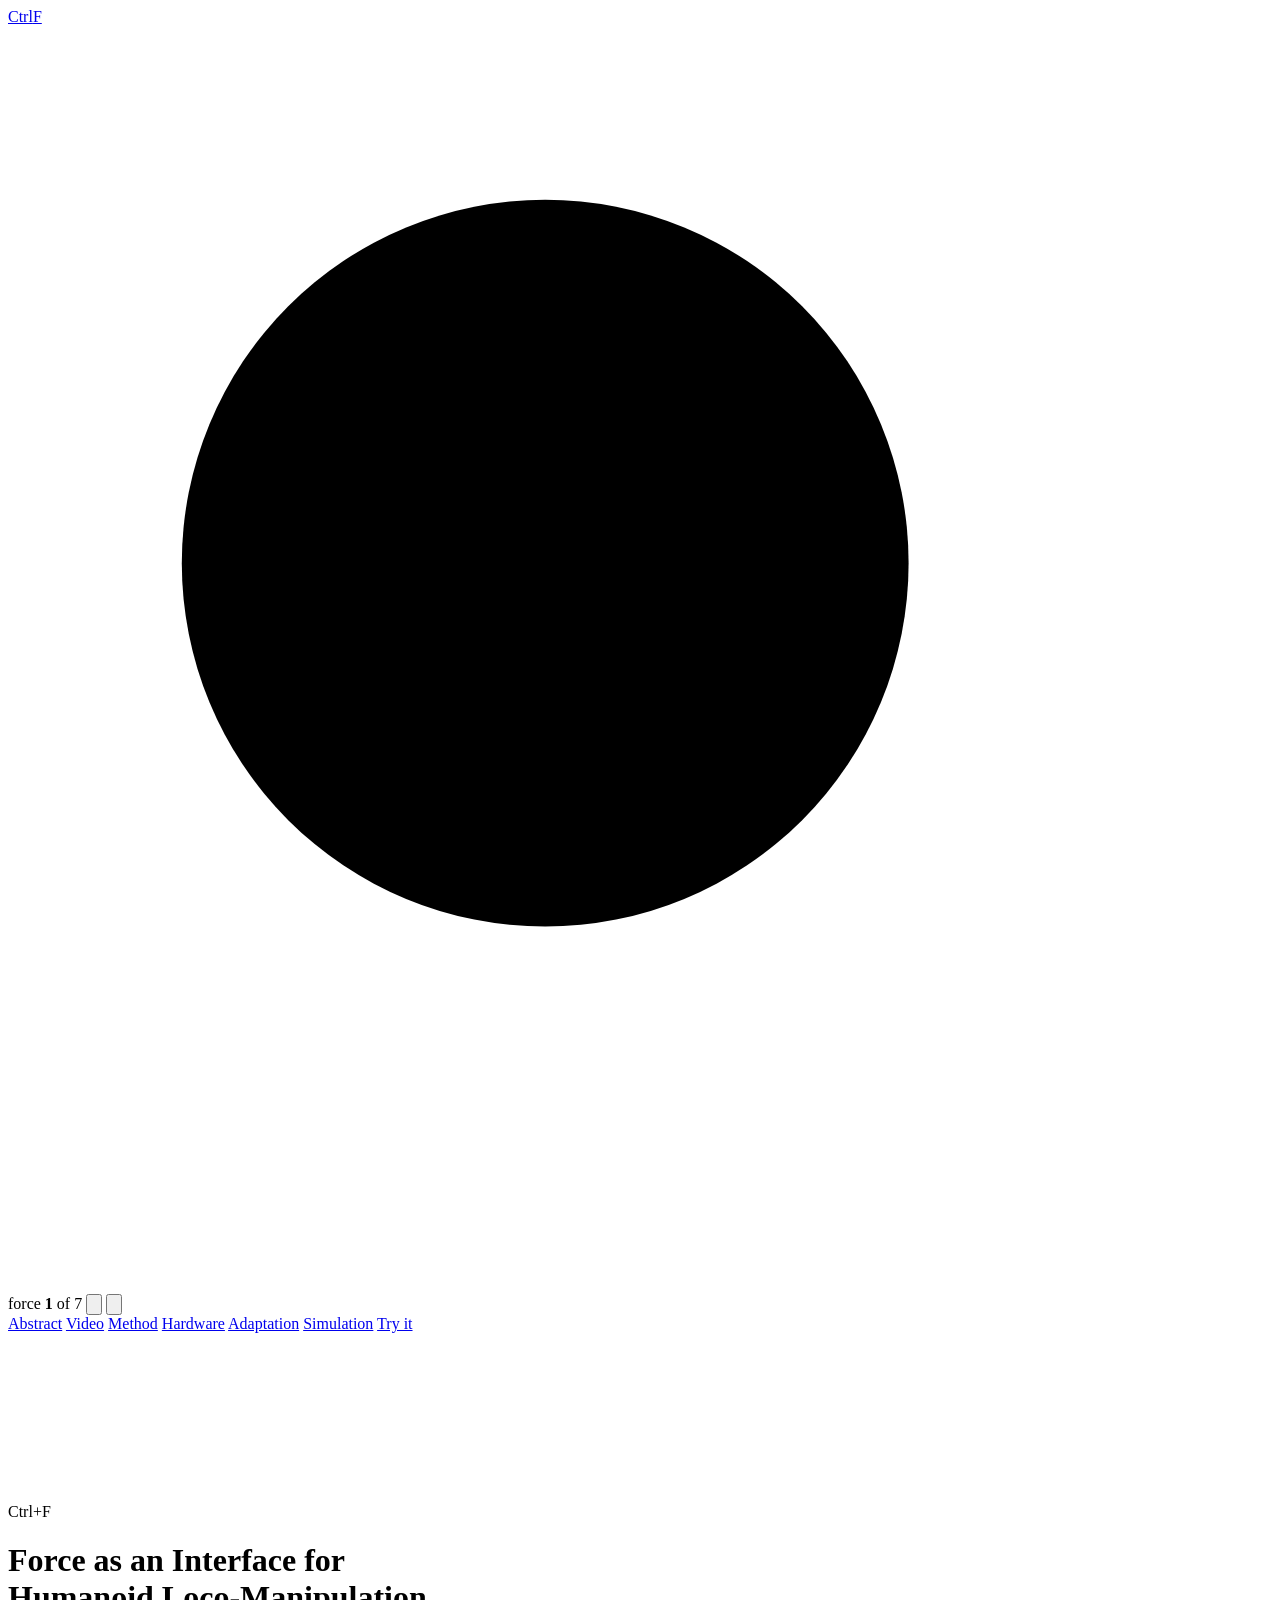
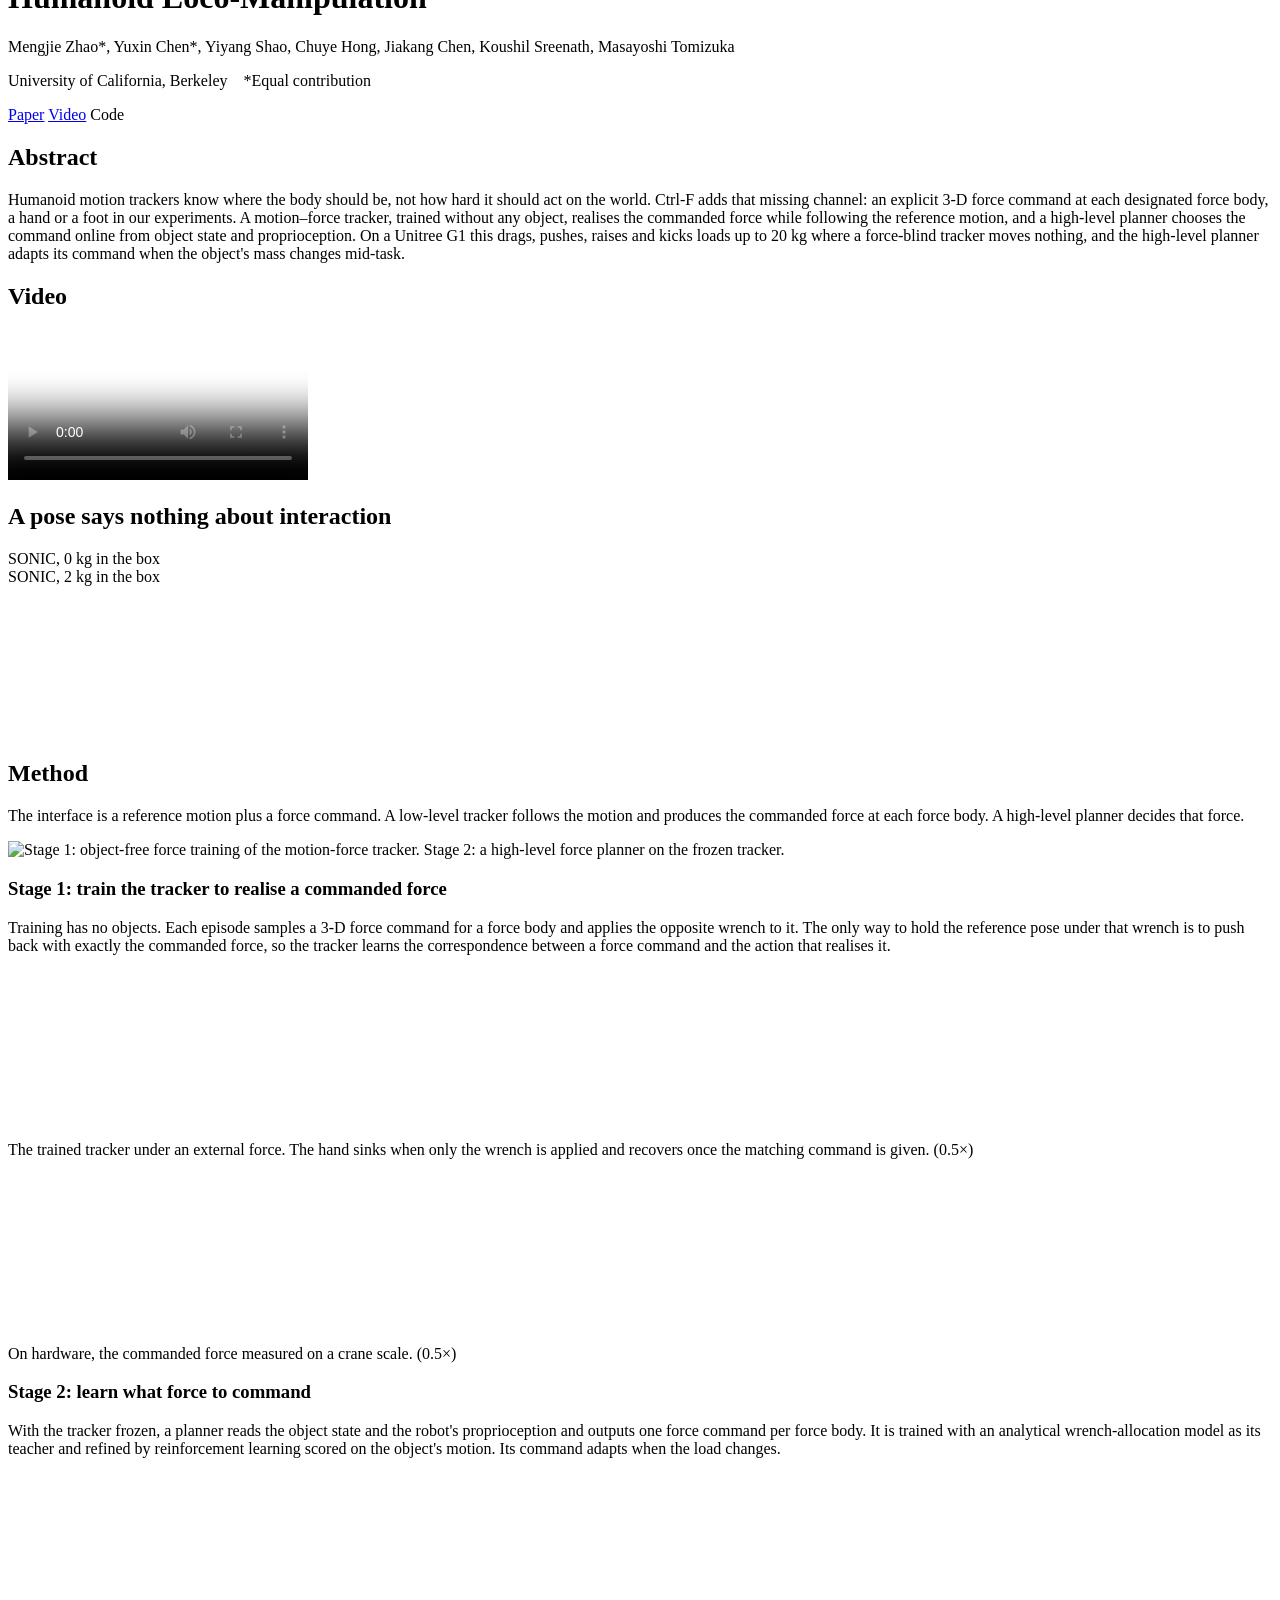
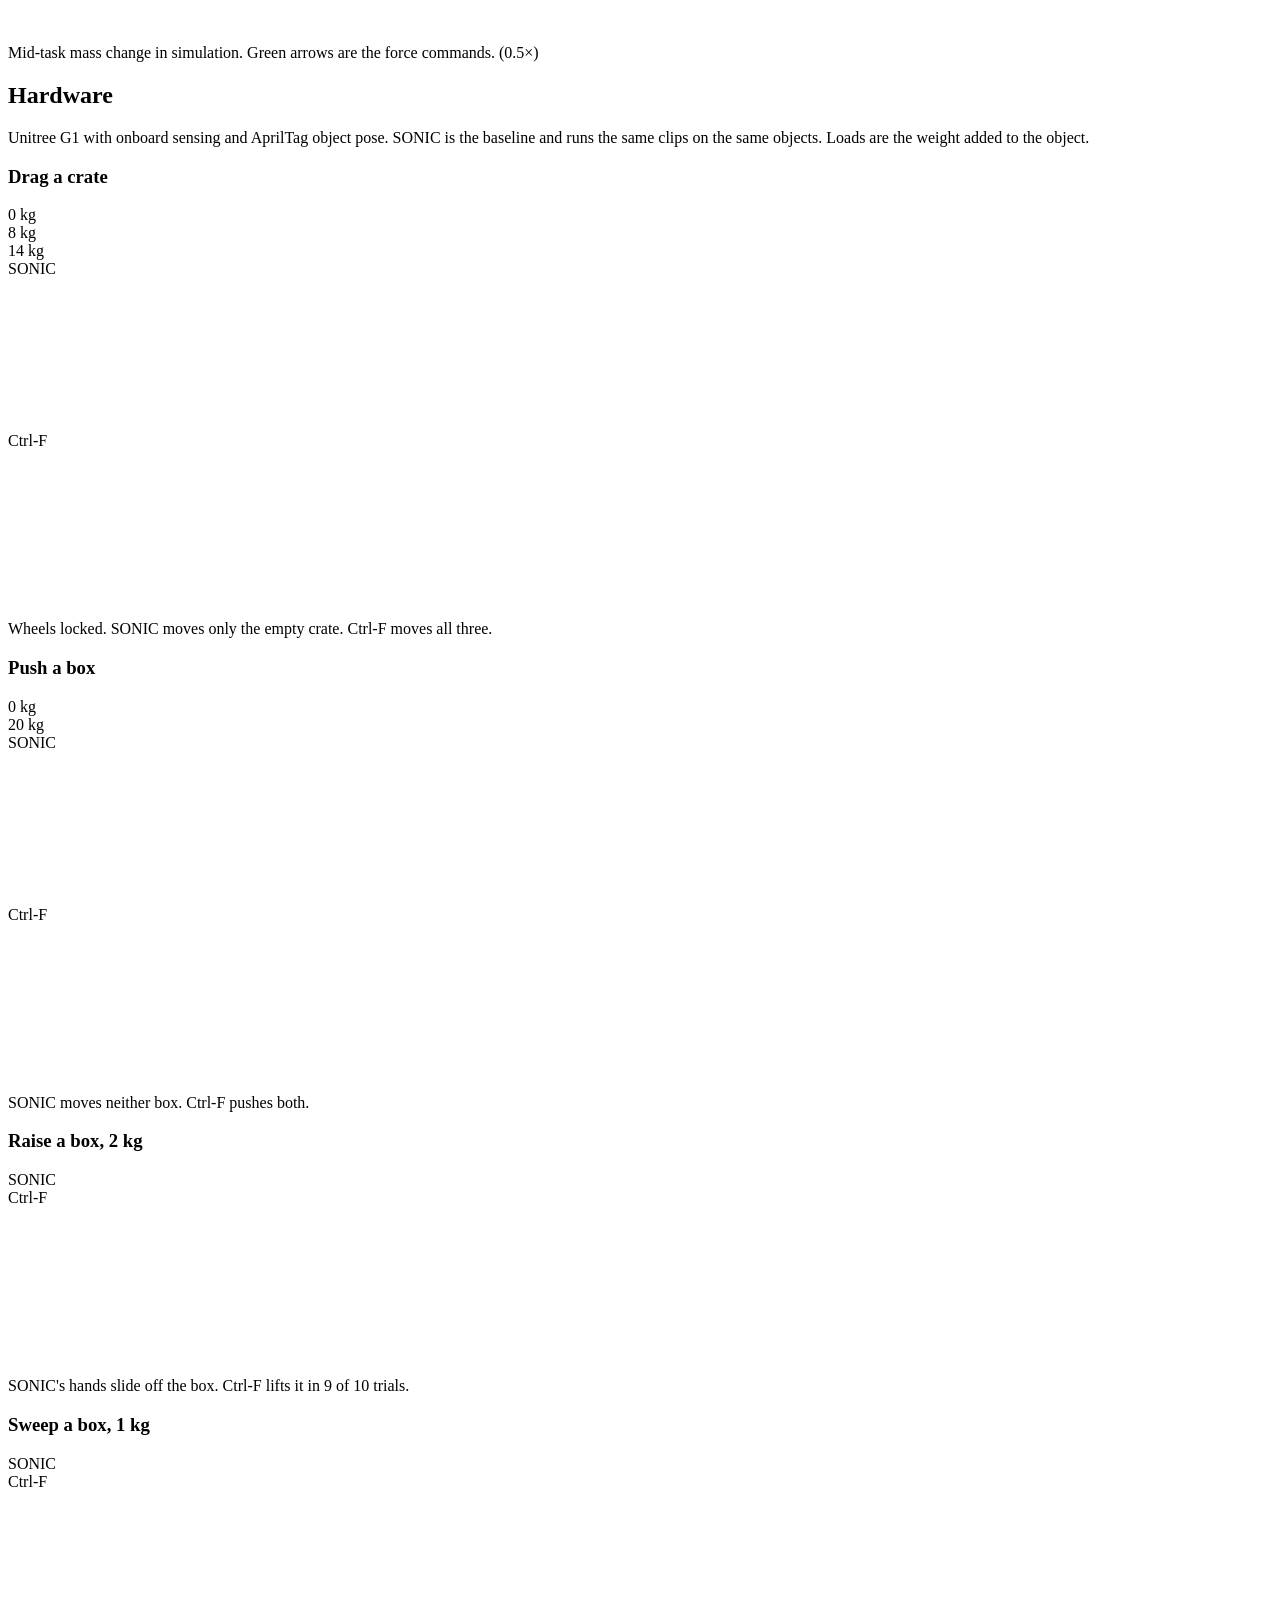
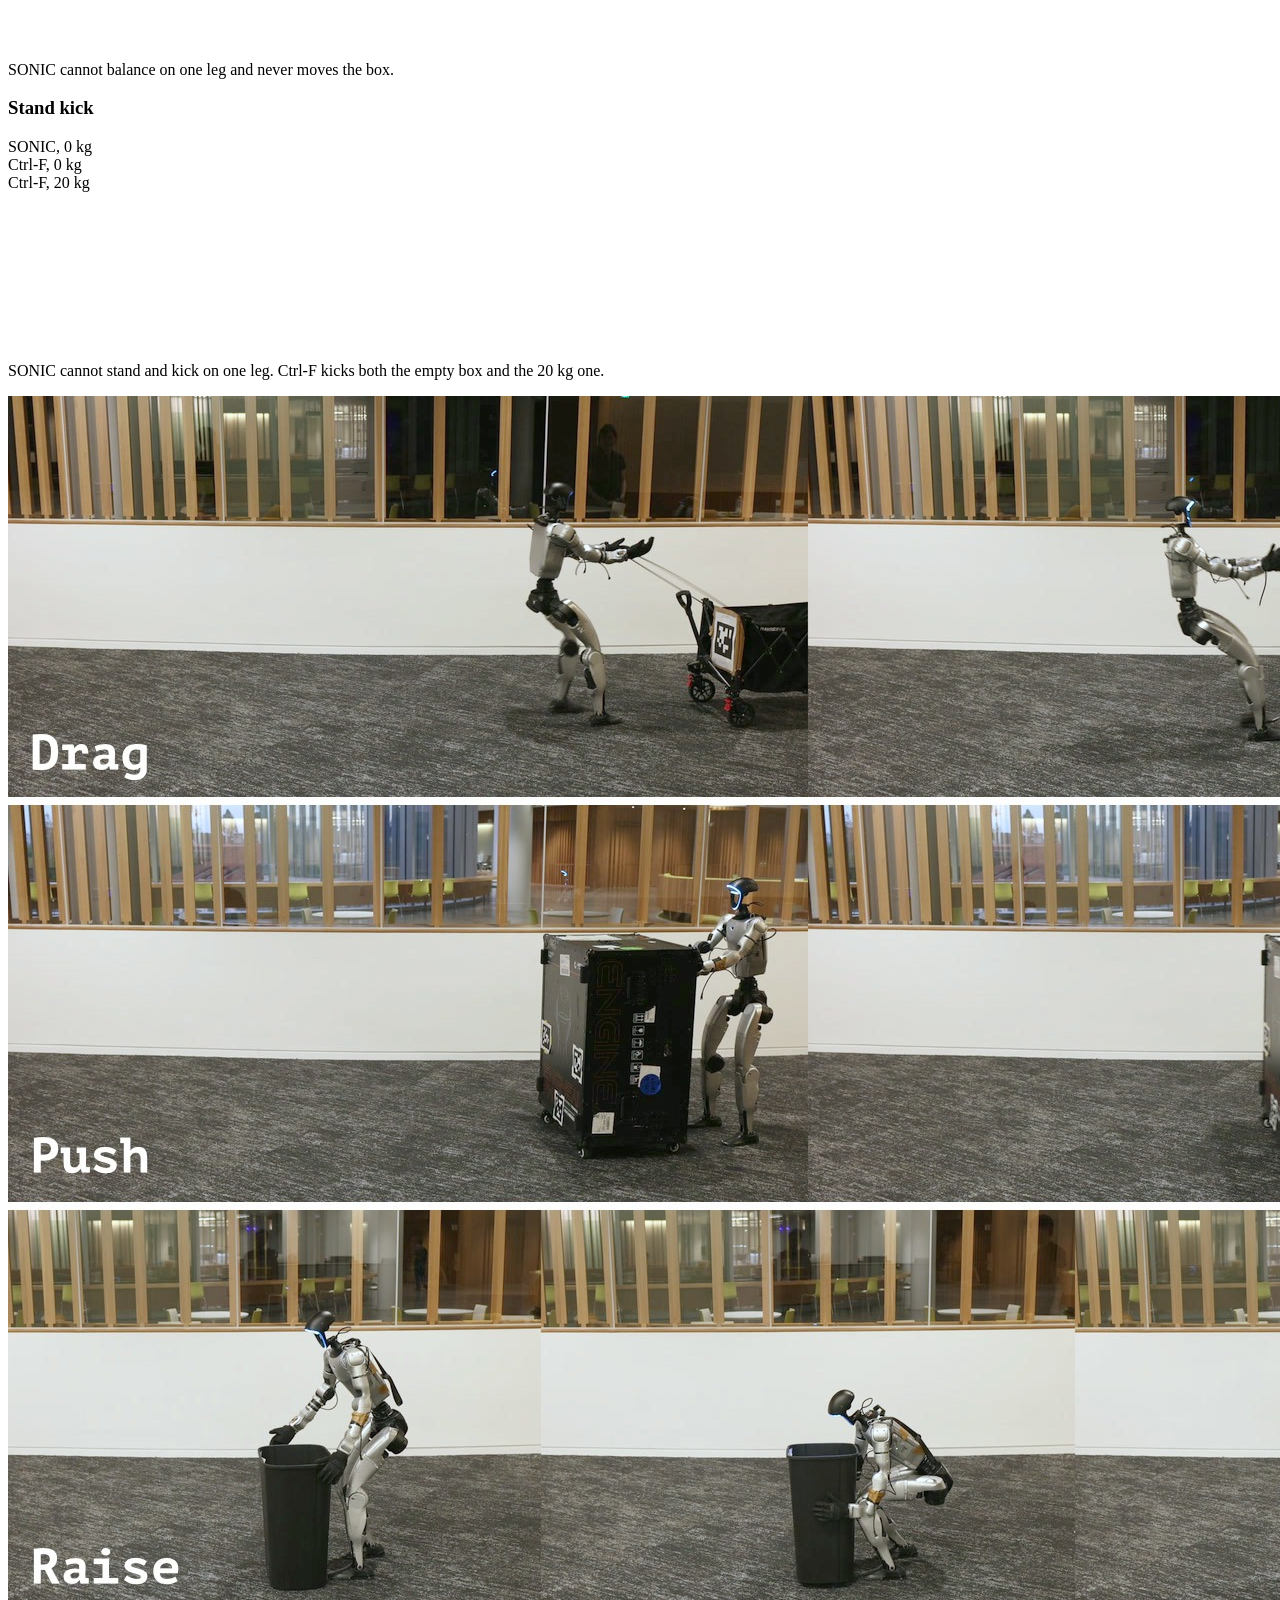
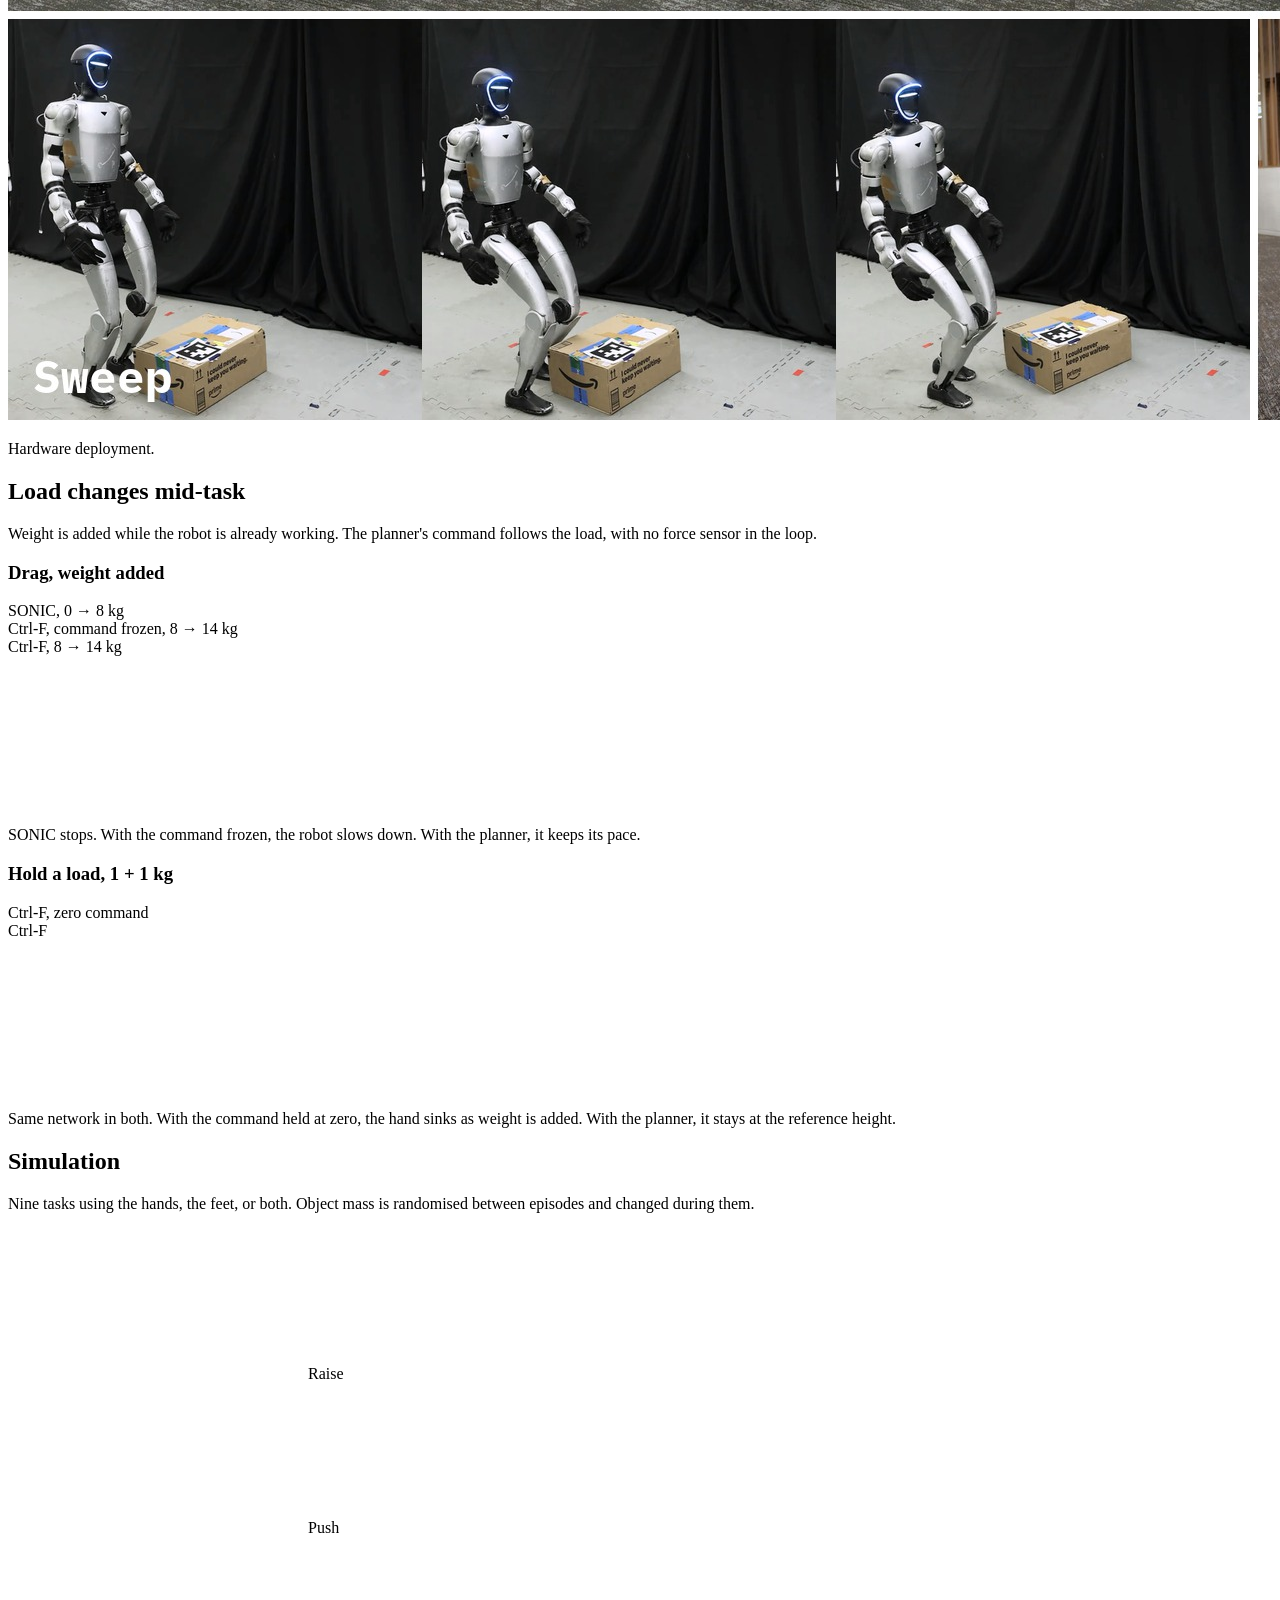
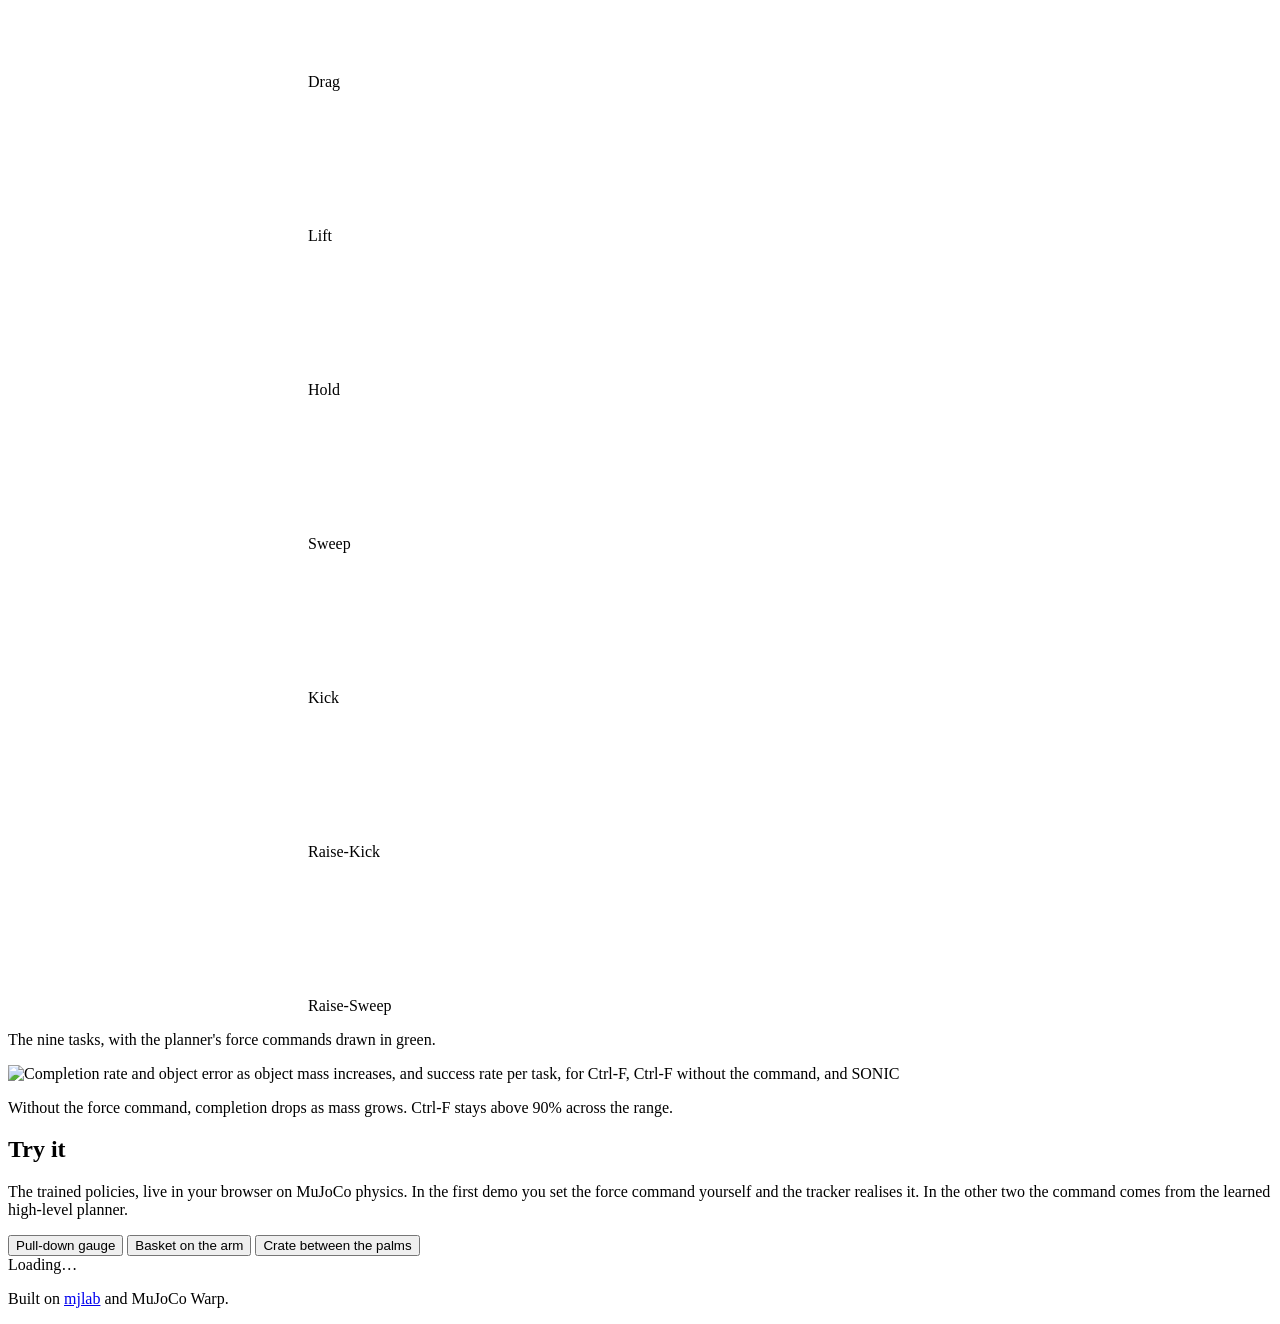
==== index.html @ f134eea0 "Hardware figure: use the new six-task strip from the paper Co-Authored-By: Claude Opus 5.5 <noreply@" ====
<!doctype html>
<html lang="en">
<head>
<meta charset="utf-8">
<meta name="viewport" content="width=device-width, initial-scale=1">
<title>Ctrl-F: Force as an Interface for Humanoid Loco-Manipulation</title>
<meta name="description" content="Ctrl-F augments humanoid motion tracking with an explicit force command: a 3-D force at each hand or foot, chosen online from object state.">
<link rel="icon" href="favicon.ico" sizes="48x48">
<link rel="icon" href="assets/icon/favicon.svg" type="image/svg+xml">
<link rel="apple-touch-icon" href="assets/icon/apple-touch-icon.png">
<meta property="og:type" content="website">
<meta property="og:url" content="https://forcectrl.github.io/">
<meta property="og:title" content="Ctrl-F: Force as an Interface for Humanoid Loco-Manipulation">
<meta property="og:description" content="Ctrl-F augments humanoid motion tracking with an explicit force command: a 3-D force at each hand or foot, chosen online from object state.">
<meta property="og:image" content="https://forcectrl.github.io/assets/icon/og.png">
<meta property="og:image:width" content="1200">
<meta property="og:image:height" content="630">
<meta name="twitter:card" content="summary_large_image">
<meta name="twitter:image" content="https://forcectrl.github.io/assets/icon/og.png">
<link rel="preconnect" href="https://fonts.googleapis.com">
<link rel="preconnect" href="https://fonts.gstatic.com" crossorigin>
<link href="https://fonts.googleapis.com/css2?family=Inter+Tight:wght@600;700&family=Inter:wght@400;500;600&display=swap" rel="stylesheet">
<link rel="stylesheet" href="styles.css?v=45">
</head>
<body>

<nav class="nav" aria-label="Sections">
  <a class="nav-brand" href="#top" aria-label="Ctrl-F"><span class="key key-sm">Ctrl</span><span class="key key-sm">F</span></a>
  <div class="find" role="search" aria-label="Sections as find matches">
    <svg class="find-ico" viewBox="0 0 16 16" aria-hidden="true"><circle cx="6.8" cy="6.8" r="4.6"/><path d="M10.2 10.2 14 14"/></svg>
    <span class="find-q" aria-hidden="true">force</span>
    <span class="find-n" aria-live="polite"><b>1</b> of 7</span>
    <span class="find-sep" aria-hidden="true"></span>
    <button class="find-btn" type="button" data-step="-1" aria-label="Previous section"><svg viewBox="0 0 16 16" aria-hidden="true"><path d="M4 10l4-4 4 4"/></svg></button>
    <button class="find-btn" type="button" data-step="1" aria-label="Next section"><svg viewBox="0 0 16 16" aria-hidden="true"><path d="M4 6l4 4 4-4"/></svg></button>
  </div>
  <div class="nav-links">
    <a href="#abstract">Abstract</a>
    <a href="#video">Video</a>
    <a href="#method">Method</a>
    <a href="#hardware">Hardware</a>
    <a href="#adapt">Adaptation</a>
    <a href="#sim">Simulation</a>
    <a href="#demo">Try it</a>
  </div>
</nav>

<main id="top">

<div class="hero-pin">
<header class="hero">
  <div class="hero-media">
  <video class="hero-video" autoplay muted loop playsinline poster="assets/posters/teaser.jpg" data-hero>
    <source src="assets/clips/teaser.mp4" type="video/mp4">
  </video>
  <div class="hero-shade"></div>
  </div>
  <div class="wrap hero-inner">
    <p class="wordmark" aria-label="Ctrl-F"><span class="key"><span class="cap">Ctrl</span></span><span class="plus">+</span><span class="key"><span class="cap">F</span></span></p>
    <h1 class="title">Force as an Interface for<br> Humanoid Loco-Manipulation</h1>
    <p class="authors"><span>Mengjie Zhao*</span>, <span>Yuxin Chen*</span>, <span>Yiyang Shao</span>, <span>Chuye Hong</span>, <span>Jiakang Chen</span>, <span>Koushil Sreenath</span>, <span>Masayoshi Tomizuka</span></p>
    <p class="affil">University of California, Berkeley&emsp;<span>*Equal contribution</span></p>
    <p class="links">
      <a class="pill solid lg" href="assets/ctrlf_icra_draft.pdf">Paper</a>
      <a class="pill out lg" href="#video">Video</a>
      <span class="pill out lg">Code</span>
    </p>
  </div>
</header>
<div class="hero-hold" aria-hidden="true"></div>
</div>

<section id="abstract" class="sec">
  <div class="wrap-copy head">
    <h2 class="hx">Abstract</h2>
    <p class="lede big">Humanoid motion trackers know where the body should be, not how hard it should act on the world. Ctrl-F adds that missing channel: an explicit 3-D force command at each designated force body, a hand or a foot in our experiments. A motion&ndash;force tracker, trained without any object, realises the commanded force while following the reference motion, and a high-level planner chooses the command online from object state and proprioception. On a Unitree G1 this drags, pushes, raises and kicks loads up to 20 kg where a force-blind tracker moves nothing, and the high-level planner adapts its command when the object's mass changes mid-task.</p>
  </div>
</section>

<section id="video" class="sec band">
  <div class="wrap-copy head">
    <h2 class="hx">Video</h2>
  </div>
  <div class="wrap-mid">
    <video class="card" controls playsinline preload="metadata" poster="assets/posters/teaser.jpg">
      <source src="assets/video/ctrlf_web_film_1080p.mp4" type="video/mp4">
    </video>
  </div>
</section>

<section id="problem" class="sec">
  <div class="wrap-copy head">
    <h2 class="hx">A pose says nothing about interaction</h2>
  </div>
  <div class="wrap-mid">
    <div class="grid grid-2 portrait">
      <div class="hdr">SONIC, 0 kg in the box</div>
      <div class="hdr">SONIC, 2 kg in the box</div>
      <video muted loop playsinline preload="none" poster="assets/posters/bg_sonic_raise_0kg.jpg" data-lazy><source src="assets/clips/bg_sonic_raise_0kg.mp4" type="video/mp4"></video>
      <video muted loop playsinline preload="none" poster="assets/posters/bg_sonic_raise_2kg.jpg" data-lazy><source src="assets/clips/bg_sonic_raise_2kg.mp4" type="video/mp4"></video>
    </div>
  </div>
</section>

<section id="method" class="sec band">
  <div class="wrap-copy head">
    <h2 class="hx">Method</h2>
    <p class="lede">The interface is a reference motion plus a force command. A low-level tracker follows the motion and produces the commanded force at each force body. A high-level planner decides that force.</p>
  </div>
  <div class="wrap-mid method-pin">
    <div class="pin">
      <div class="card white pad fig-stages"><img src="assets/fig/fig_method_hi.png" alt="Stage 1: object-free force training of the motion-force tracker. Stage 2: a high-level force planner on the frozen tracker." loading="lazy"><i class="veil v1"></i><i class="veil v2"></i></div>
    </div>
    <div class="steps">
      <div class="step" data-step="1">
        <h3 class="hl-head">Stage 1: train the tracker to realise a commanded force</h3>
        <p class="lede">Training has no objects. Each episode samples a 3-D force command for a force body and applies the opposite wrench to it. The only way to hold the reference pose under that wrench is to push back with exactly the commanded force, so the tracker learns the correspondence between a force command and the action that realises it.</p>
    <div class="grid grid-2 stage-media">
      <div>
        <video muted loop playsinline preload="none" poster="assets/posters/sup_mech.jpg" data-lazy><source src="assets/clips/sup_mech.mp4" type="video/mp4"></video>
        <p class="figcap">The trained tracker under an external force. The hand sinks when only the wrench is applied and recovers once the matching command is given. (0.5&times;)</p>
      </div>
      <div>
        <video muted loop playsinline preload="none" poster="assets/posters/sup_gauge.jpg" data-lazy><source src="assets/clips/sup_gauge.mp4" type="video/mp4"></video>
        <p class="figcap">On hardware, the commanded force measured on a crane scale. (0.5&times;)</p>
      </div>
    </div>
      </div>
      <div class="step" data-step="2">
        <h3 class="hl-head">Stage 2: learn what force to command</h3>
        <p class="lede">With the tracker frozen, a planner reads the object state and the robot's proprioception and outputs one force command per force body. It is trained with an analytical wrench-allocation model as its teacher and refined by reinforcement learning scored on the object's motion. Its command adapts when the load changes.</p>
    <video class="card" muted loop playsinline preload="none" poster="assets/posters/sim_mass_step.jpg" data-lazy><source src="assets/clips/sim_mass_step.mp4" type="video/mp4"></video>
    <p class="figcap">Mid-task mass change in simulation. Green arrows are the force commands. (0.5&times;)</p>
      </div>
    </div>
  </div>
</section>

<section id="hardware" class="sec">
  <div class="wrap-copy head">
    <h2 class="hx">Hardware</h2>
    <p class="lede">Unitree G1 with onboard sensing and AprilTag object pose. SONIC is the baseline and runs the same clips on the same objects. Loads are the weight added to the object.</p>
  </div>

  <div class="wrap-mid block">
    <h3 class="hl-sub">Drag a crate</h3>
    <div class="grid grid-3 labeled">
      <div></div><div class="hdr">0 kg</div><div class="hdr">8 kg</div><div class="hdr">14 kg</div>
      <div class="row">SONIC</div>
      <video muted loop playsinline preload="none" poster="assets/posters/drag_sonic_0.jpg" data-lazy><source src="assets/clips/drag_sonic_0.mp4" type="video/mp4"></video>
      <video muted loop playsinline preload="none" poster="assets/posters/drag_sonic_8.jpg" data-lazy><source src="assets/clips/drag_sonic_8.mp4" type="video/mp4"></video>
      <video muted loop playsinline preload="none" poster="assets/posters/drag_sonic_14.jpg" data-lazy><source src="assets/clips/drag_sonic_14.mp4" type="video/mp4"></video>
      <div class="row">Ctrl-F</div>
      <video muted loop playsinline preload="none" poster="assets/posters/drag_ours_0.jpg" data-lazy><source src="assets/clips/drag_ours_0.mp4" type="video/mp4"></video>
      <video muted loop playsinline preload="none" poster="assets/posters/drag_ours_8.jpg" data-lazy><source src="assets/clips/drag_ours_8.mp4" type="video/mp4"></video>
      <video muted loop playsinline preload="none" poster="assets/posters/drag_ours_14.jpg" data-lazy><source src="assets/clips/drag_ours_14.mp4" type="video/mp4"></video>
    </div>
    <p class="figcap center">Wheels locked. SONIC moves only the empty crate. Ctrl-F moves all three.</p>
  </div>

  <div class="wrap-mid block">
    <h3 class="hl-sub">Push a box</h3>
    <div class="grid grid-2 labeled">
      <div></div><div class="hdr">0 kg</div><div class="hdr">20 kg</div>
      <div class="row">SONIC</div>
      <video muted loop playsinline preload="none" poster="assets/posters/push_sonic_0.jpg" data-lazy><source src="assets/clips/push_sonic_0.mp4" type="video/mp4"></video>
      <video muted loop playsinline preload="none" poster="assets/posters/push_sonic_20.jpg" data-lazy><source src="assets/clips/push_sonic_20.mp4" type="video/mp4"></video>
      <div class="row">Ctrl-F</div>
      <video muted loop playsinline preload="none" poster="assets/posters/push_ours_0.jpg" data-lazy><source src="assets/clips/push_ours_0.mp4" type="video/mp4"></video>
      <video muted loop playsinline preload="none" poster="assets/posters/push_ours_20.jpg" data-lazy><source src="assets/clips/push_ours_20.mp4" type="video/mp4"></video>
    </div>
    <p class="figcap center">SONIC moves neither box. Ctrl-F pushes both.</p>
  </div>

  <div class="wrap-mid block">
    <div class="grid grid-2 gap-wide">
      <div>
        <h3 class="hl-sub">Raise a box, 2 kg</h3>
        <div class="grid grid-2 portrait">
          <div class="hdr">SONIC</div><div class="hdr">Ctrl-F</div>
          <video muted loop playsinline preload="none" poster="assets/posters/raise_sonic_2kg.jpg" data-lazy><source src="assets/clips/raise_sonic_2kg.mp4" type="video/mp4"></video>
          <video muted loop playsinline preload="none" poster="assets/posters/raise_ours_2kg.jpg" data-lazy><source src="assets/clips/raise_ours_2kg.mp4" type="video/mp4"></video>
        </div>
        <p class="figcap">SONIC's hands slide off the box. Ctrl-F lifts it in 9 of 10 trials.</p>
      </div>
      <div>
        <h3 class="hl-sub">Sweep a box, 1 kg</h3>
        <div class="grid grid-2 portrait">
          <div class="hdr">SONIC</div><div class="hdr">Ctrl-F</div>
          <video muted loop playsinline preload="none" poster="assets/posters/sweep_sonic.jpg" data-lazy><source src="assets/clips/sweep_sonic.mp4" type="video/mp4"></video>
          <video muted loop playsinline preload="none" poster="assets/posters/sweep_ours.jpg" data-lazy><source src="assets/clips/sweep_ours.mp4" type="video/mp4"></video>
        </div>
        <p class="figcap">SONIC cannot balance on one leg and never moves the box.</p>
      </div>
    </div>
  </div>

  <div class="wrap-mid block">
    <h3 class="hl-sub">Stand kick</h3>
    <div class="grid grid-3 portrait">
      <div class="hdr">SONIC, 0 kg</div><div class="hdr">Ctrl-F, 0 kg</div><div class="hdr">Ctrl-F, 20 kg</div>
      <video muted loop playsinline preload="none" poster="assets/posters/kick_sonic_0.jpg" data-lazy><source src="assets/clips/kick_sonic_0.mp4" type="video/mp4"></video>
      <video muted loop playsinline preload="none" poster="assets/posters/kick_ours_0.jpg" data-lazy><source src="assets/clips/kick_ours_0.mp4" type="video/mp4"></video>
      <video muted loop playsinline preload="none" poster="assets/posters/kick_ours_20.jpg" data-lazy><source src="assets/clips/kick_ours_20.mp4" type="video/mp4"></video>
    </div>
    <p class="figcap center">SONIC cannot stand and kick on one leg. Ctrl-F kicks both the empty box and the 20 kg one.</p>
  </div>

  <div class="wrap-mid block">
    <img class="card" src="assets/fig/fig_real_tasks_all.jpg" alt="Frame strips of the hardware deployment: drag, push, raise, kick, sweep, and raise-walk-kick" loading="lazy">
    <p class="figcap center">Hardware deployment.</p>
  </div>
</section>

<section id="adapt" class="sec band">
  <div class="wrap-copy head">
    <h2 class="hx">Load changes mid-task</h2>
    <p class="lede">Weight is added while the robot is already working. The planner's command follows the load, with no force sensor in the loop.</p>
  </div>

  <div class="wrap-mid block">
    <h3 class="hl-sub">Drag, weight added</h3>
    <div class="grid grid-3">
      <div class="hdr">SONIC, 0 &rarr; 8 kg</div><div class="hdr">Ctrl-F, command frozen, 8 &rarr; 14 kg</div><div class="hdr">Ctrl-F, 8 &rarr; 14 kg</div>
      <video muted loop playsinline preload="none" poster="assets/posters/adp_drag_sonic.jpg" data-lazy><source src="assets/clips/adp_drag_sonic.mp4" type="video/mp4"></video>
      <video muted loop playsinline preload="none" poster="assets/posters/adp_drag_fixhl.jpg" data-lazy><source src="assets/clips/adp_drag_fixhl.mp4" type="video/mp4"></video>
      <video muted loop playsinline preload="none" poster="assets/posters/adp_drag_ours.jpg" data-lazy><source src="assets/clips/adp_drag_ours.mp4" type="video/mp4"></video>
    </div>
    <p class="figcap center">SONIC stops. With the command frozen, the robot slows down. With the planner, it keeps its pace.</p>
  </div>

  <div class="wrap-mid block">
    <h3 class="hl-sub">Hold a load, 1 + 1 kg</h3>
    <div class="grid grid-2">
      <div class="hdr">Ctrl-F, zero command</div><div class="hdr">Ctrl-F</div>
      <video muted loop playsinline preload="none" poster="assets/posters/adp_rope_0cmd.jpg" data-lazy><source src="assets/clips/adp_rope_0cmd.mp4" type="video/mp4"></video>
      <video muted loop playsinline preload="none" poster="assets/posters/adp_rope_ours.jpg" data-lazy><source src="assets/clips/adp_rope_ours.mp4" type="video/mp4"></video>
    </div>
    <p class="figcap center">Same network in both. With the command held at zero, the hand sinks as weight is added. With the planner, it stays at the reference height.</p>
  </div>
</section>

<section id="sim" class="sec">
  <div class="wrap-copy head">
    <h2 class="hx">Simulation</h2>
    <p class="lede">Nine tasks using the hands, the feet, or both. Object mass is randomised between episodes and changed during them.</p>
  </div>
  <div class="wrap-mid">
    <div class="tiles">
      <div class="tile"><video muted loop playsinline preload="none" poster="assets/posters/task_raise.jpg" data-lazy><source src="assets/clips/task_raise.mp4" type="video/mp4"></video><span class="tag">Raise</span></div>
      <div class="tile"><video muted loop playsinline preload="none" poster="assets/posters/task_push.jpg" data-lazy><source src="assets/clips/task_push.mp4" type="video/mp4"></video><span class="tag">Push</span></div>
      <div class="tile"><video muted loop playsinline preload="none" poster="assets/posters/task_drag.jpg" data-lazy><source src="assets/clips/task_drag.mp4" type="video/mp4"></video><span class="tag">Drag</span></div>
      <div class="tile"><video muted loop playsinline preload="none" poster="assets/posters/task_lift.jpg" data-lazy><source src="assets/clips/task_lift.mp4" type="video/mp4"></video><span class="tag">Lift</span></div>
      <div class="tile"><video muted loop playsinline preload="none" poster="assets/posters/task_hold.jpg" data-lazy><source src="assets/clips/task_hold.mp4" type="video/mp4"></video><span class="tag">Hold</span></div>
      <div class="tile"><video muted loop playsinline preload="none" poster="assets/posters/task_sweep.jpg" data-lazy><source src="assets/clips/task_sweep.mp4" type="video/mp4"></video><span class="tag">Sweep</span></div>
      <div class="tile"><video muted loop playsinline preload="none" poster="assets/posters/task_kick.jpg" data-lazy><source src="assets/clips/task_kick.mp4" type="video/mp4"></video><span class="tag">Kick</span></div>
      <div class="tile"><video muted loop playsinline preload="none" poster="assets/posters/task_raise_kick.jpg" data-lazy><source src="assets/clips/task_raise_kick.mp4" type="video/mp4"></video><span class="tag">Raise-Kick</span></div>
      <div class="tile"><video muted loop playsinline preload="none" poster="assets/posters/task_raise_sweep.jpg" data-lazy><source src="assets/clips/task_raise_sweep.mp4" type="video/mp4"></video><span class="tag">Raise-Sweep</span></div>
    </div>
    <p class="figcap center">The nine tasks, with the planner's force commands drawn in green.</p>
  </div>
  <div class="wrap-mid block">
    <img class="card" src="assets/fig/fig_q2_hi.png" alt="Completion rate and object error as object mass increases, and success rate per task, for Ctrl-F, Ctrl-F without the command, and SONIC" loading="lazy">
    <p class="figcap center">Without the force command, completion drops as mass grows. Ctrl-F stays above 90% across the range.</p>
  </div>
</section>

<section id="demo" class="sec dark">
  <div class="wrap-copy head">
    <h2 class="hx">Try it</h2>
    <p class="lede">The trained policies, live in your browser on MuJoCo physics. In the first demo you set the force command yourself and the tracker realises it. In the other two the command comes from the learned high-level planner.</p>
  </div>
  <div class="wrap-mid">
    <div class="demo-tabs" role="tablist">
      <button type="button" role="tab" data-src="sim/demo1.html?embed">Pull-down gauge</button>
      <button type="button" role="tab" data-src="sim/demo2.html?embed">Basket on the arm</button>
      <button type="button" role="tab" data-src="sim/demo3.html?embed">Crate between the palms</button>
    </div>
    <div class="demo-frame">
      <div class="demo-placeholder">Loading…</div>
      <iframe id="demo-iframe" title="Interactive demo" allow="fullscreen" hidden></iframe>
    </div>
  </div>
</section>

<section id="cite" class="sec">
  <div class="wrap-copy">
    <p class="foot">Built on <a href="https://github.com/mujocolab/mjlab">mjlab</a> and MuJoCo Warp.</p>
  </div>
</section>

</main>

<script src="main.js?v=11"></script>
<script src="motion.js?v=4"></script>
<script src="find.js?v=1"></script>
</body>
</html>
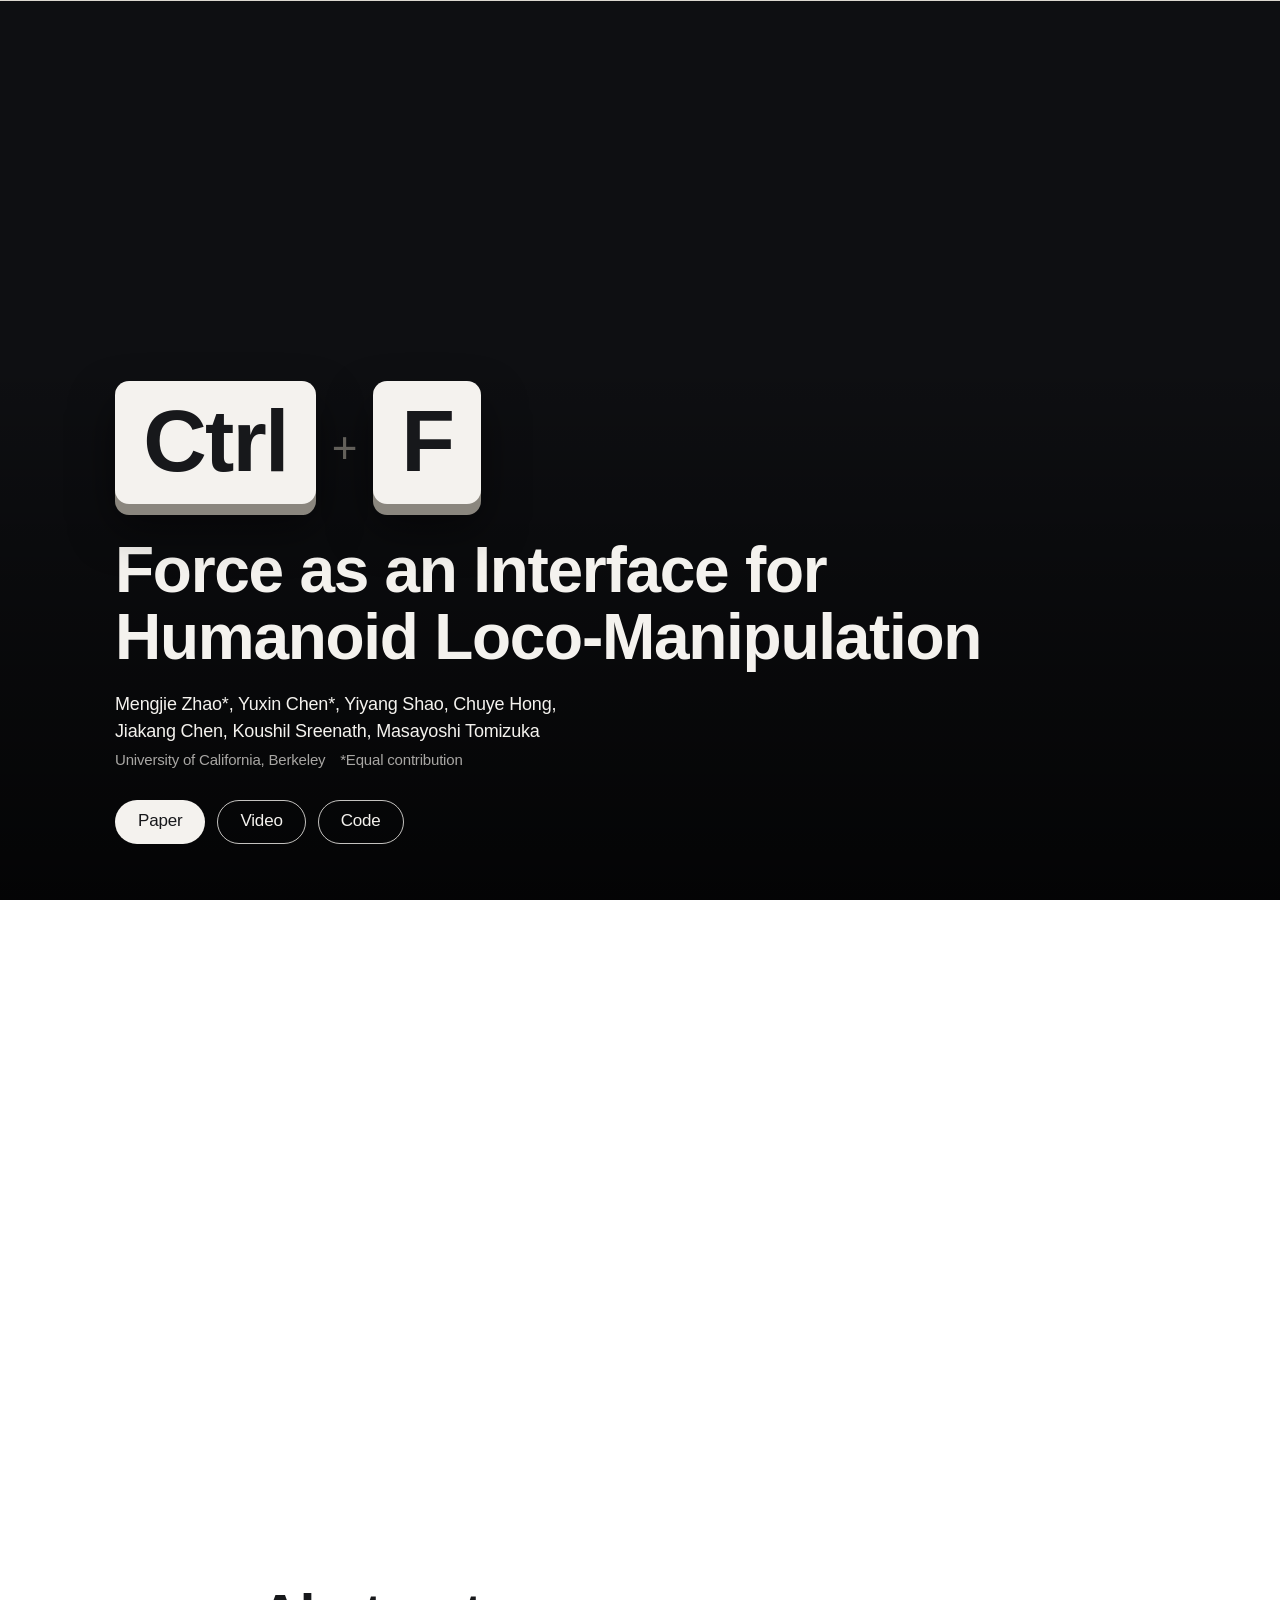
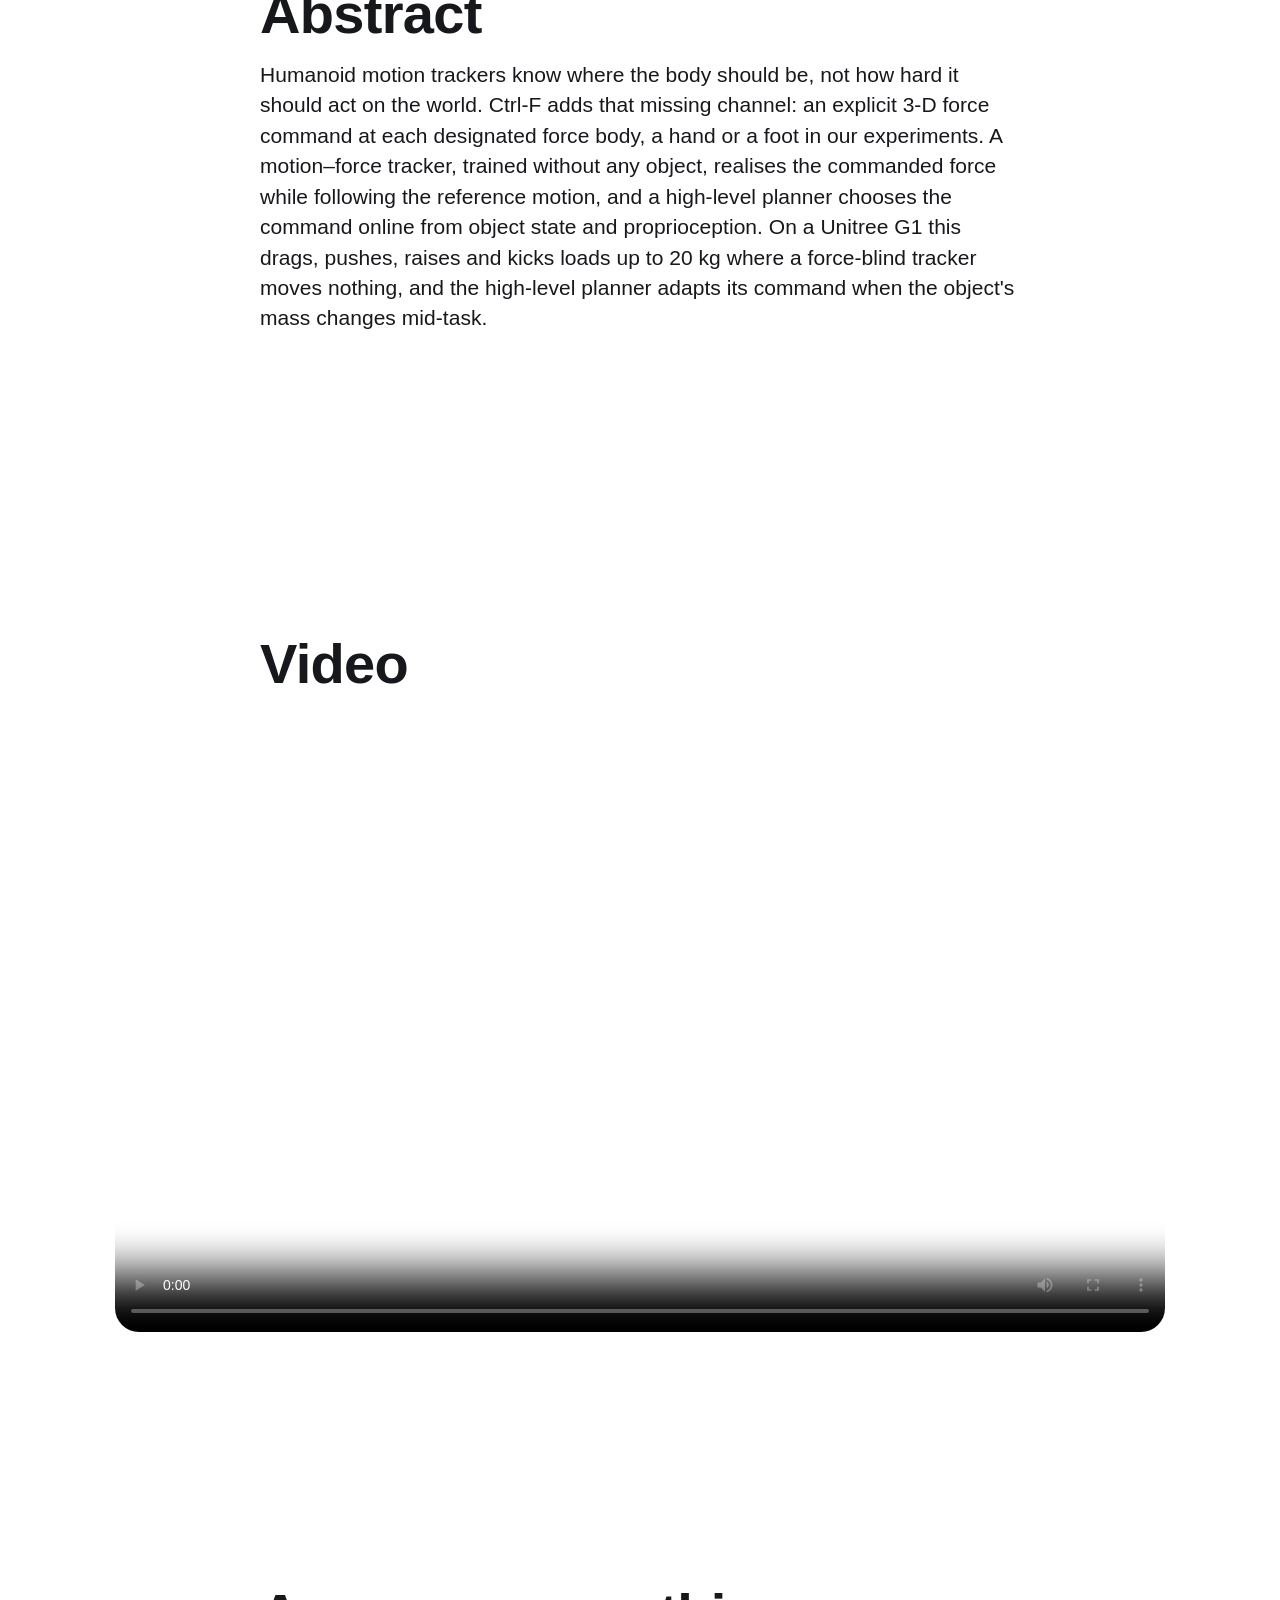
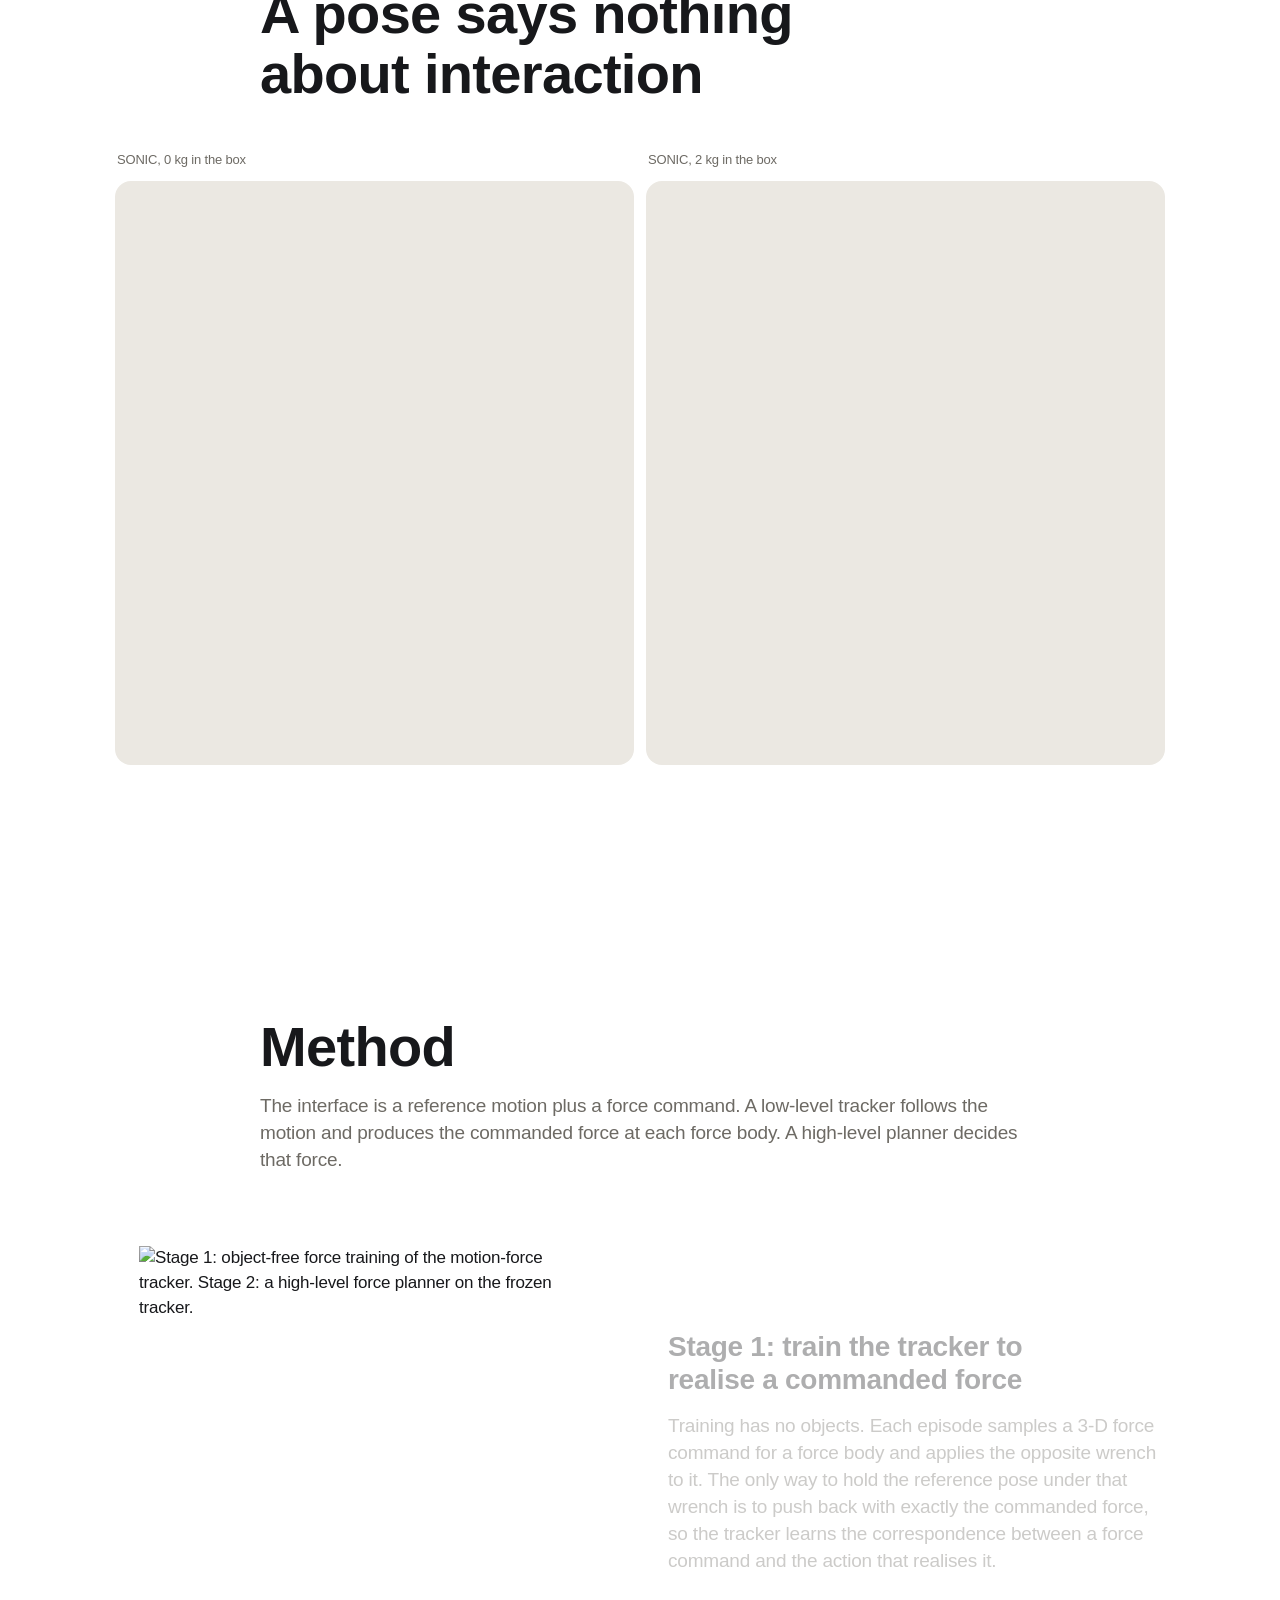
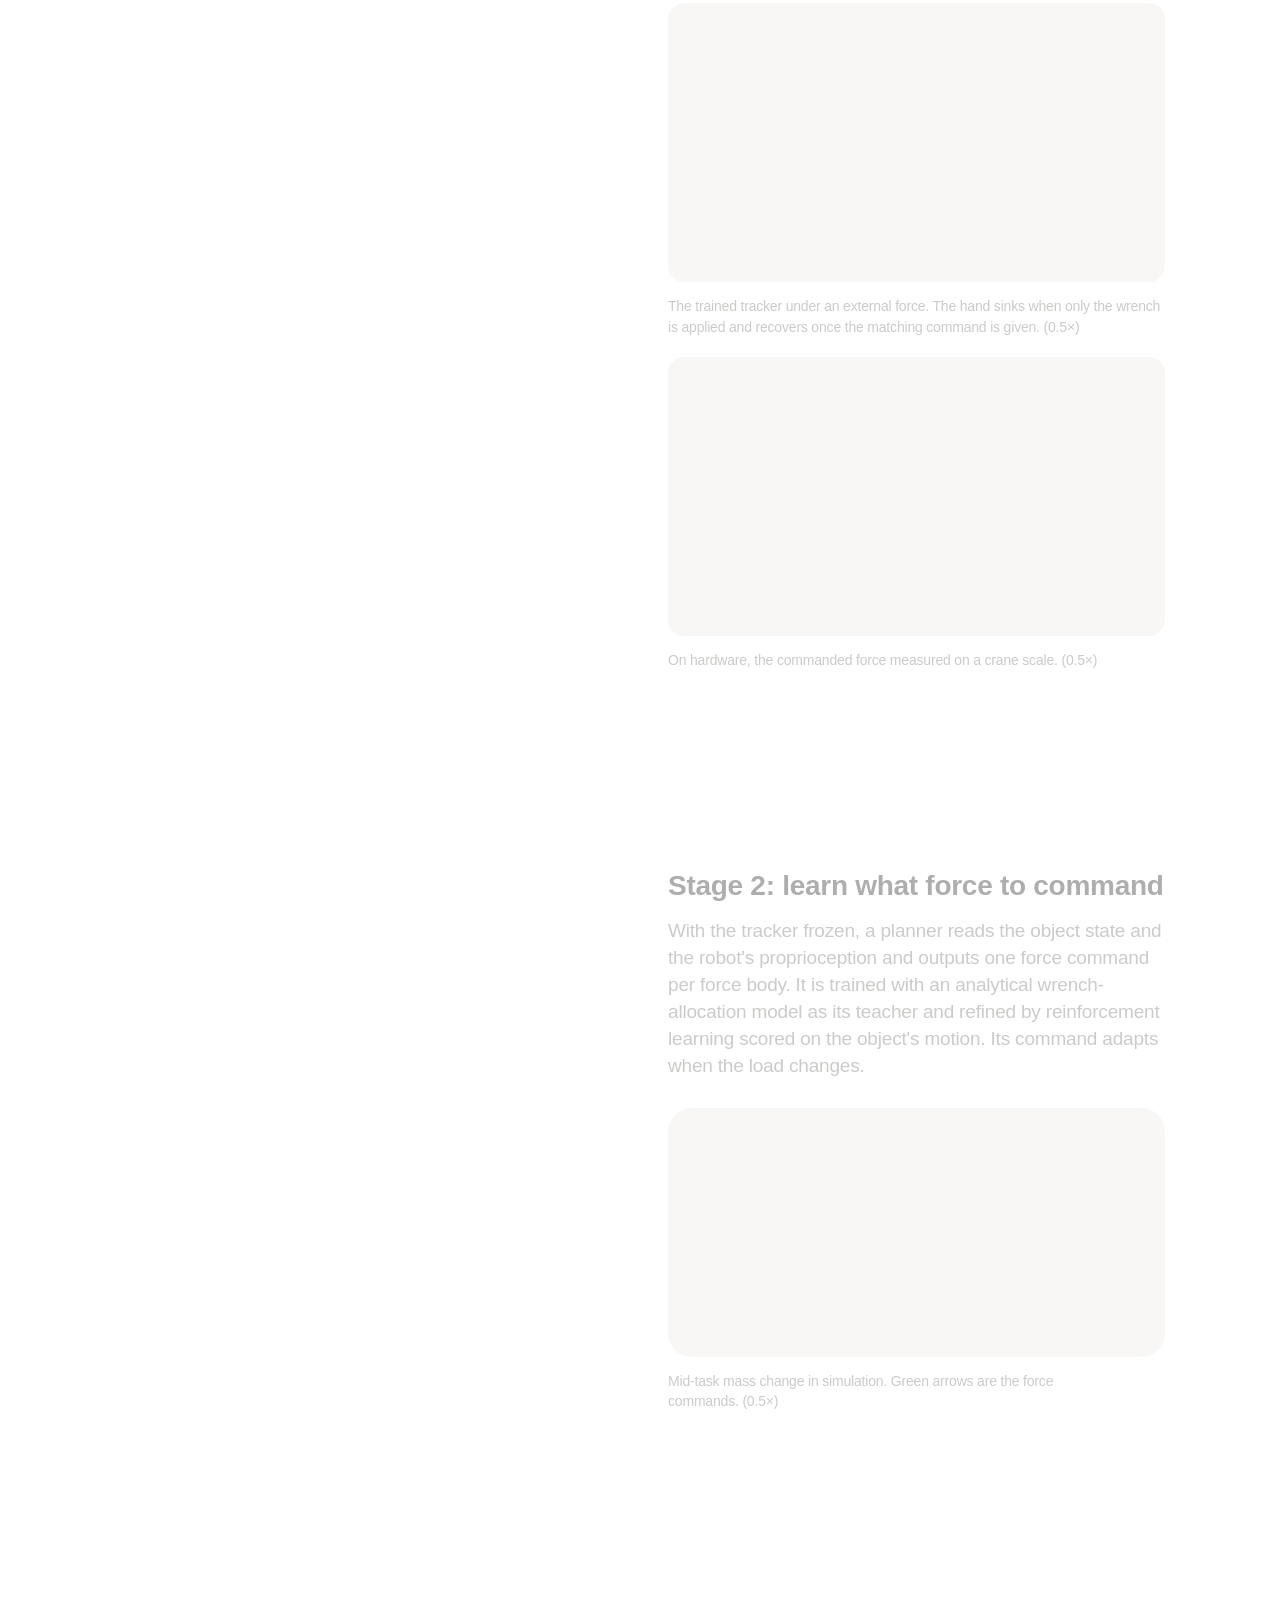
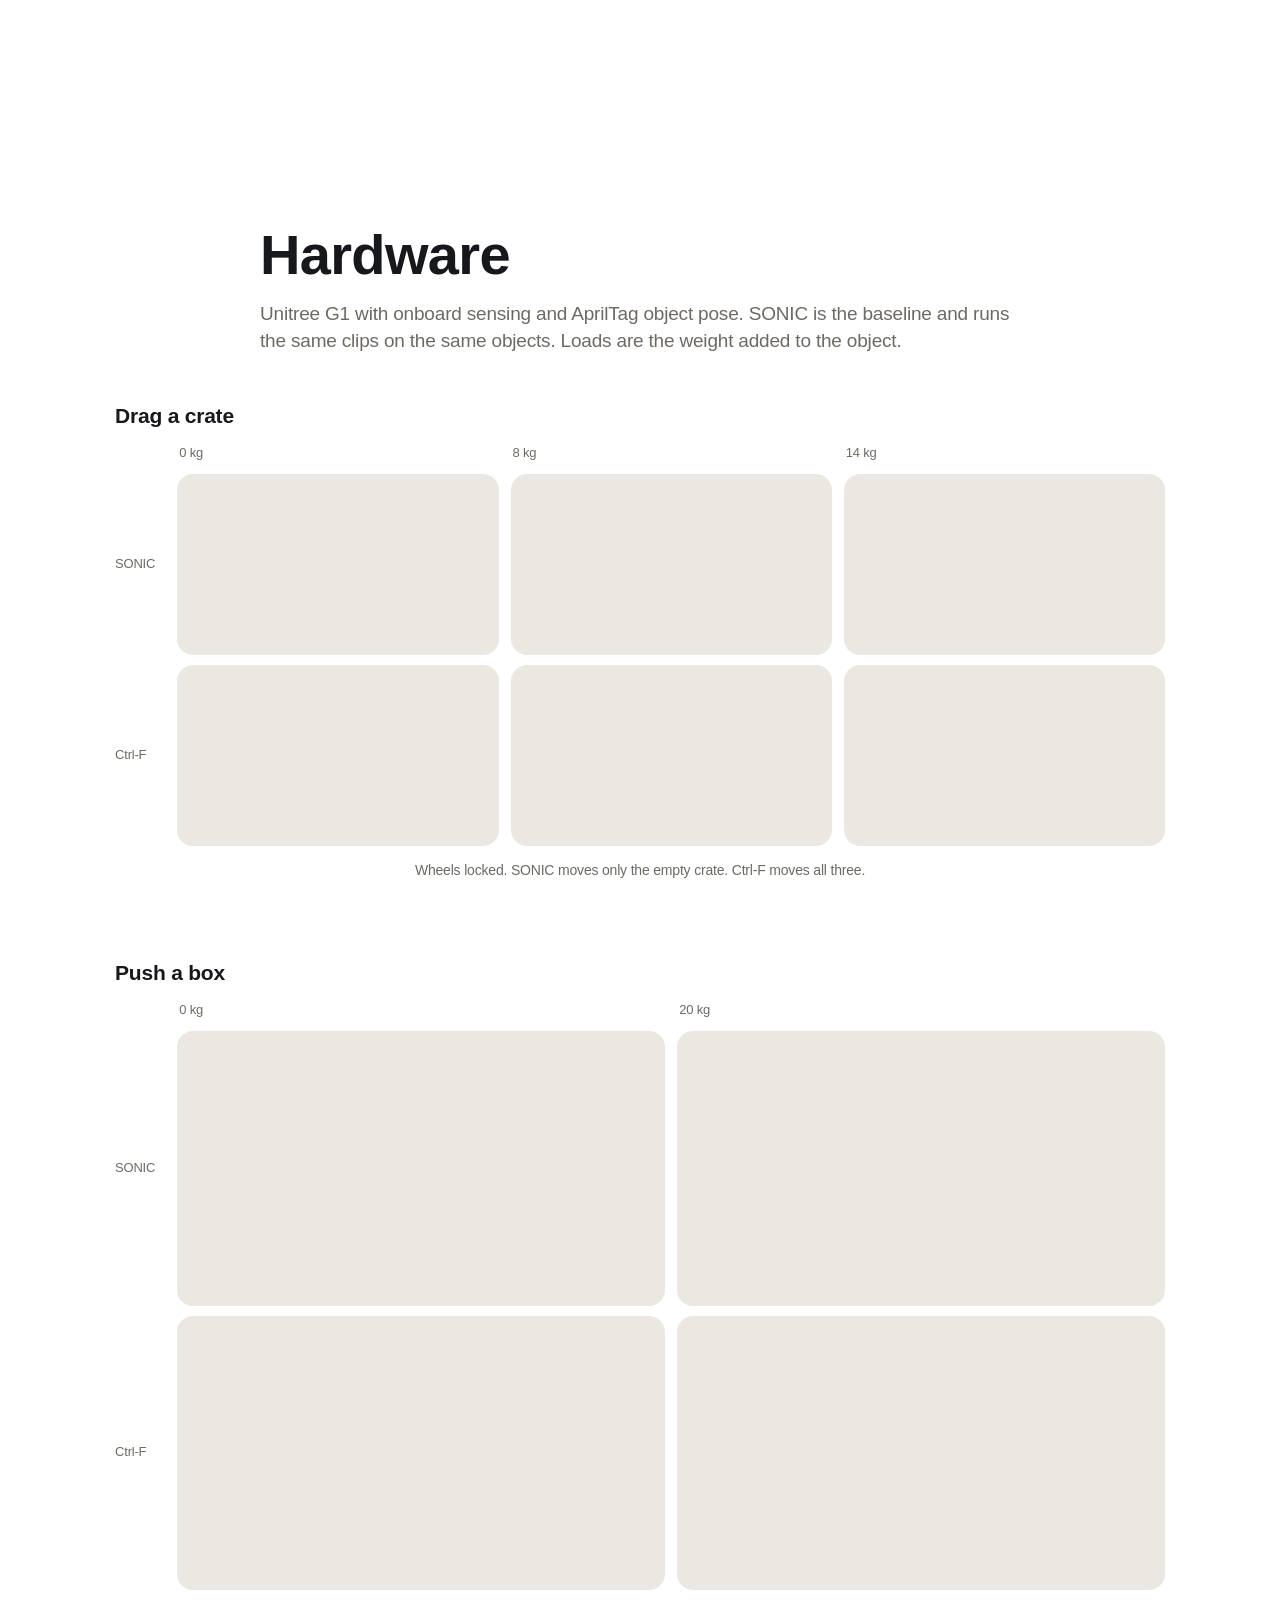
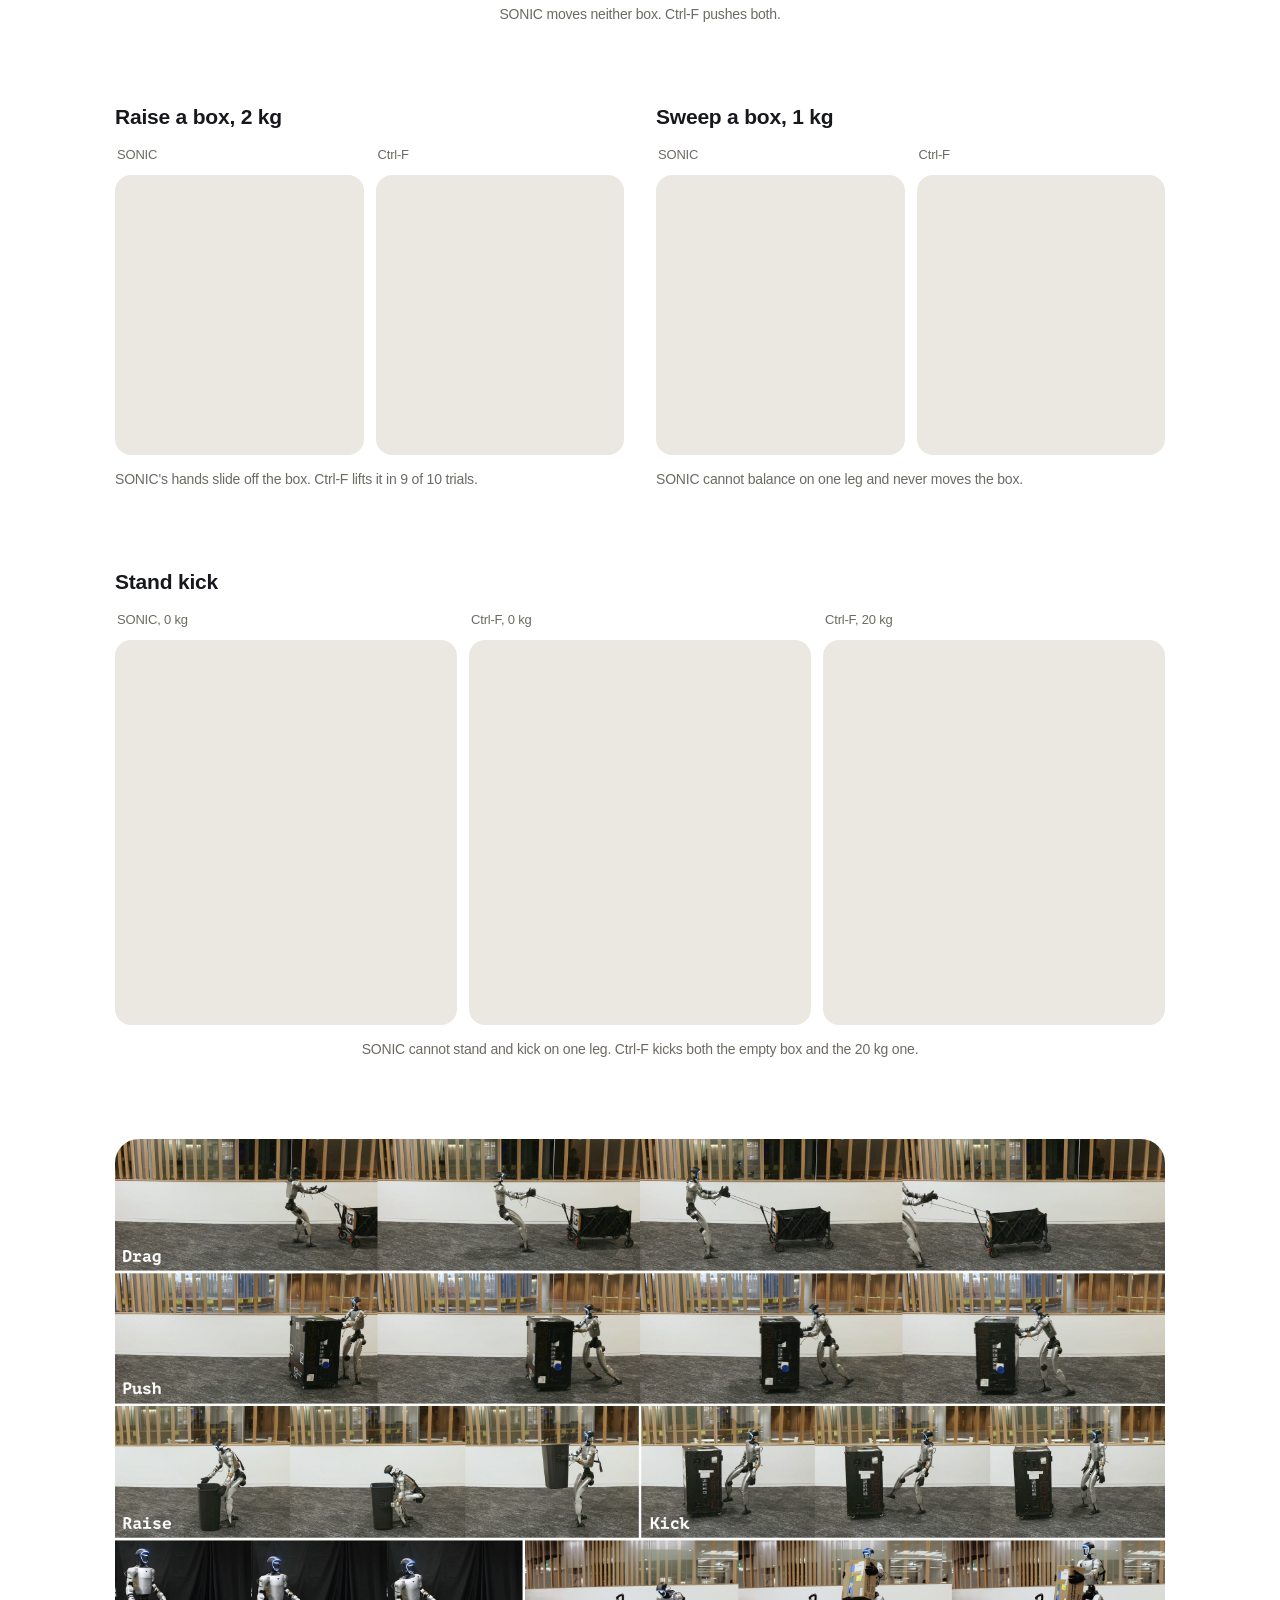
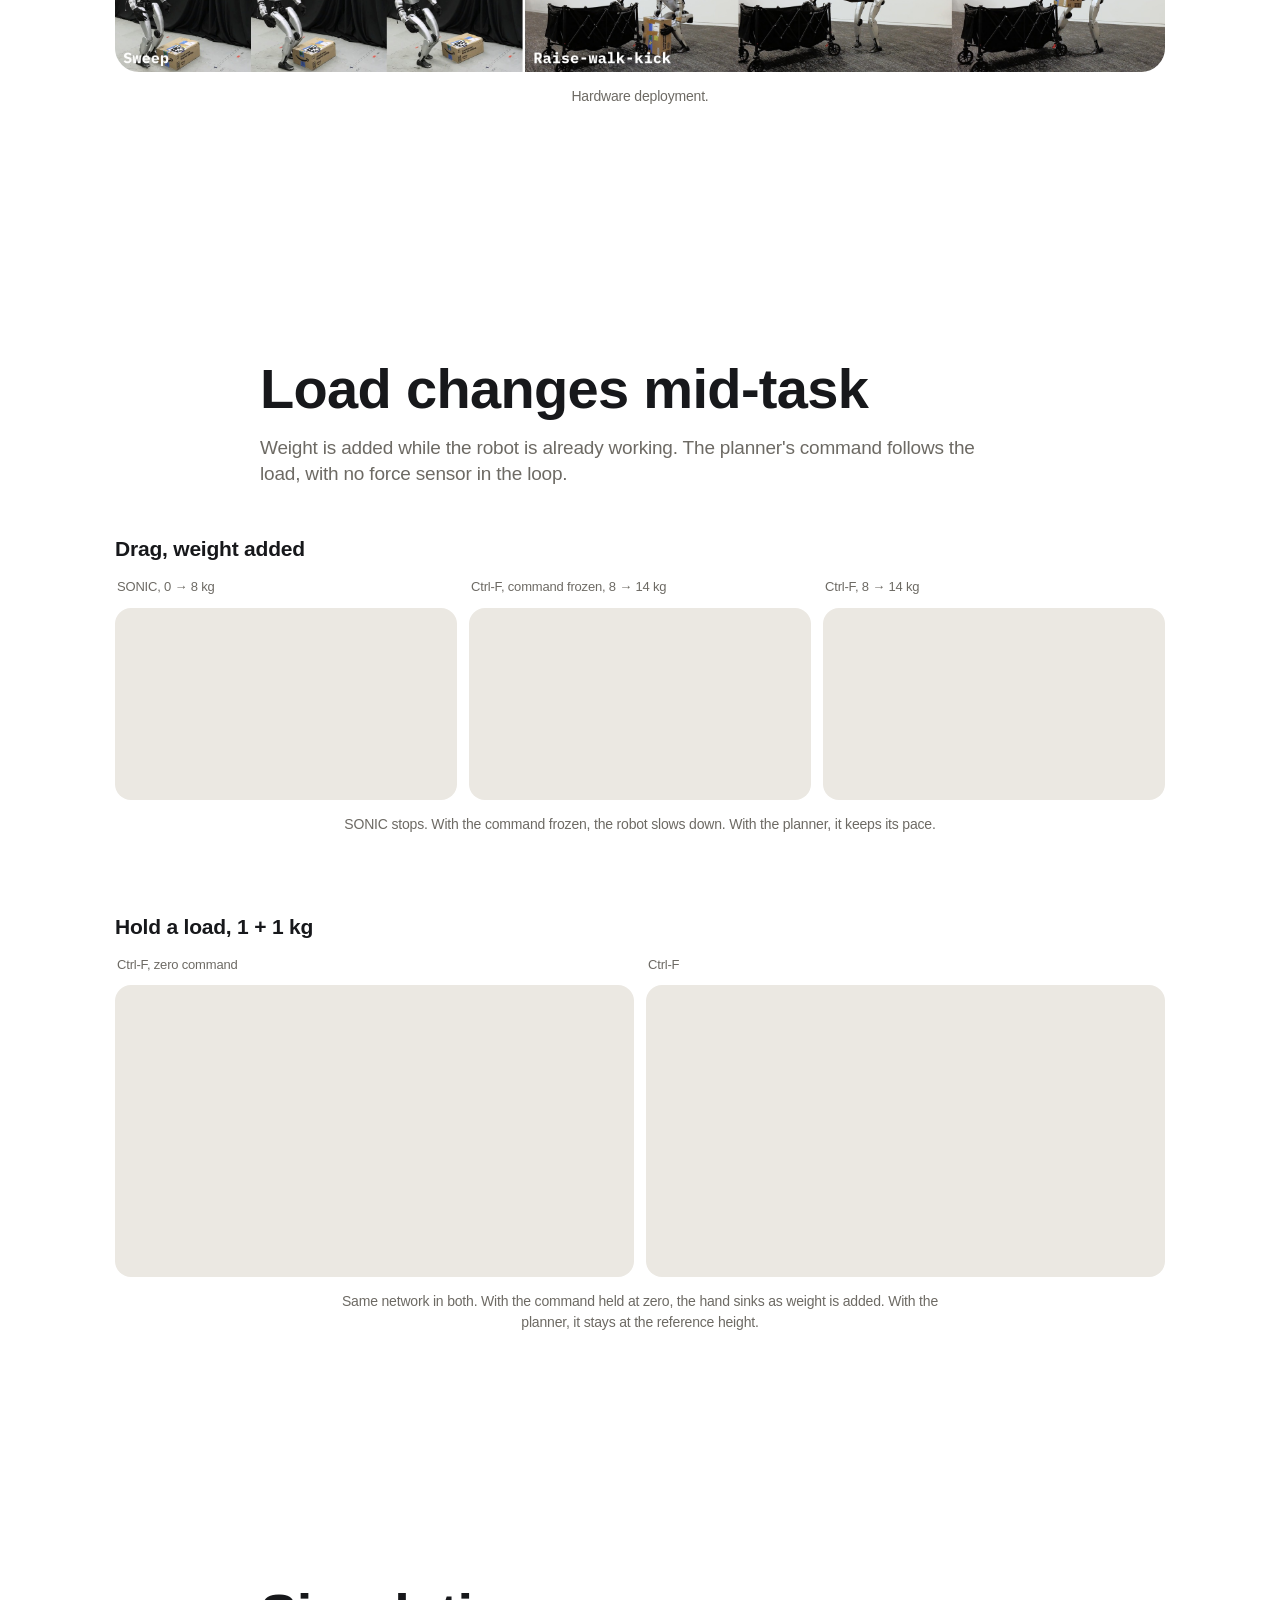
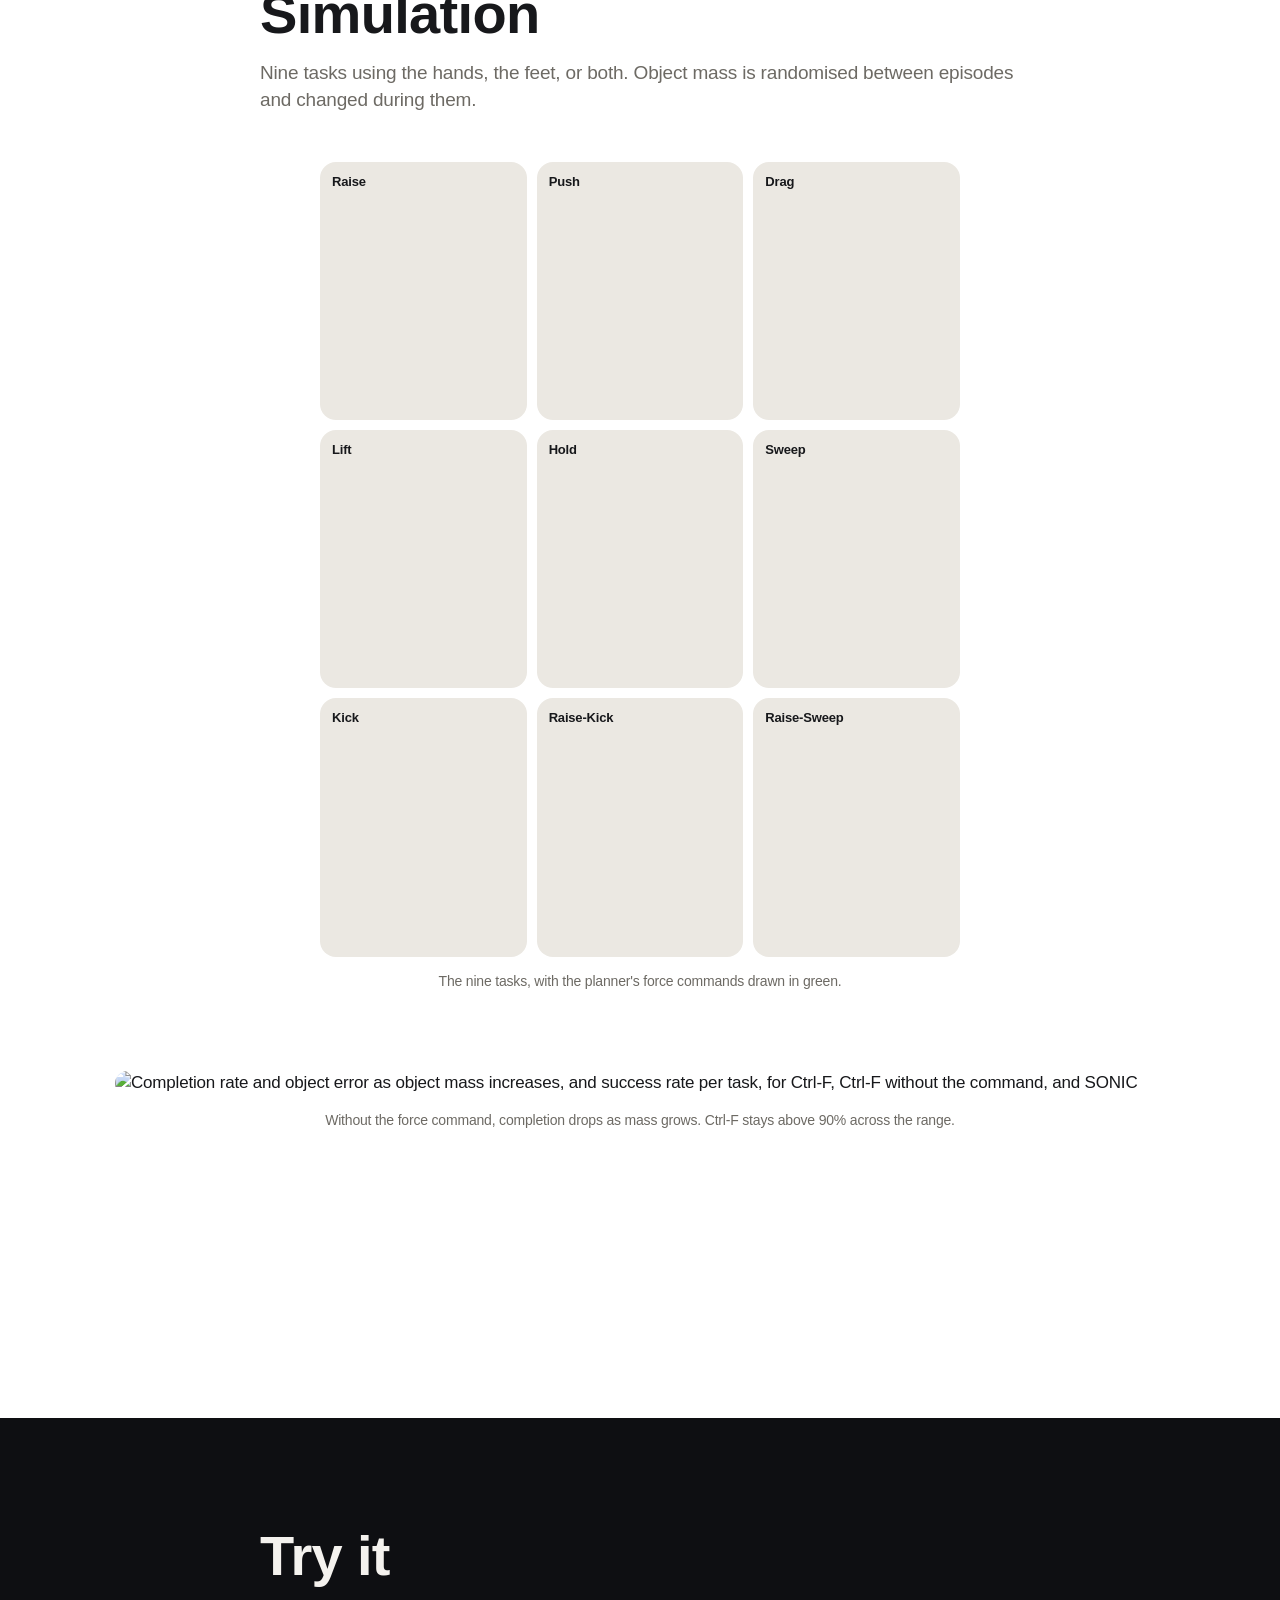
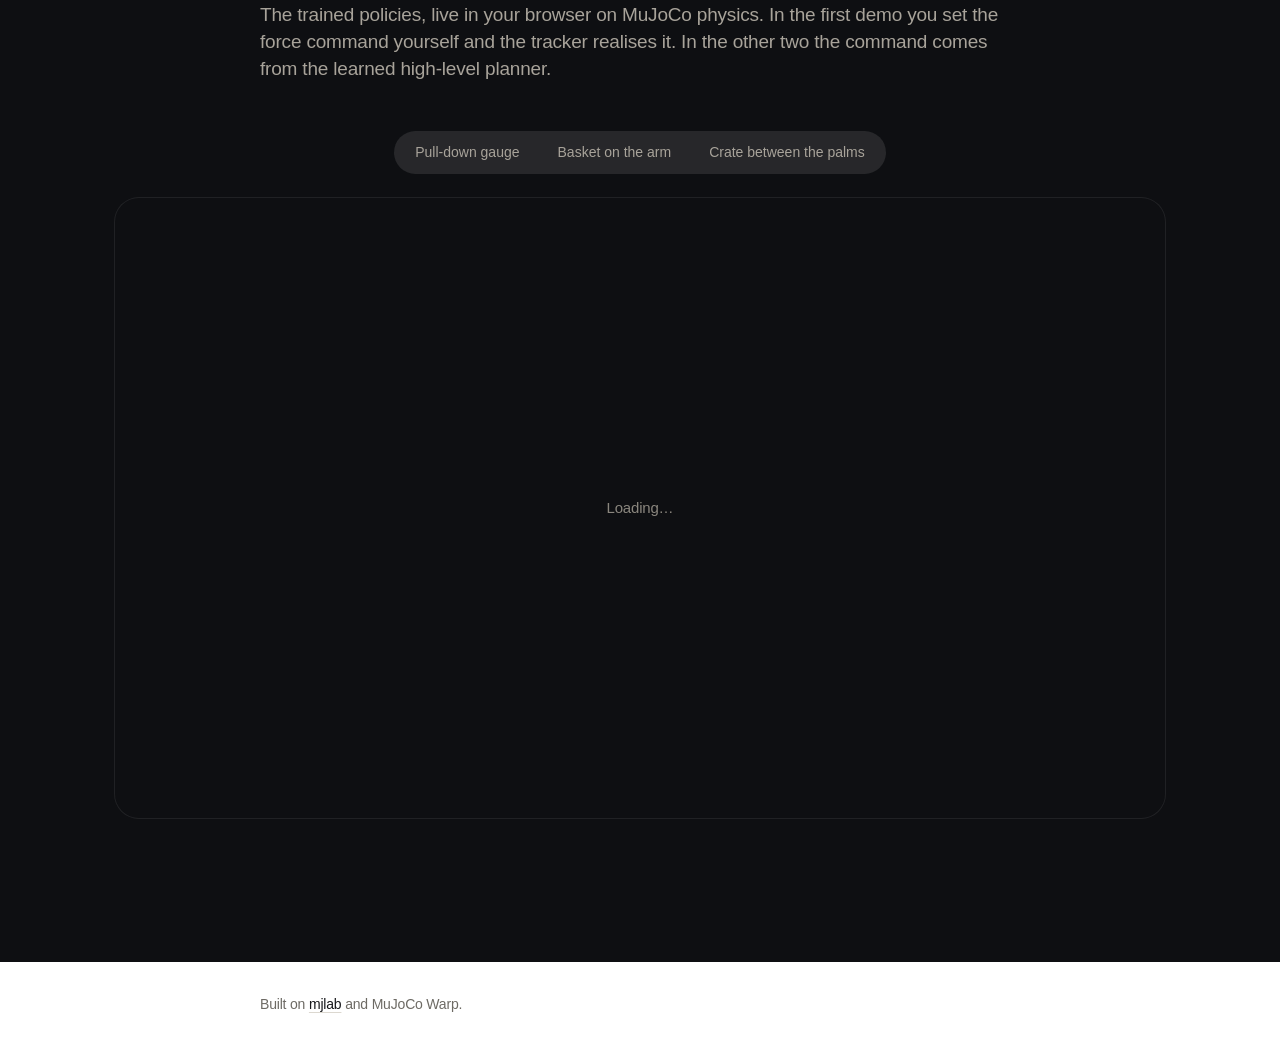
==== commit 3cc06053: "Hero fills the screen: drop the 880px cap that left blank page below it during the key-press hold Co" ====
--- a/index.html
+++ b/index.html
@@ -20,7 +20,7 @@
 <link rel="preconnect" href="https://fonts.googleapis.com">
 <link rel="preconnect" href="https://fonts.gstatic.com" crossorigin>
 <link href="https://fonts.googleapis.com/css2?family=Inter+Tight:wght@600;700&family=Inter:wght@400;500;600&display=swap" rel="stylesheet">
-<link rel="stylesheet" href="styles.css?v=45">
+<link rel="stylesheet" href="styles.css?v=46">
 </head>
 <body>
 
--- a/styles.css
+++ b/styles.css
@@ -0,0 +1,378 @@
+/* Ctrl-F project page, combined variant: a dark full-bleed video hero, then the light page.
+   Light variant notes: White and pale-grey bands, one typeface,
+   large type contrast, generous space, media in rounded cards, colour only on buttons. */
+
+:root {
+  --page: #ffffff;
+  --band: #f4f2ee;
+  --fill: #ebe8e2;
+  --hair: #dcd8d0;
+  --ink: #17181b;
+  --ink2: #6d6a64;
+  --accent: #17181b;
+  --display: -apple-system, BlinkMacSystemFont, "SF Pro Display", "Inter Tight", "Inter", "Helvetica Neue", Arial, sans-serif;
+  --text: -apple-system, BlinkMacSystemFont, "SF Pro Text", "Inter", "Helvetica Neue", Arial, sans-serif;
+  --mono: ui-monospace, "SF Mono", Menlo, Consolas, monospace;
+  --gut: 20px;
+  --mid: 1050px;
+  --copy: 760px;
+  --sec: 96px;
+  --r-lg: 24px;
+  --r-md: 16px;
+}
+@media (min-width: 735px) { :root { --gut: 40px; --sec: 128px; } }
+@media (min-width: 1069px) { :root { --sec: 144px; } }
+
+* { box-sizing: border-box; }
+[hidden] { display: none !important; }
+html { scroll-behavior: smooth; scroll-padding-top: 76px; -webkit-text-size-adjust: 100%; }
+body {
+  margin: 0; background: var(--page); color: var(--ink);
+  font-family: var(--text); font-size: 17px; line-height: 1.47; letter-spacing: -0.011em;
+  -webkit-font-smoothing: antialiased;
+}
+a { color: var(--ink); text-decoration: underline; text-decoration-color: var(--hair); text-underline-offset: 3px; }
+a:hover { text-decoration-color: var(--ink); }
+img, video { display: block; width: 100%; height: auto; }
+p { margin: 0; text-wrap: pretty; }
+h1, h2, h3 { margin: 0; font-family: var(--display); font-weight: 600; text-wrap: balance; }
+
+/* layout */
+.wrap, .wrap-mid { width: min(var(--mid), calc(100% - 2 * var(--gut))); margin-inline: auto; }
+.wrap-copy { width: min(var(--copy), calc(100% - 2 * var(--gut))); margin-inline: auto; }
+.sec { padding-block: var(--sec); }
+.band { background: var(--band); }
+
+/* type */
+.title { font-size: 32px; line-height: 1.12; letter-spacing: -0.015em; margin: 28px 0 0; }
+.hx { font-size: 32px; line-height: 1.1; letter-spacing: -0.012em; }
+.hl-head { font-size: 22px; line-height: 1.2; letter-spacing: -0.01em; }
+.hl-sub { font-size: 19px; line-height: 1.25; letter-spacing: -0.01em; margin: 0 0 16px; }
+.lede { color: var(--ink2); font-size: 17px; margin-top: 16px; }
+.lede.big { color: var(--ink); }
+.head { margin-bottom: 48px; }
+.head.sub { margin-top: 96px; margin-bottom: 36px; }
+.block { margin-top: 80px; }
+.head + .block, .head + .wrap-mid { margin-top: 0; }
+@media (min-width: 735px) {
+  .title { font-size: 52px; line-height: 1.07; }
+  .hx { font-size: 48px; line-height: 1.08; }
+  .hl-head { font-size: 28px; }
+  .hl-sub { font-size: 21px; }
+  .lede { font-size: 19px; line-height: 1.42; }
+  .lede.big { font-size: 21px; line-height: 1.45; letter-spacing: 0.002em; }
+}
+@media (min-width: 1069px) {
+  .title { font-size: 64px; line-height: 1.05; letter-spacing: -0.02em; }
+  .hx { font-size: 56px; line-height: 1.07; }
+}
+
+/* nav: a plain bar on the top edge. Solid white with a hairline over the page;
+   transparent with light text while it sits over the dark hero (motion.js adds .over). */
+.nav {
+  position: fixed; z-index: 50; top: 0; left: 0; right: 0; height: 56px;
+  display: flex; align-items: center; gap: 28px;
+  padding: 0 max(var(--gut), calc((100% - var(--mid)) / 2));
+  background: rgba(255,255,255,0.68);
+  -webkit-backdrop-filter: saturate(180%) blur(20px); backdrop-filter: saturate(180%) blur(20px);
+  box-shadow: 0 1px 0 var(--hair);
+  transition: background .35s ease, box-shadow .35s ease;
+}
+.nav-brand { display: inline-flex; gap: 4px; margin-right: auto; text-decoration: none !important; }
+.nav-links { display: flex; gap: 22px; overflow-x: auto; scrollbar-width: none; }
+.nav-links::-webkit-scrollbar { display: none; }
+.nav-links a {
+  position: relative; padding: 6px 0; white-space: nowrap;
+  color: var(--ink2); font-size: 13px; text-decoration: none; transition: color .35s ease;
+}
+.nav-links a:hover { color: var(--ink); }
+.nav-links a.is-current { color: var(--ink); }
+.nav-links a.is-current::after {
+  content: ""; position: absolute; left: 0; right: 0; bottom: 0; height: 1.5px; border-radius: 1px; background: currentColor;
+}
+.nav.over { background: transparent; box-shadow: none; -webkit-backdrop-filter: none; backdrop-filter: none; }
+.nav.over .nav-links a { color: rgba(244,242,238,0.72); }
+.nav.over .nav-links a:hover, .nav.over .nav-links a.is-current { color: #f4f2ee; }
+.nav.over .key { box-shadow: 0 0 0 1px rgba(255,255,255,0.18); background: rgba(244,242,238,0.94); }
+@media (max-width: 734px) { .nav-links { display: none; } }
+
+/* pills */
+.pill {
+  display: inline-flex; align-items: center; justify-content: center; height: 32px; padding: 0 15px;
+  border-radius: 999px; font-size: 13px; white-space: nowrap; border: 1px solid transparent;
+  text-decoration: none !important;
+}
+.pill.solid { background: var(--ink); color: #fff; }
+.pill.solid:hover { background: #3a3a3d; }
+.pill.out { border-color: var(--ink); color: var(--ink); }
+.pill.out:hover { background: var(--ink); color: #fff; }
+.pill.quiet { color: var(--ink2); background: var(--fill); }
+.pill.lg { height: 44px; padding: 0 22px; font-size: 17px; }
+
+/* hero */
+.hero { padding-top: 120px; text-align: center; }
+.links { display: flex; flex-wrap: wrap; justify-content: center; gap: 12px; margin-top: 32px; }
+.hero-stage { margin-top: 56px; }
+.hero-video { aspect-ratio: 16 / 9; object-fit: cover; border-radius: var(--r-lg); background: var(--fill); }
+@media (min-width: 735px) { .hero { padding-top: 140px; } .hero-stage { margin-top: 64px; } }
+
+/* keycap wordmark: white caps on a light-grey body, like a laptop keyboard */
+.wordmark {
+  display: flex; align-items: center; justify-content: center; gap: 0.16em; margin: 0;
+  font-family: var(--display); font-size: clamp(56px, 10vw, 112px); line-height: 1;
+}
+.key {
+  display: inline-block; font-weight: 600; line-height: 1; letter-spacing: -0.02em;
+  color: var(--ink); background: #fff; border-radius: 0.16em; padding: 0.18em 0.32em 0.22em;
+  box-shadow: 0 0 0 1px rgba(0,0,0,0.08), 0 0.05em 0 0 #dcd8d0, 0 0.1em 0.3em rgba(0,0,0,0.08);
+}
+.key-sm { font-size: 12px; padding: 0.32em 0.52em 0.36em; border-radius: 4px; }
+.plus { font-weight: 300; font-size: 0.5em; color: var(--ink2); margin: 0 0.04em; }
+
+.hero .key { position: relative; padding: 0 0 0.12em; background: none; box-shadow: none; }
+.hero .key::before { /* the key's body: starts one travel below the top, so nothing shows above a pressed cap */
+  content: ""; position: absolute; left: 0; right: 0; top: 0.12em; bottom: 0;
+  background: #dcd8d0; border-radius: 0.16em;
+  box-shadow: 0 0 0 1px rgba(0,0,0,0.06), 0 0.12em 0.4em rgba(0,0,0,0.10);
+}
+.hero .cap {
+  display: block; position: relative; color: var(--ink); background: #fff;
+  border-radius: 0.16em; padding: 0.18em 0.32em 0.22em;
+  box-shadow: inset 0 0 0 1px rgba(0,0,0,0.06), inset 0 -0.03em 0 rgba(0,0,0,0.05);
+}
+
+/* media */
+.card { border-radius: var(--r-lg); background: var(--fill); overflow: hidden; }
+.card.white { background: #fff; }
+#video video.card { aspect-ratio: 16 / 9; object-fit: cover; background: #fff; }   /* the film is white: no fill may show at its edges */
+#video video.card:fullscreen { object-fit: contain; background: #fff; border-radius: 0; }   /* whole frame on a 16:10 screen, white letterbox */
+#video video.card:-webkit-full-screen { object-fit: contain; background: #fff; border-radius: 0; }
+.card.pad { padding: 24px; }
+.band .card.white { box-shadow: none; }
+img.card { background: #fff; }
+.figcap { margin-top: 14px; color: var(--ink2); font-size: 14px; line-height: 1.45; }
+.figcap.center { text-align: center; max-width: 640px; margin-inline: auto; }
+
+/* comparison grids */
+.grid { display: grid; gap: 10px 12px; align-items: start; }
+.grid-2 { grid-template-columns: repeat(2, minmax(0, 1fr)); }
+.grid-3 { grid-template-columns: repeat(3, minmax(0, 1fr)); }
+.grid.labeled.grid-2 { grid-template-columns: auto repeat(2, minmax(0, 1fr)); }
+.grid.labeled.grid-3 { grid-template-columns: auto repeat(3, minmax(0, 1fr)); }
+.gap-wide { gap: 40px 32px; }
+.grid video { aspect-ratio: 16 / 9; object-fit: cover; border-radius: var(--r-md); background: var(--fill); }
+.grid.portrait video { aspect-ratio: 8 / 9; object-position: 50% 40%; }
+.hdr, .row { font-size: 13px; color: var(--ink2); line-height: 1.3; font-weight: 500; }
+.hdr { padding: 0 2px 2px; }
+.row { align-self: center; padding-right: 10px; }
+.grid .grid { margin-top: 0; }
+
+/* task tiles */
+.tiles { display: grid; grid-template-columns: repeat(3, minmax(0, 1fr)); gap: 10px; max-width: 640px; margin-inline: auto; }
+.tile { position: relative; }
+.tile video { aspect-ratio: 4 / 5; object-fit: cover; border-radius: var(--r-md); background: var(--fill); }
+.tile .tag { position: absolute; top: 10px; left: 12px; font-size: 13px; font-weight: 600; color: var(--ink); }
+
+/* live demos: segmented control above a rounded stage */
+.demo-tabs {
+  display: flex; width: fit-content; max-width: 100%; margin: 0 auto 24px; padding: 3px; gap: 2px;
+  border-radius: 999px; background: var(--fill); overflow-x: auto; scrollbar-width: none;
+}
+.demo-tabs button {
+  padding: 8px 18px; border: 0; border-radius: 999px; background: none; white-space: nowrap;
+  color: var(--ink2); font: inherit; font-size: 14px; cursor: pointer;
+}
+.demo-tabs button:hover { color: var(--ink); }
+.demo-tabs button.is-active { background: #fff; color: var(--ink); box-shadow: 0 1px 4px rgba(0,0,0,0.10); }
+.demo-frame { position: relative; height: 620px; border-radius: var(--r-lg); overflow: hidden; background: #0e0f12; }
+.demo-frame iframe { width: 100%; height: 100%; border: 0; display: block; }
+.demo-placeholder { position: absolute; inset: 0; display: grid; place-items: center; color: #8a867e; font-size: 15px; }
+
+/* citation */
+pre {
+  margin: 24px 0 0; padding: 20px 22px; overflow-x: auto;
+  background: var(--band); border-radius: var(--r-md);
+  color: var(--ink); font-family: var(--mono); font-size: 13px; line-height: 1.6;
+}
+.foot { margin-top: 20px; color: var(--ink2); font-size: 14px; }
+
+/* load switch for the labelled grids: phones only (main.js builds it from the column headers) */
+.load-switch { display: none; }
+
+@media (max-width: 734px) {
+  .grid.labeled.grid-2, .grid.labeled.grid-3 { grid-template-columns: minmax(0, 1fr); }
+  .grid.labeled > div:first-child, .grid.labeled > .hdr, .grid.labeled > video.off { display: none; }
+  .grid.labeled .row { padding: 8px 0 0; }
+  .load-switch {
+    display: flex; width: fit-content; margin: 0 0 14px; padding: 3px; gap: 2px;
+    border-radius: 999px; background: var(--fill);
+  }
+  .load-switch button {
+    padding: 6px 14px; border: 0; border-radius: 999px; background: none;
+    color: var(--ink2); font: inherit; font-size: 13px; cursor: pointer;
+  }
+  .load-switch button.is-active { background: var(--seg-on, #fff); color: var(--ink); box-shadow: 0 1px 4px rgba(0,0,0,0.10); }
+  .gap-wide { grid-template-columns: minmax(0, 1fr); }
+  .grid { gap: 6px 8px; }
+  .hdr { font-size: 12px; }
+  .tiles { gap: 6px; }
+  .tile .tag { font-size: 11px; top: 6px; left: 8px; }
+  .demo-frame { height: 920px; }
+  .card.pad { padding: 12px; }
+}
+
+/* ---- combined variant: dark full-bleed hero ---- */
+.hero {
+  position: relative; overflow: hidden; padding: 0; text-align: left;
+  min-height: 100vh; min-height: 100svh;   /* full screen: the hero is held while the keys press, so a shorter one shows blank page below it */
+  display: grid; align-items: end; background: #0e0f12; color: #f4f2ee;
+}
+.hero-video {
+  position: absolute; inset: 0; width: 100%; height: 100%; aspect-ratio: auto;
+  object-fit: cover; object-position: 60% 50%; border-radius: 0; background: #0e0f12;
+}
+.hero-shade { position: absolute; inset: 0; background: linear-gradient(180deg, rgba(0,0,0,0) 40%, rgba(0,0,0,0.30) 62%, rgba(0,0,0,0.72) 100%); }
+.hero-inner { position: relative; padding: 0 0 56px; }
+.hero .wordmark { justify-content: flex-start; font-size: clamp(44px, 7vw, 88px); }
+.hero .title { color: #f4f2ee; max-width: 15em; margin-top: 22px; }
+.hero .links { justify-content: flex-start; margin-top: 28px; }
+.hero .authors { color: #f4f2ee; max-width: 46em; margin: 20px 0 0; font-size: 16px; font-weight: 500; line-height: 1.5; text-wrap: balance; }
+.hero .affil { color: rgba(244,242,238,.68); margin: 4px 0 0; font-size: 14px; line-height: 1.5; }
+.hero .authors span, .hero .affil span { white-space: nowrap; }
+@media (min-width: 735px) { .hero .authors { font-size: 18px; } .hero .affil { font-size: 15px; } }
+.hero .pill.solid { background: #f4f2ee; color: var(--ink); }
+.hero .pill.solid:hover { background: #fff; }
+.hero .pill.out { border-color: rgba(244,242,238,0.8); color: #f4f2ee; }
+.hero .pill.out:hover { background: #f4f2ee; color: var(--ink); }
+.hero span.pill.out, .hero span.pill.out:hover { background: none; color: #f4f2ee; cursor: default; }   /* Code: no link yet */
+.hero .pill.quiet { background: rgba(244,242,238,0.14); color: rgba(244,242,238,0.72); }
+/* keycaps on the dark stage: pale caps on a grey body */
+.hero .key::before { background: #8a867e; box-shadow: 0 0.14em 0.5em rgba(0,0,0,0.5); }
+.hero .cap { background: #f4f2ee; box-shadow: none; }
+@media (max-width: 734px) { .hero { min-height: max(560px, 100svh); } .hero-inner { padding: 76px 0 36px; } }
+
+/* ---- motion pass ---- */
+:root { --ease: cubic-bezier(.28,.11,.32,1); --spring: cubic-bezier(.34,1.32,.64,1); }
+
+/* no grey bands: sections are white and separated by space alone */
+.band { background: var(--page); }
+.sec + .sec { padding-top: calc(var(--sec) * 0.75); }
+
+/* Try it is the one dark stage: the demos are dark themselves */
+.sec.dark { background: #0e0f12; color: #f4f2ee; margin-top: var(--sec); }
+.sec.dark .lede { color: #a8a39a; }
+.sec.dark .demo-tabs { background: rgba(255,255,255,0.10); }
+.sec.dark .demo-tabs button { color: #a8a39a; }
+.sec.dark .demo-tabs button:hover { color: #f4f2ee; }
+.sec.dark .demo-tabs button.is-active { background: #f4f2ee; color: var(--ink); box-shadow: none; }
+.sec.dark .demo-frame { background: #0e0f12; box-shadow: 0 0 0 1px rgba(255,255,255,0.08); }
+.sec.dark + .sec { padding-top: var(--sec); }
+#cite.sec { padding-block: 32px 40px; }   /* only the credits line until there is a citation */
+#cite .foot { margin-top: 0; }
+
+/* reveal */
+.js .rv { opacity: 0; transform: translateY(32px); transition: opacity .9s var(--ease), transform 1.1s var(--spring); }
+.js .rv.in { opacity: 1; transform: none; }
+
+/* hero settles into a card: --p runs 0 -> 1 over the first part of the scroll */
+.hero { --p: 0; background: var(--page); }
+.hero-media {
+  position: absolute; inset: 0; overflow: hidden; background: #0e0f12;
+  transform: scale(calc(1 - 0.06 * var(--p)));
+  transform-origin: 50% 0%;
+  border-radius: calc(28px * var(--p));
+  /* a short lag with a little overshoot, so the card follows the scroll elastically */
+  transition: transform .45s var(--spring), border-radius .45s var(--ease);
+  will-change: transform;
+}
+.hero-inner {
+  opacity: calc(1 - 1.5 * var(--p));
+  transform: translateY(calc(-36px * var(--p)));
+  transition: opacity .35s var(--ease), transform .45s var(--spring);
+  will-change: opacity, transform;
+}
+
+/* method: the figure pinned on the left, the two stages scroll past on the right */
+.method-pin { margin-top: 0; }
+.fig-stages { position: relative; }
+.fig-stages .veil {
+  position: absolute; left: 0; right: 0; background: #fff; opacity: 0; pointer-events: none;
+  transition: opacity .5s var(--ease);
+}
+.fig-stages .v1 { top: 0; height: 50.3%; }
+.fig-stages .v2 { top: 50.3%; bottom: 0; }
+.fig-stages[data-stage="2"] .v1 { opacity: 0.8; }
+.fig-stages[data-stage="1"] .v2 { opacity: 0.8; }
+.step .lede { margin-bottom: 28px; }
+.step .stage-media { gap: 20px 12px; }
+@media (min-width: 1069px) {
+  .method-pin { display: grid; grid-template-columns: minmax(0, 1fr) minmax(0, 1fr); gap: 56px; align-items: start; }
+  .method-pin .pin { position: sticky; top: calc(50vh - 240px); }
+  .steps { display: grid; gap: 22vh; padding: 12vh 0 18vh; }
+  .step { opacity: 0.35; transition: opacity .5s var(--ease); }
+  .js .step.rv.in:not(.is-on) { opacity: 0.35; }
+  .step.is-on, .js .step.rv.in.is-on { opacity: 1; }
+  .step .stage-media { grid-template-columns: minmax(0, 1fr); }
+}
+@media (max-width: 1068px) {
+  .steps { display: grid; gap: 72px; margin-top: 56px; }
+  .fig-stages .veil { display: none; }
+}
+
+@media (prefers-reduced-motion: reduce) {
+  .js .rv { opacity: 1; transform: none; transition: none; }
+  .hero-media, .hero-inner { transform: none; opacity: 1; }
+  .step, .fig-stages .veil { transition: none; }
+}
+
+/* ---- find bar: the nav is the browser's find bar searching for "force". It is closed over the hero,
+   and the hero is held for a stretch of scroll in which Ctrl, then F, press down like real keys
+   (a little give, then a click); that opens the bar (find.js), which counts the sections as matches. ---- */
+/* the hold: the hero stays put while the keys press, then scrolls on and settles into its card */
+.hero-pin > .hero { position: sticky; top: 0; }
+.hero-hold { height: 60vh; }
+@media (prefers-reduced-motion: reduce) { .hero-hold { height: 0; } }
+
+/* the keys move only with the scroll. --d is the travel, 0 up to 1 fully down */
+.hero .cap { transform: translateY(calc(var(--d, 0) * 0.1em)); transition: transform .08s linear, background .08s; }
+.hero .cap.down { background: #dcd8d0; transition: transform .07s cubic-bezier(.5,0,.9,.4), background .07s; }
+.hero .cap.up { transition: transform .32s cubic-bezier(.34,1.7,.64,1), background .25s; }
+
+/* the bar: the live page's frosted glass, also over the hero, dropped in from the top edge */
+.nav, .nav.over {
+  background: rgba(255,255,255,0.68); box-shadow: 0 1px 0 var(--hair);
+  -webkit-backdrop-filter: saturate(180%) blur(20px); backdrop-filter: saturate(180%) blur(20px);
+  transform: translateY(-100%); transition: transform .32s var(--ease);
+}
+.nav.open { transform: none; }
+.nav.over .nav-links a { color: var(--ink2); }
+.nav.over .nav-links a:hover, .nav.over .nav-links a.is-current { color: var(--ink); }
+.nav.over .key { background: #fff; box-shadow: 0 0 0 1px rgba(0,0,0,0.08), 0 0.05em 0 0 #dcd8d0, 0 0.1em 0.3em rgba(0,0,0,0.08); }
+.nav-brand { margin-right: 4px; }
+
+.find {
+  display: flex; align-items: center; gap: 8px; height: 34px; margin-right: auto; padding: 0 4px 0 10px;
+  width: 260px; border: 1px solid var(--hair); border-radius: 8px; background: rgba(255,255,255,0.75); font-size: 13px;
+}
+.find-ico { width: 14px; height: 14px; flex: none; fill: none; stroke: var(--ink2); stroke-width: 1.6; stroke-linecap: round; }
+.find-q { flex: 1; color: var(--ink); white-space: nowrap; overflow: hidden; }
+.find-q.typing::after { content: ""; display: inline-block; width: 1px; height: 1.05em; margin-left: 1px; vertical-align: -0.15em; background: var(--ink); animation: caret 1s steps(1) infinite; }
+@keyframes caret { 50% { opacity: 0; } }
+.find-n { color: var(--ink2); white-space: nowrap; font-variant-numeric: tabular-nums; }
+.find-n b { font-weight: 500; color: var(--ink); }
+.find-sep { width: 1px; height: 18px; background: var(--hair); }
+.find-btn {
+  display: grid; place-items: center; width: 26px; height: 26px; padding: 0; border: 0; border-radius: 6px;
+  background: none; color: var(--ink2); cursor: pointer;
+}
+.find-btn:hover { background: var(--fill); color: var(--ink); }
+.find-btn:disabled { opacity: .35; cursor: default; background: none; }
+.find-btn svg { width: 14px; height: 14px; fill: none; stroke: currentColor; stroke-width: 1.7; stroke-linecap: round; stroke-linejoin: round; }
+
+/* the section in view is the current match, marked like a pressed key in the keycap greys */
+.nav-links a.is-current::after { display: none; }
+.nav-links { padding: 0 6px; margin: 0 -6px; }   /* room for the marked link's 5px fill at the ends: the scroller clips overflow */
+.nav-links a.is-current { background: var(--fill); border-radius: 5px; box-shadow: 0 0 0 5px var(--fill); color: var(--ink); }
+
+@media (max-width: 734px) { .find { width: auto; flex: 1; } .nav-brand { margin-right: 0; } }
+@media (prefers-reduced-motion: reduce) { .nav { transition: none; } }
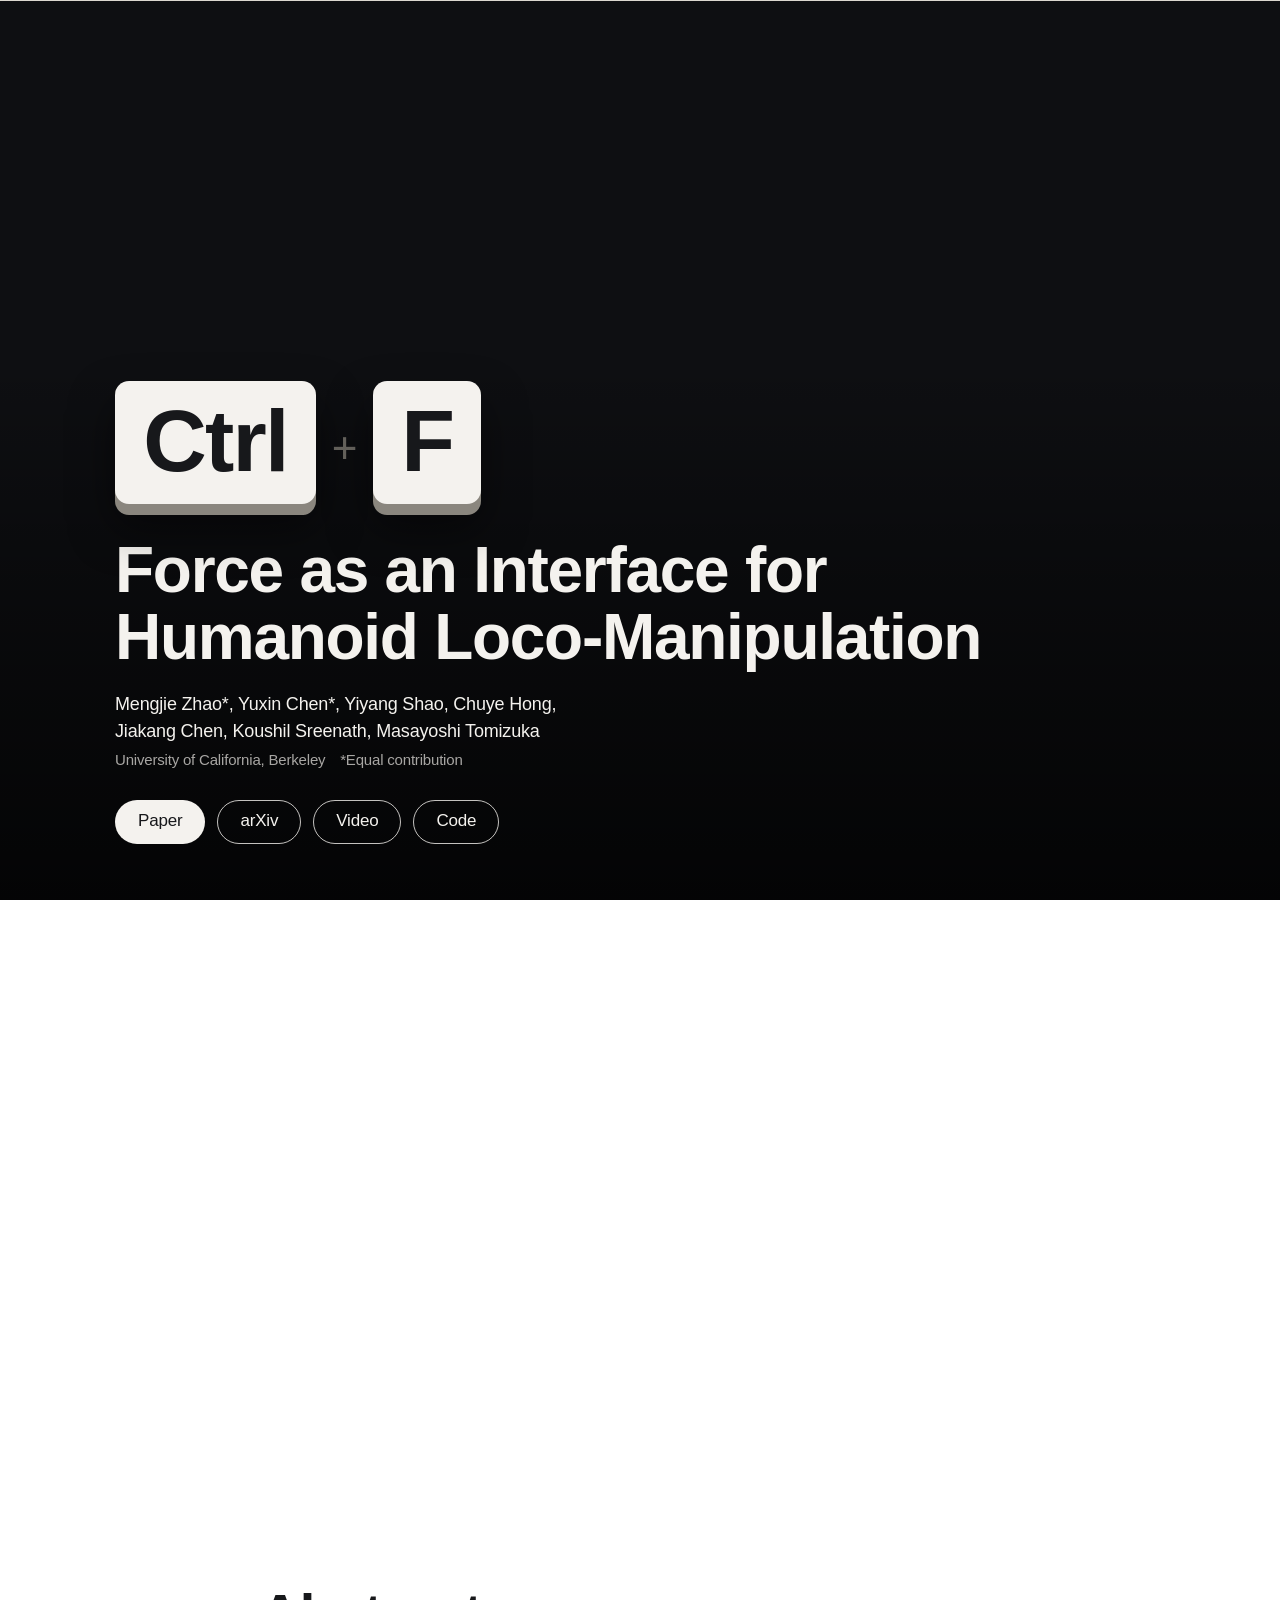
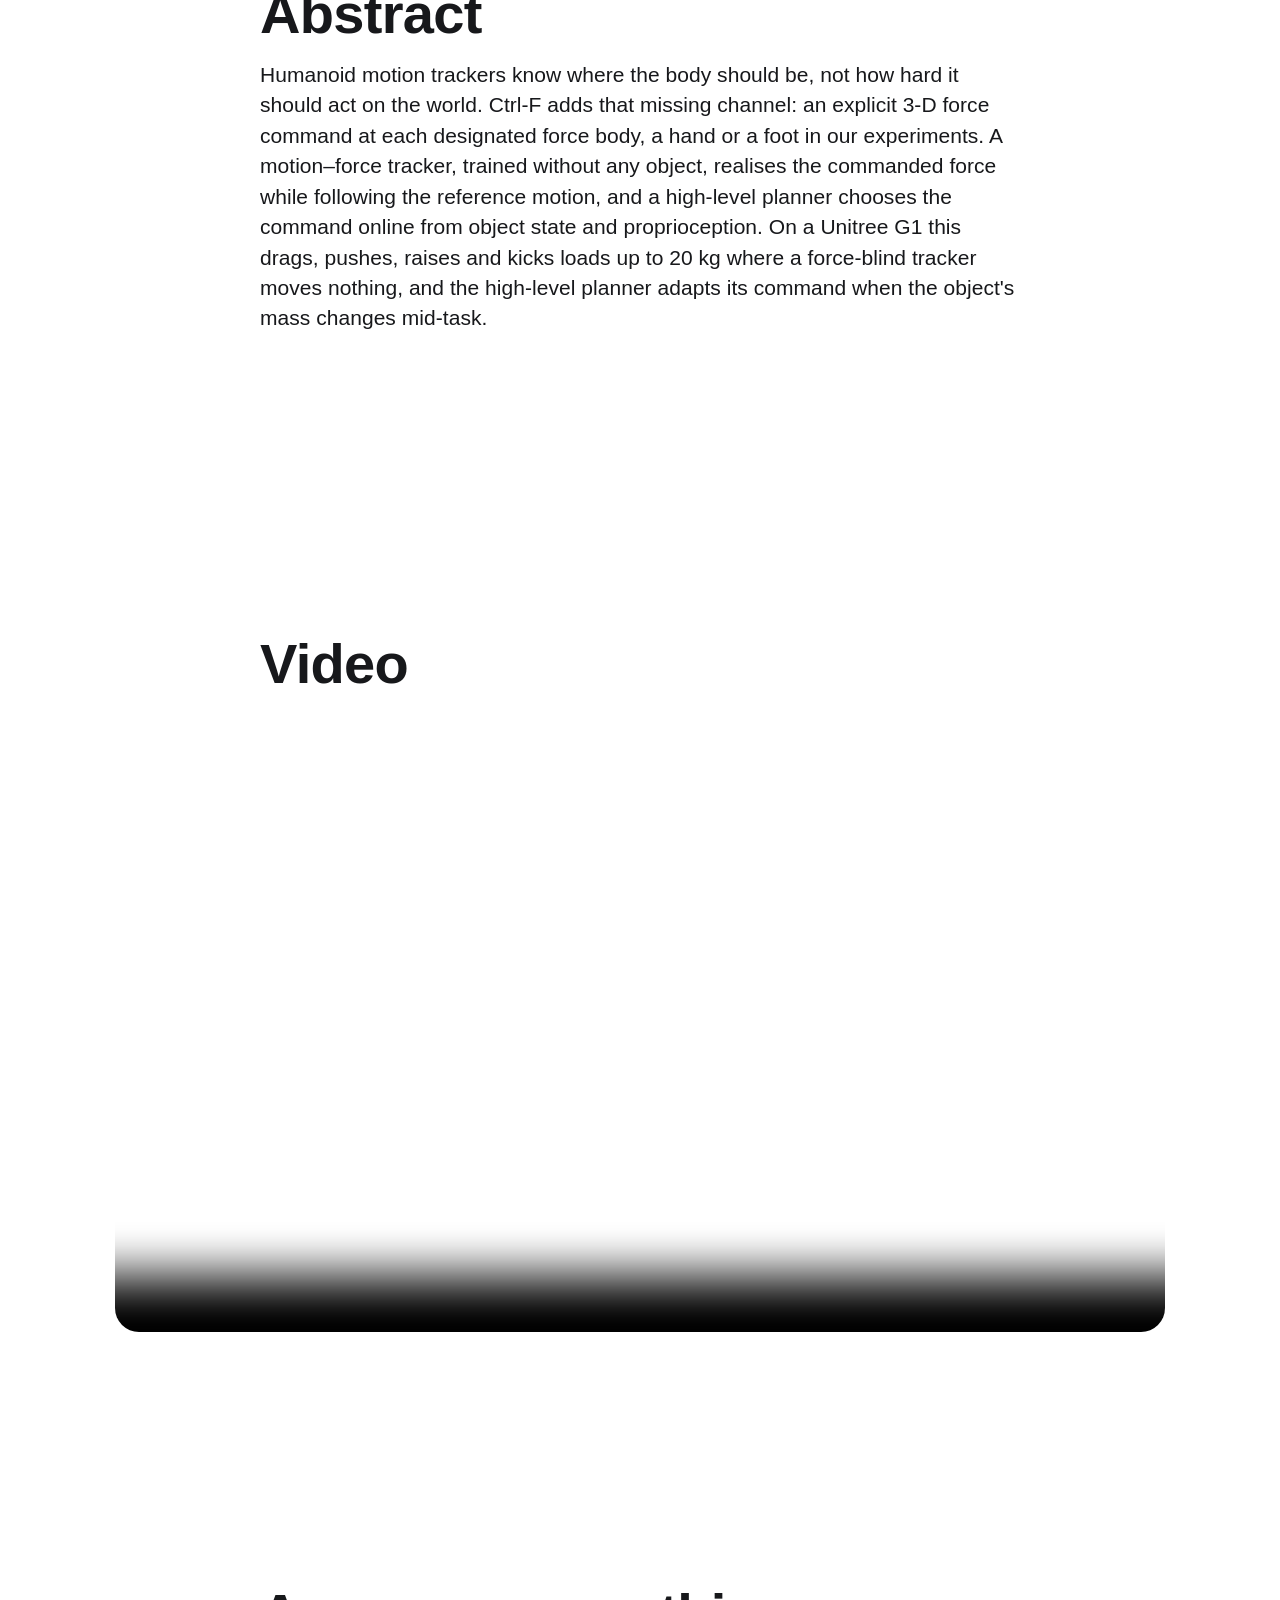
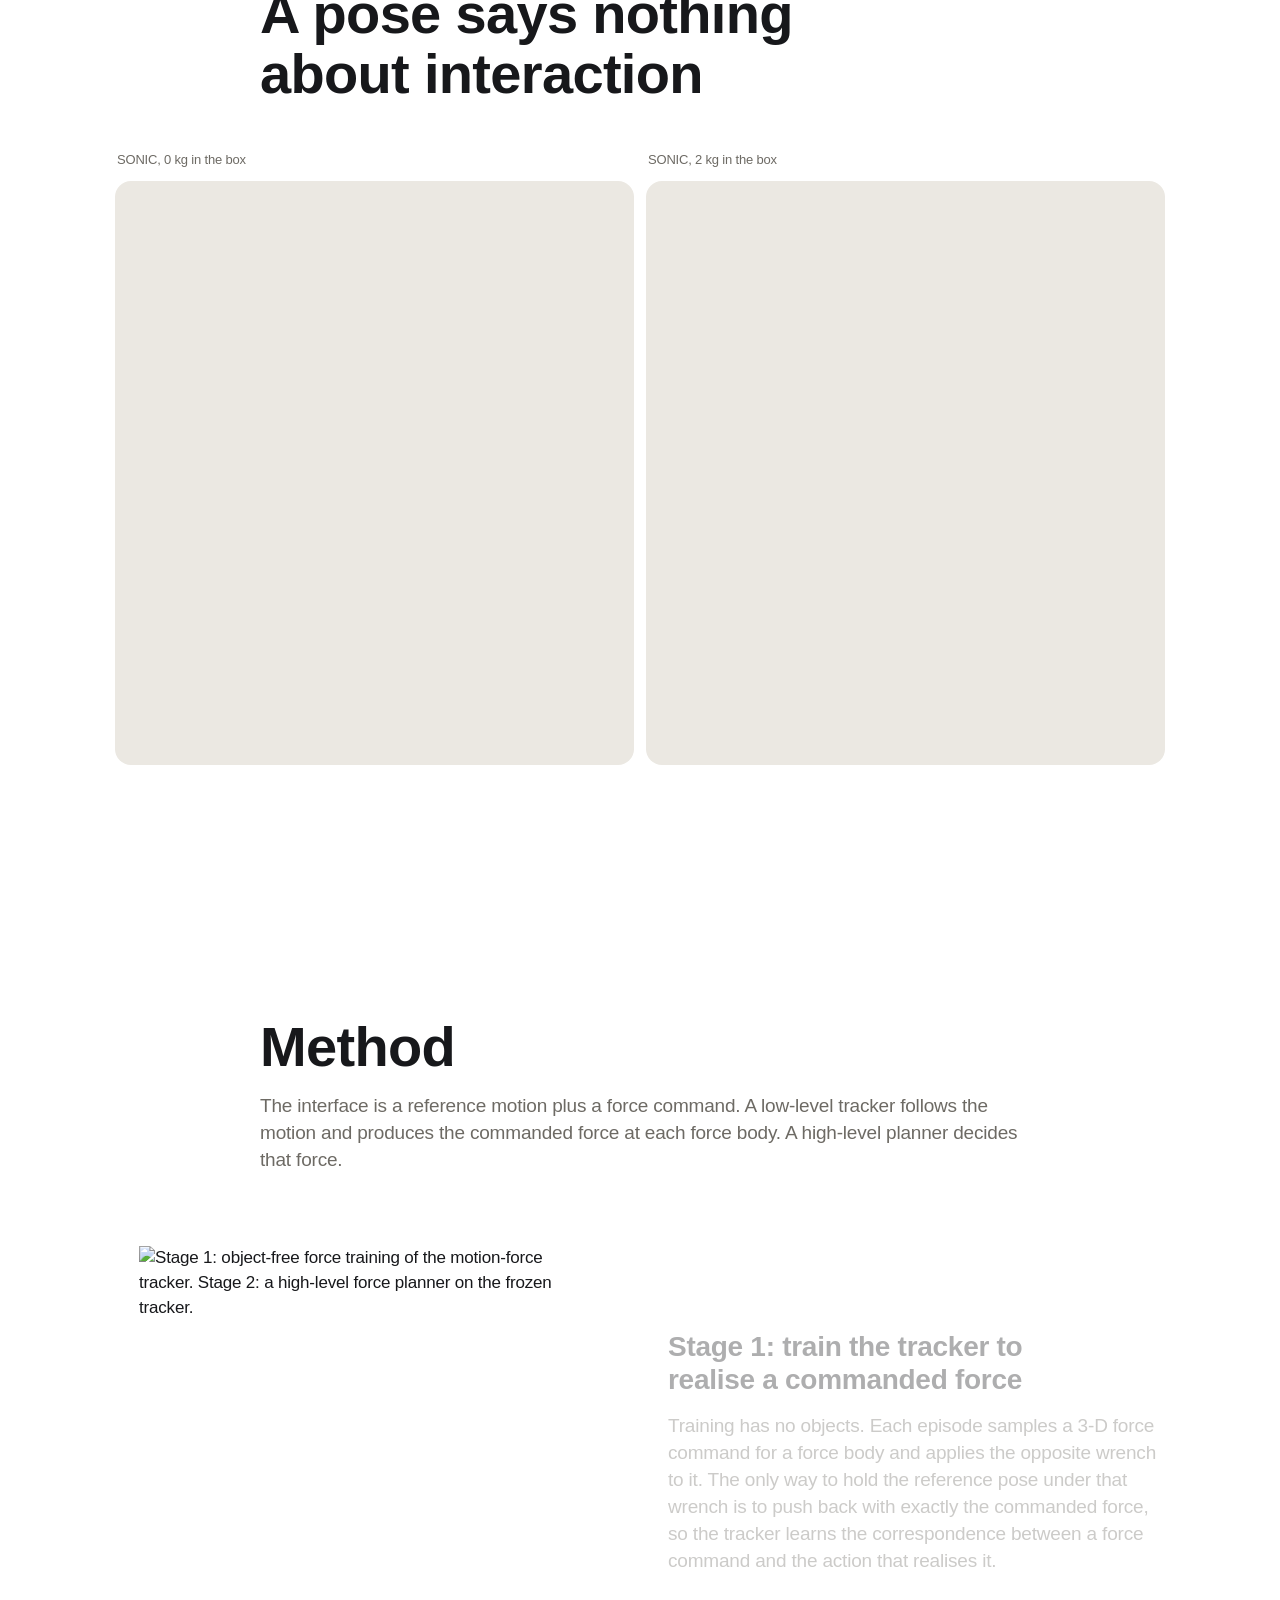
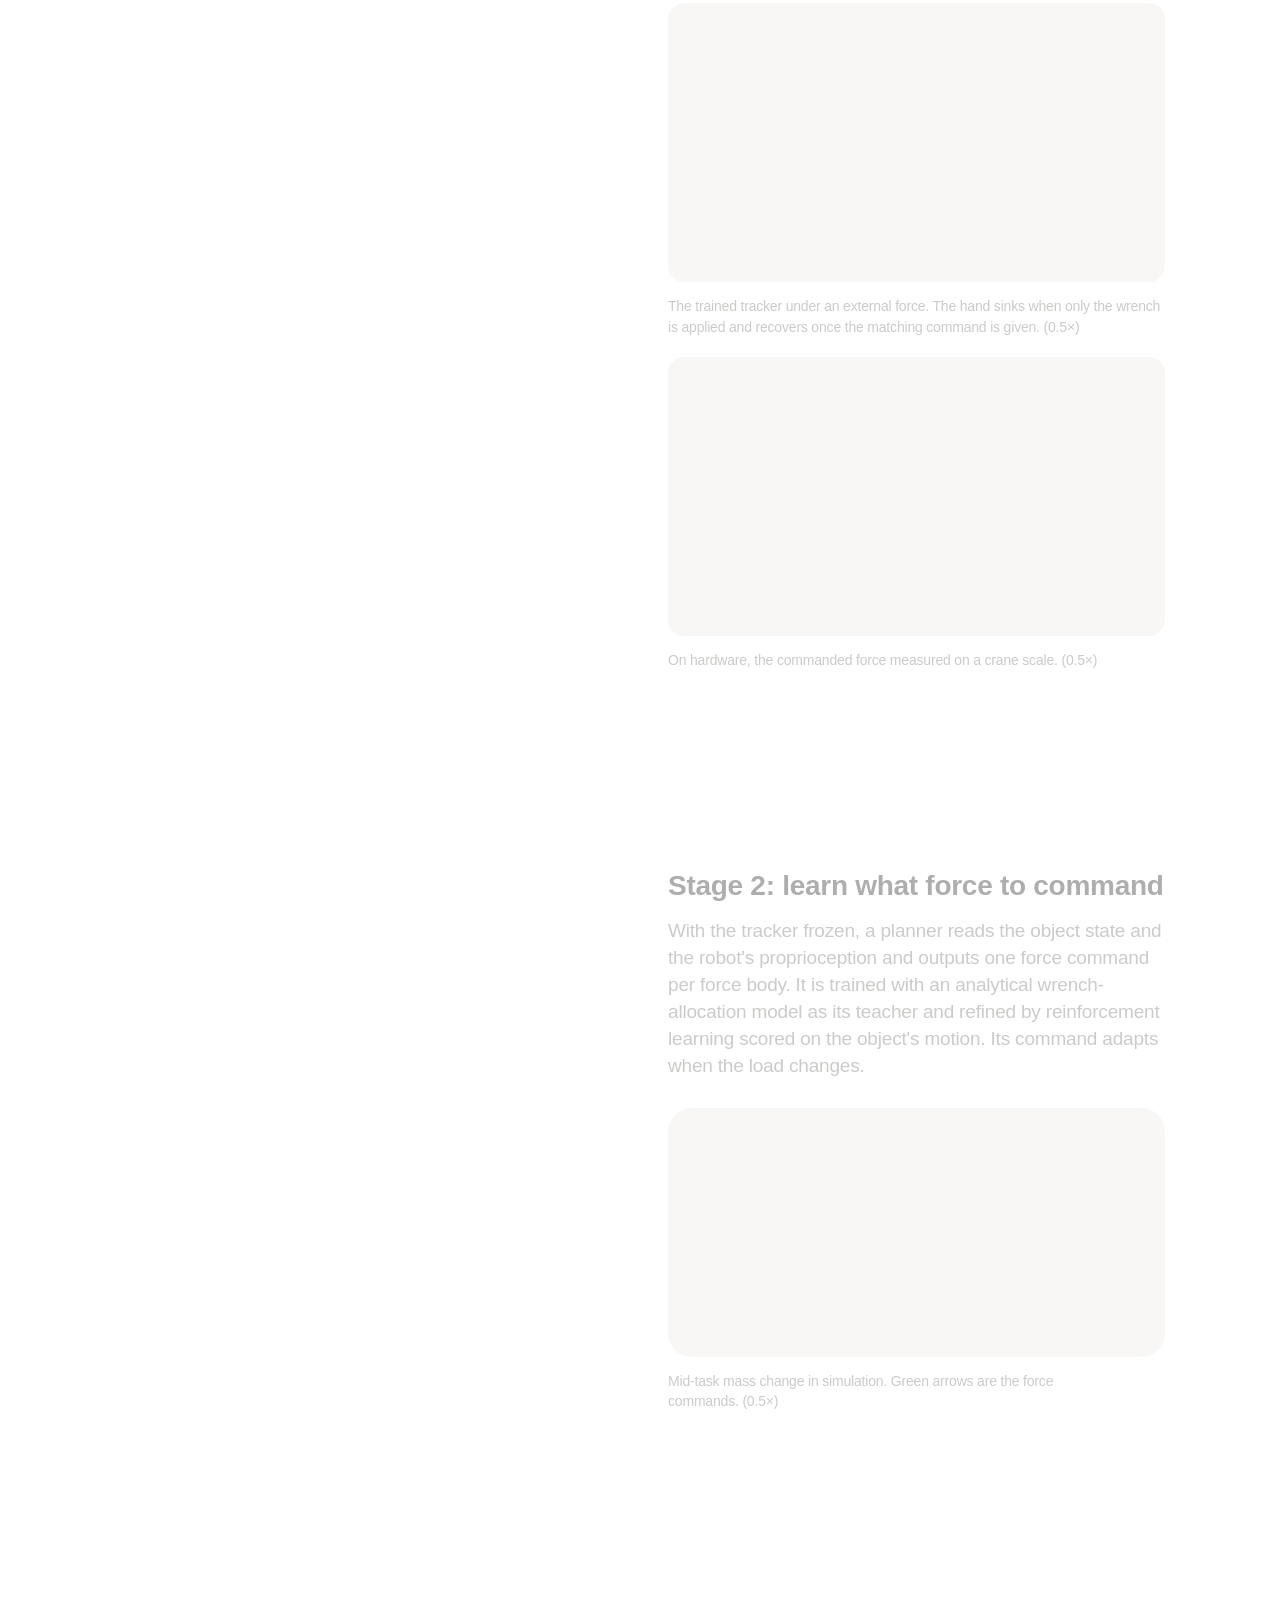
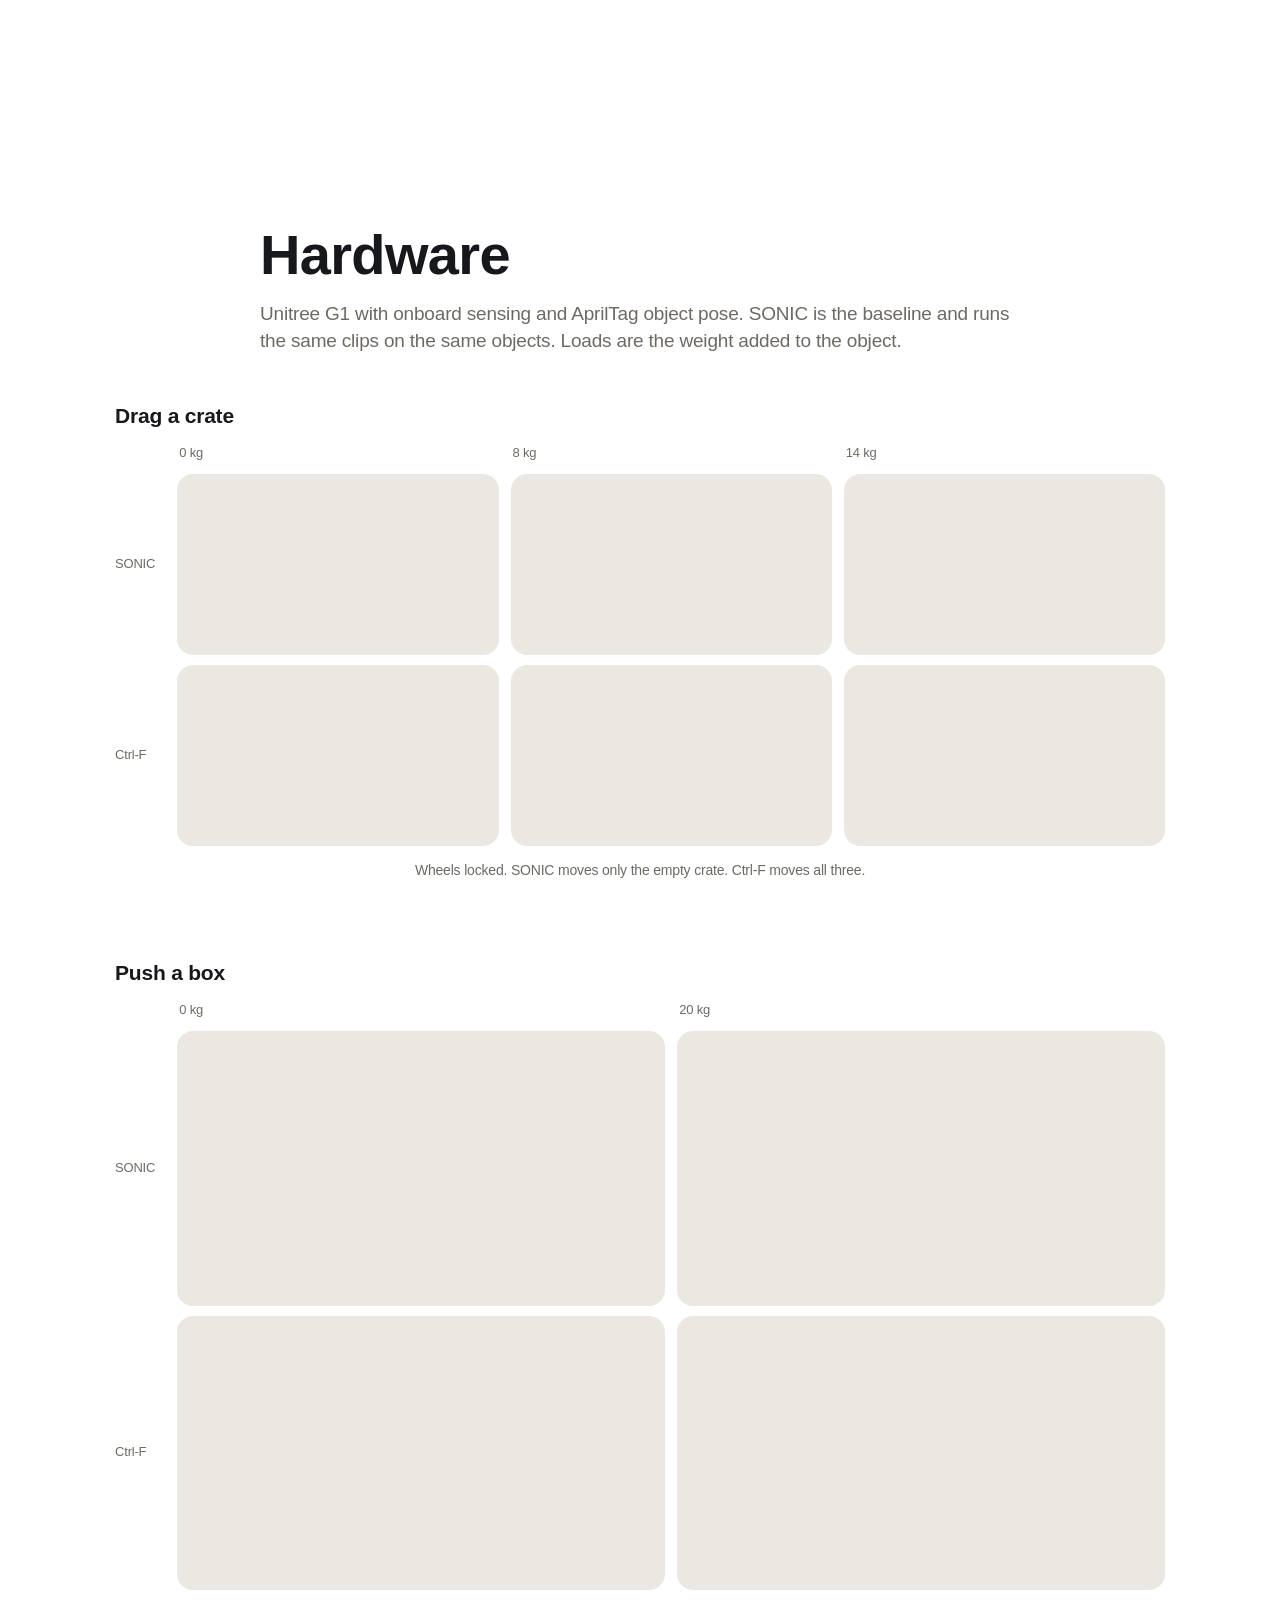
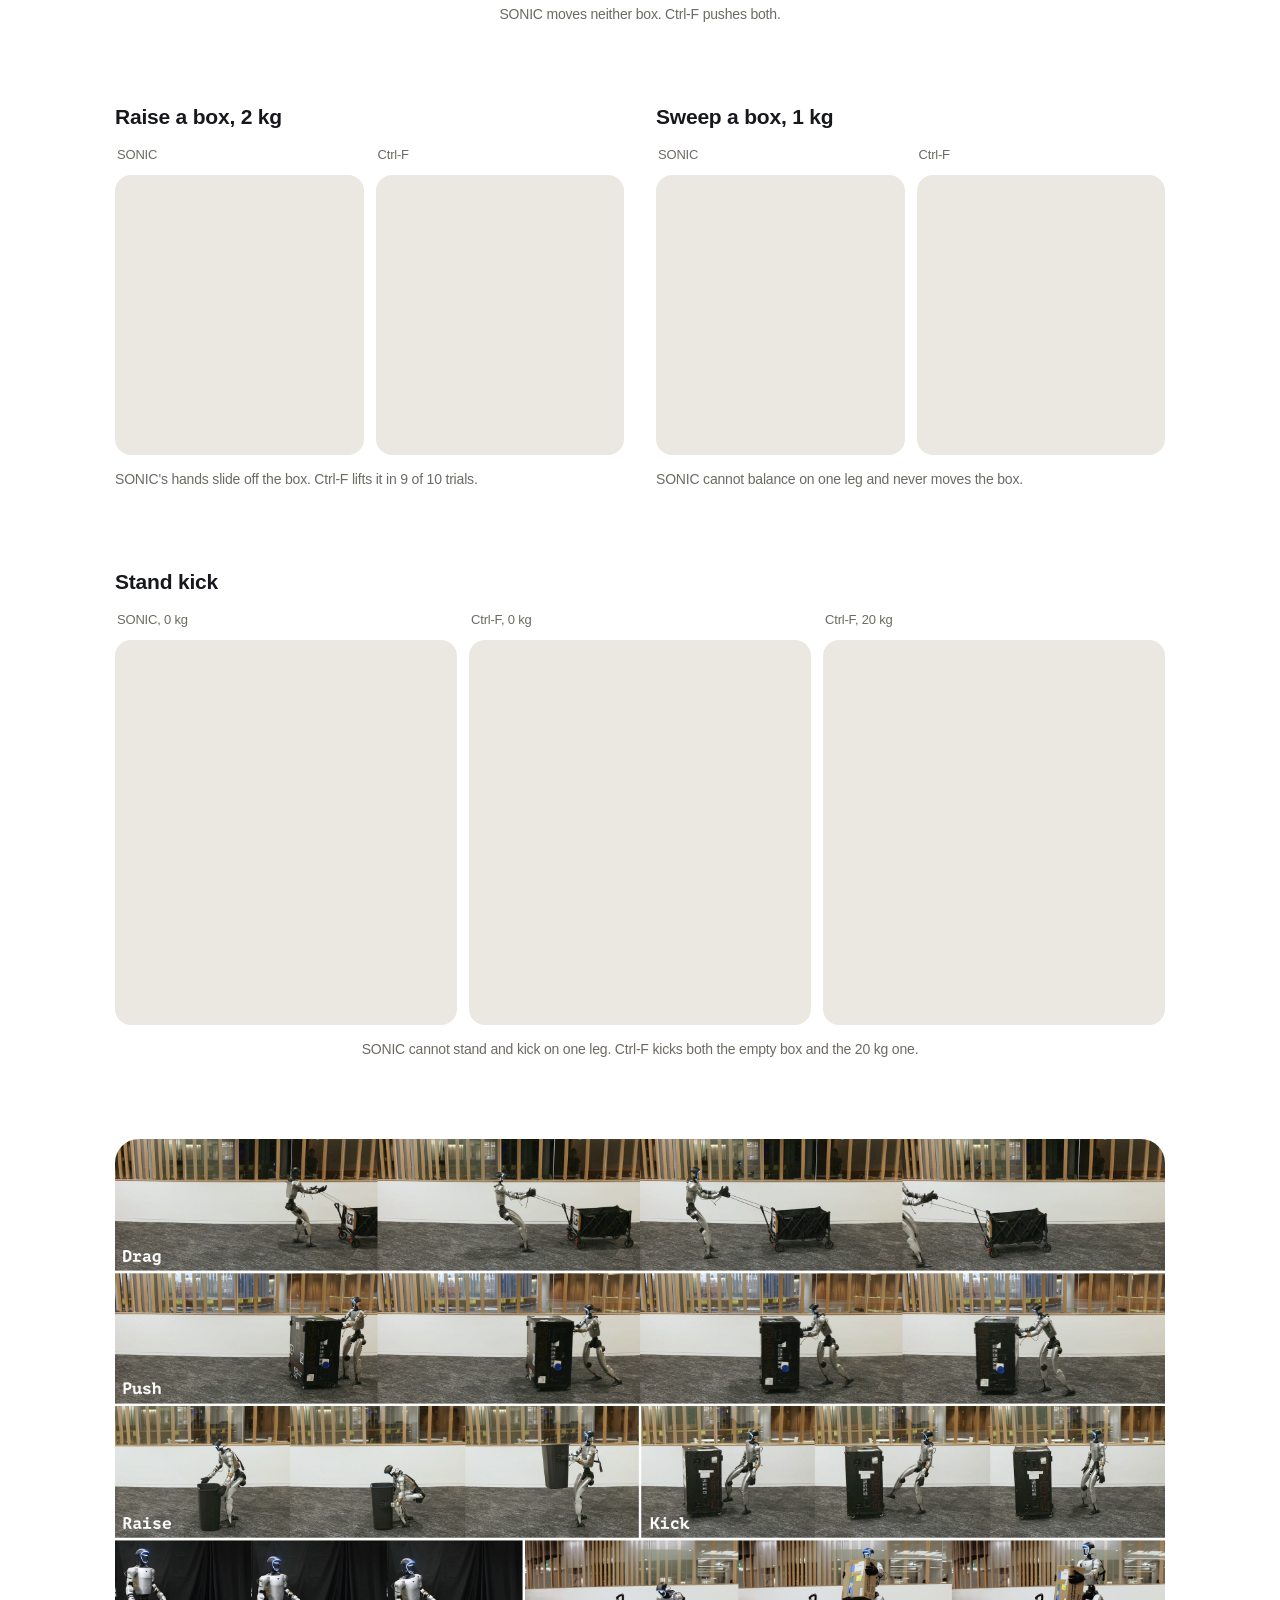
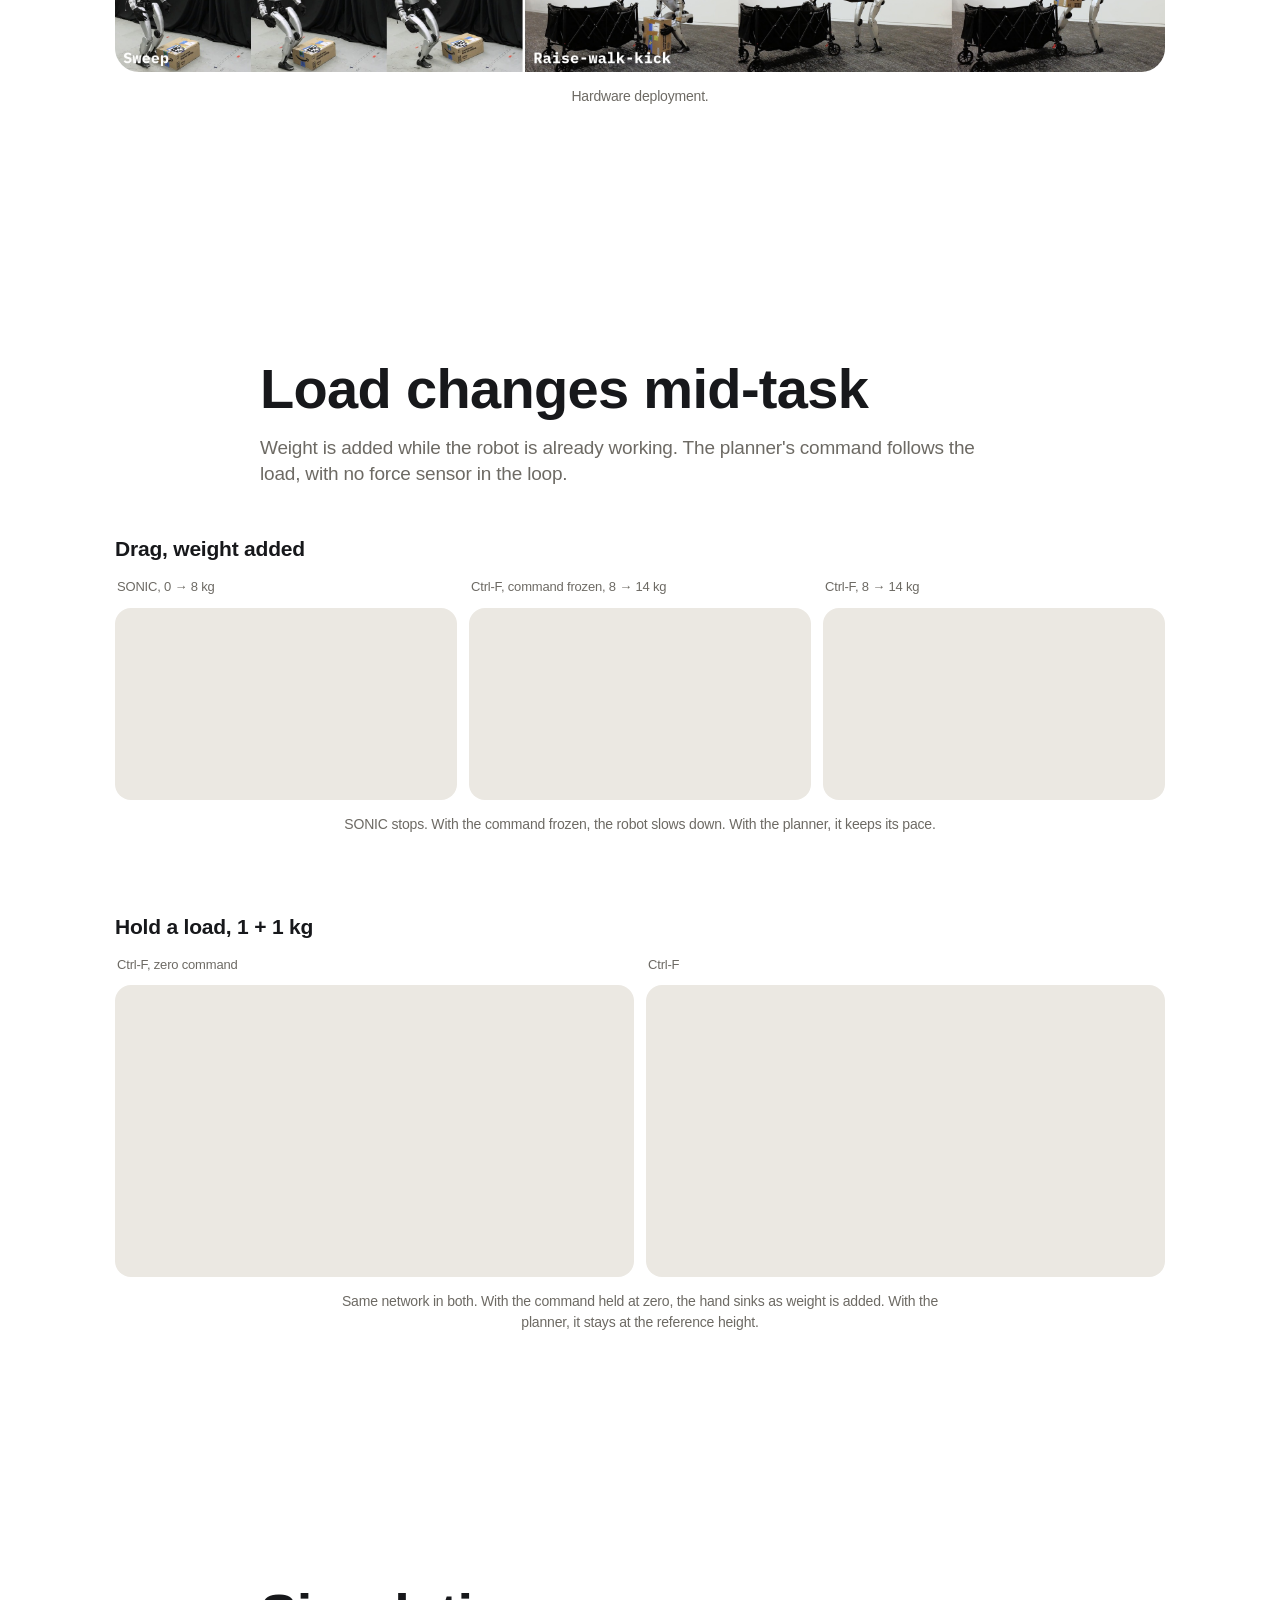
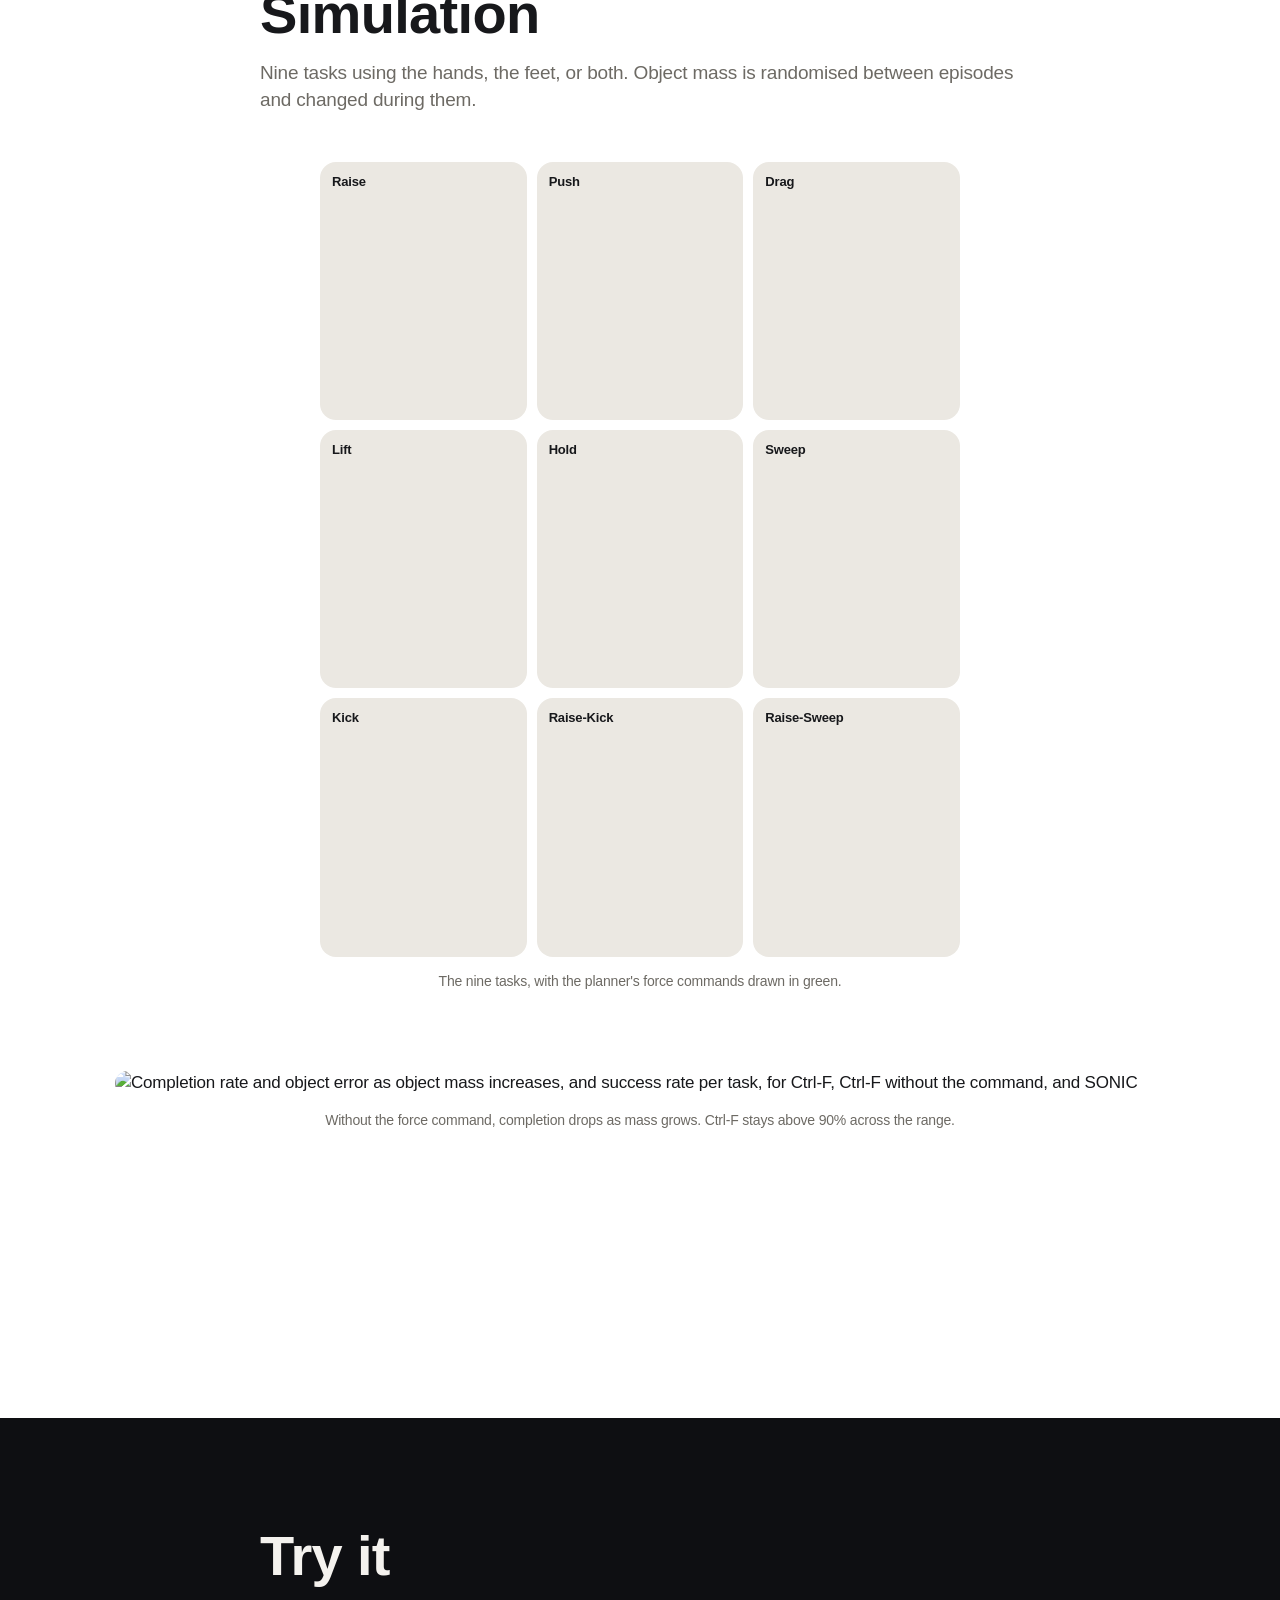
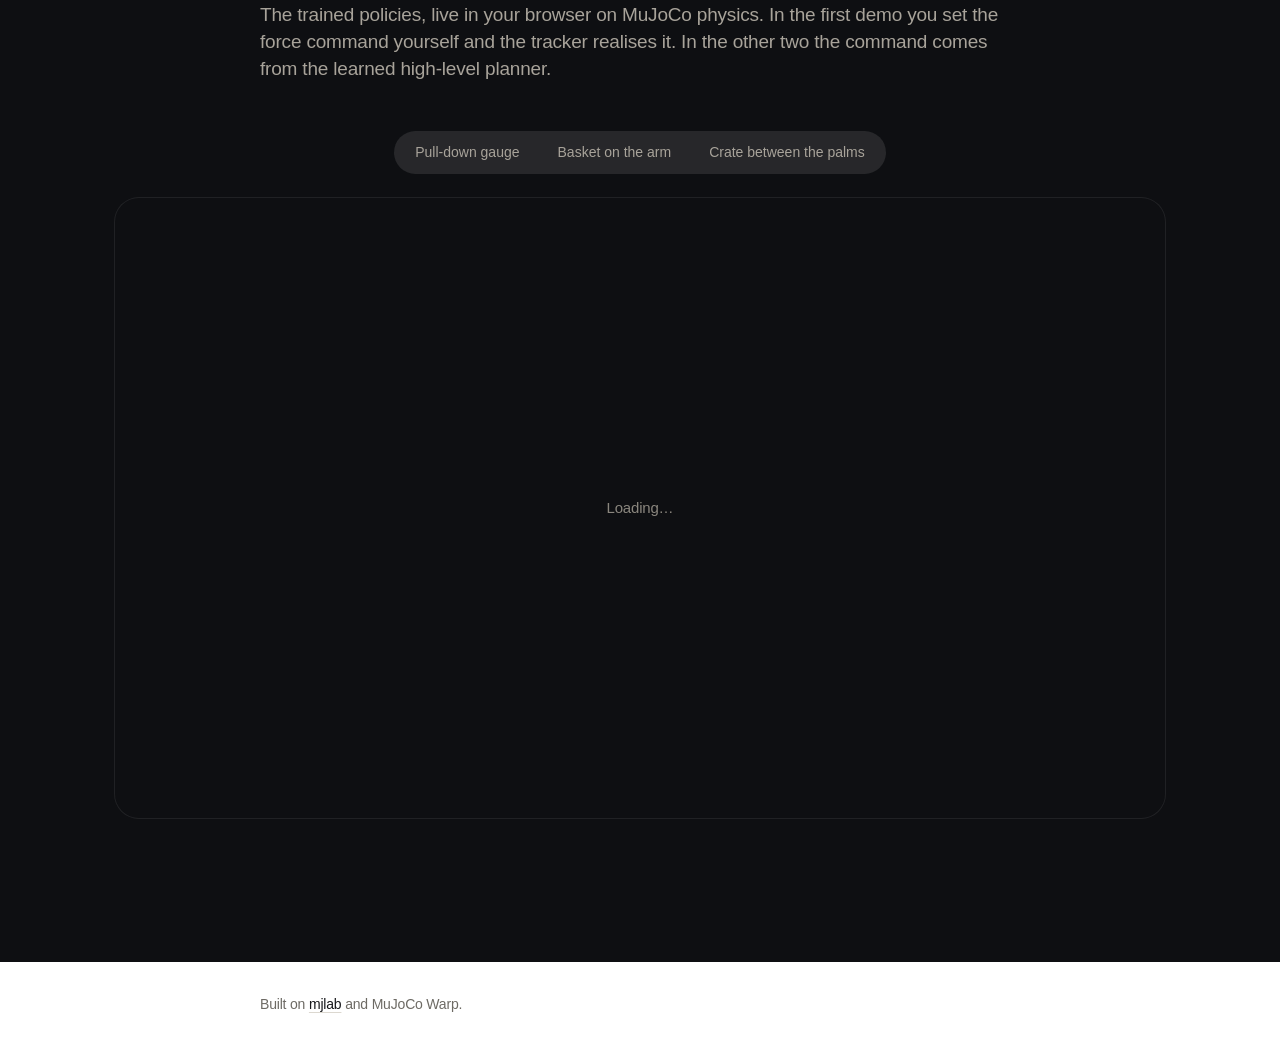
==== commit 29e3e527: "Hero links: Paper opens the arXiv PDF, add an arXiv link Co-Authored-By: Claude Opus 5.5 <noreply@an" ====
--- a/index.html
+++ b/index.html
@@ -61,7 +61,8 @@
     <p class="authors"><span>Mengjie Zhao*</span>, <span>Yuxin Chen*</span>, <span>Yiyang Shao</span>, <span>Chuye Hong</span>, <span>Jiakang Chen</span>, <span>Koushil Sreenath</span>, <span>Masayoshi Tomizuka</span></p>
     <p class="affil">University of California, Berkeley&emsp;<span>*Equal contribution</span></p>
     <p class="links">
-      <a class="pill solid lg" href="assets/ctrlf_icra_draft.pdf">Paper</a>
+      <a class="pill solid lg" href="https://arxiv.org/pdf/2611.05507">Paper</a>
+      <a class="pill out lg" href="https://arxiv.org/abs/2611.05507">arXiv</a>
       <a class="pill out lg" href="#video">Video</a>
       <span class="pill out lg">Code</span>
     </p>
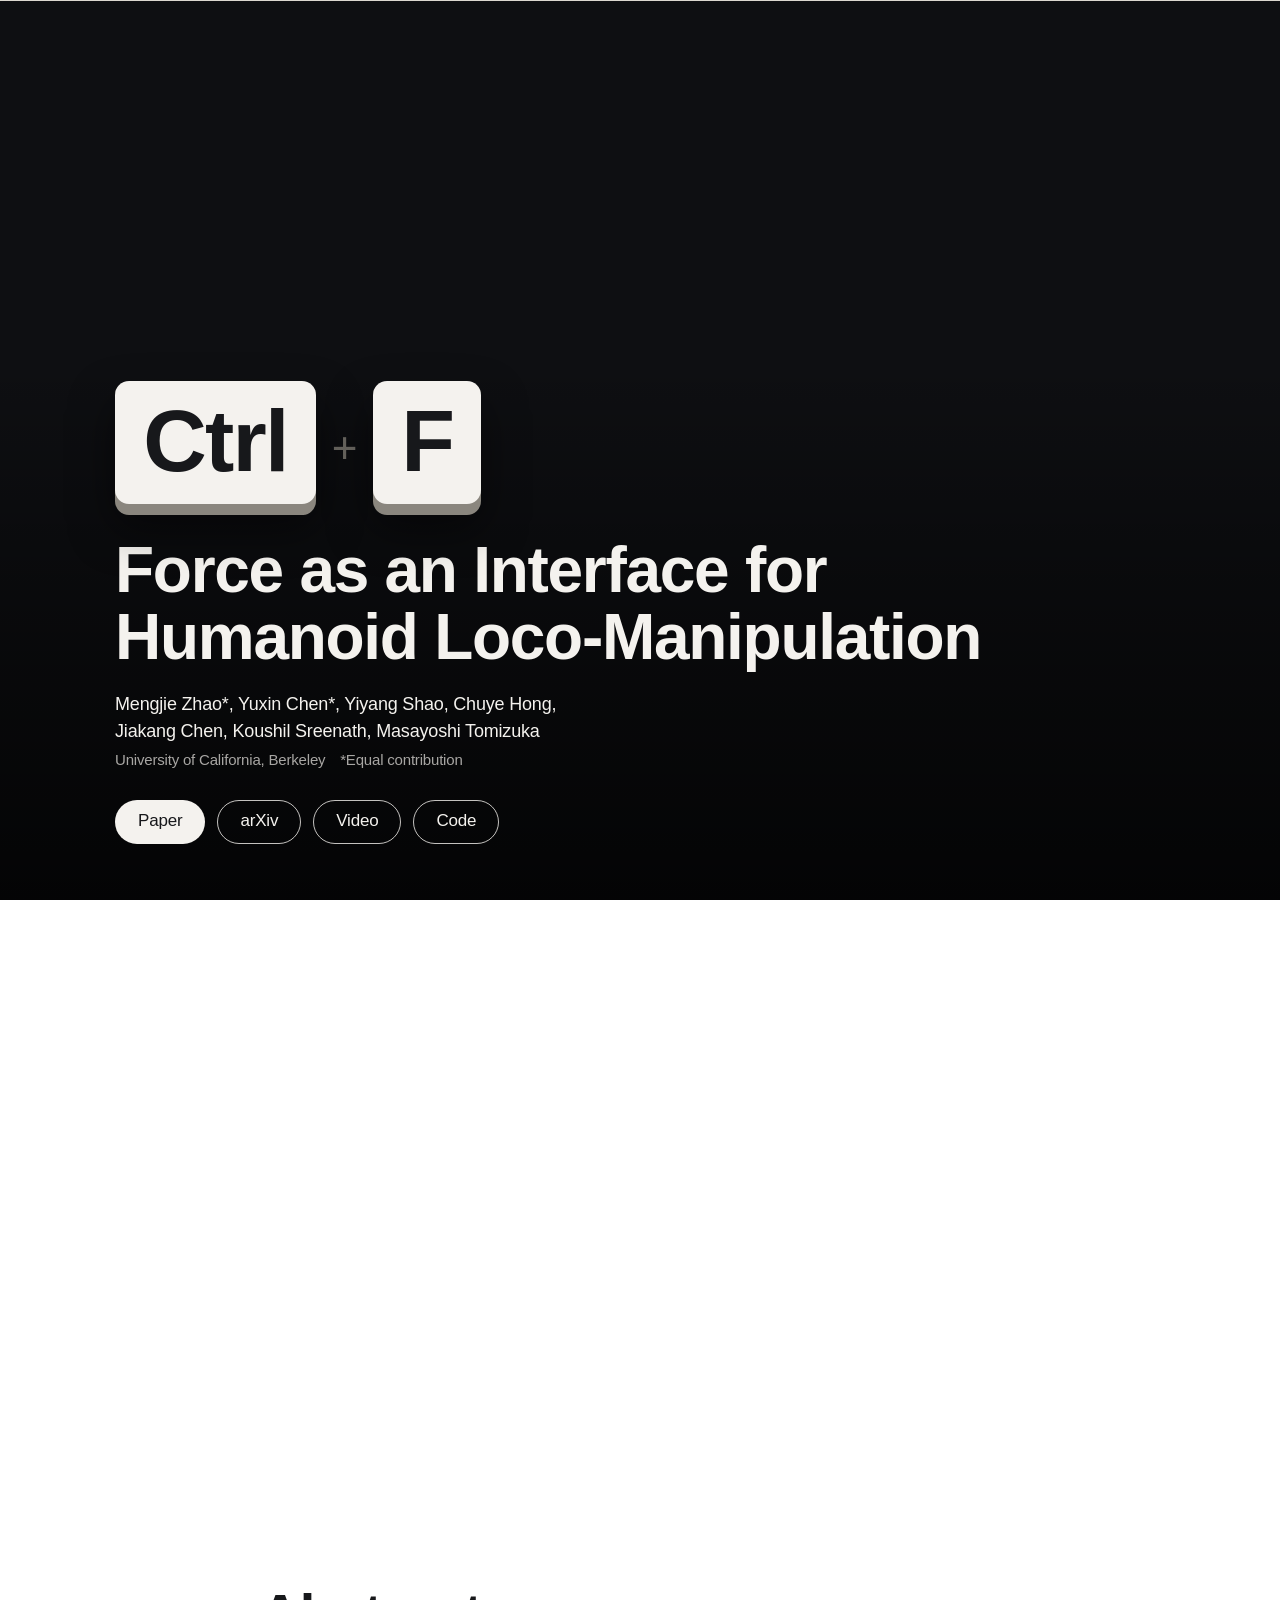
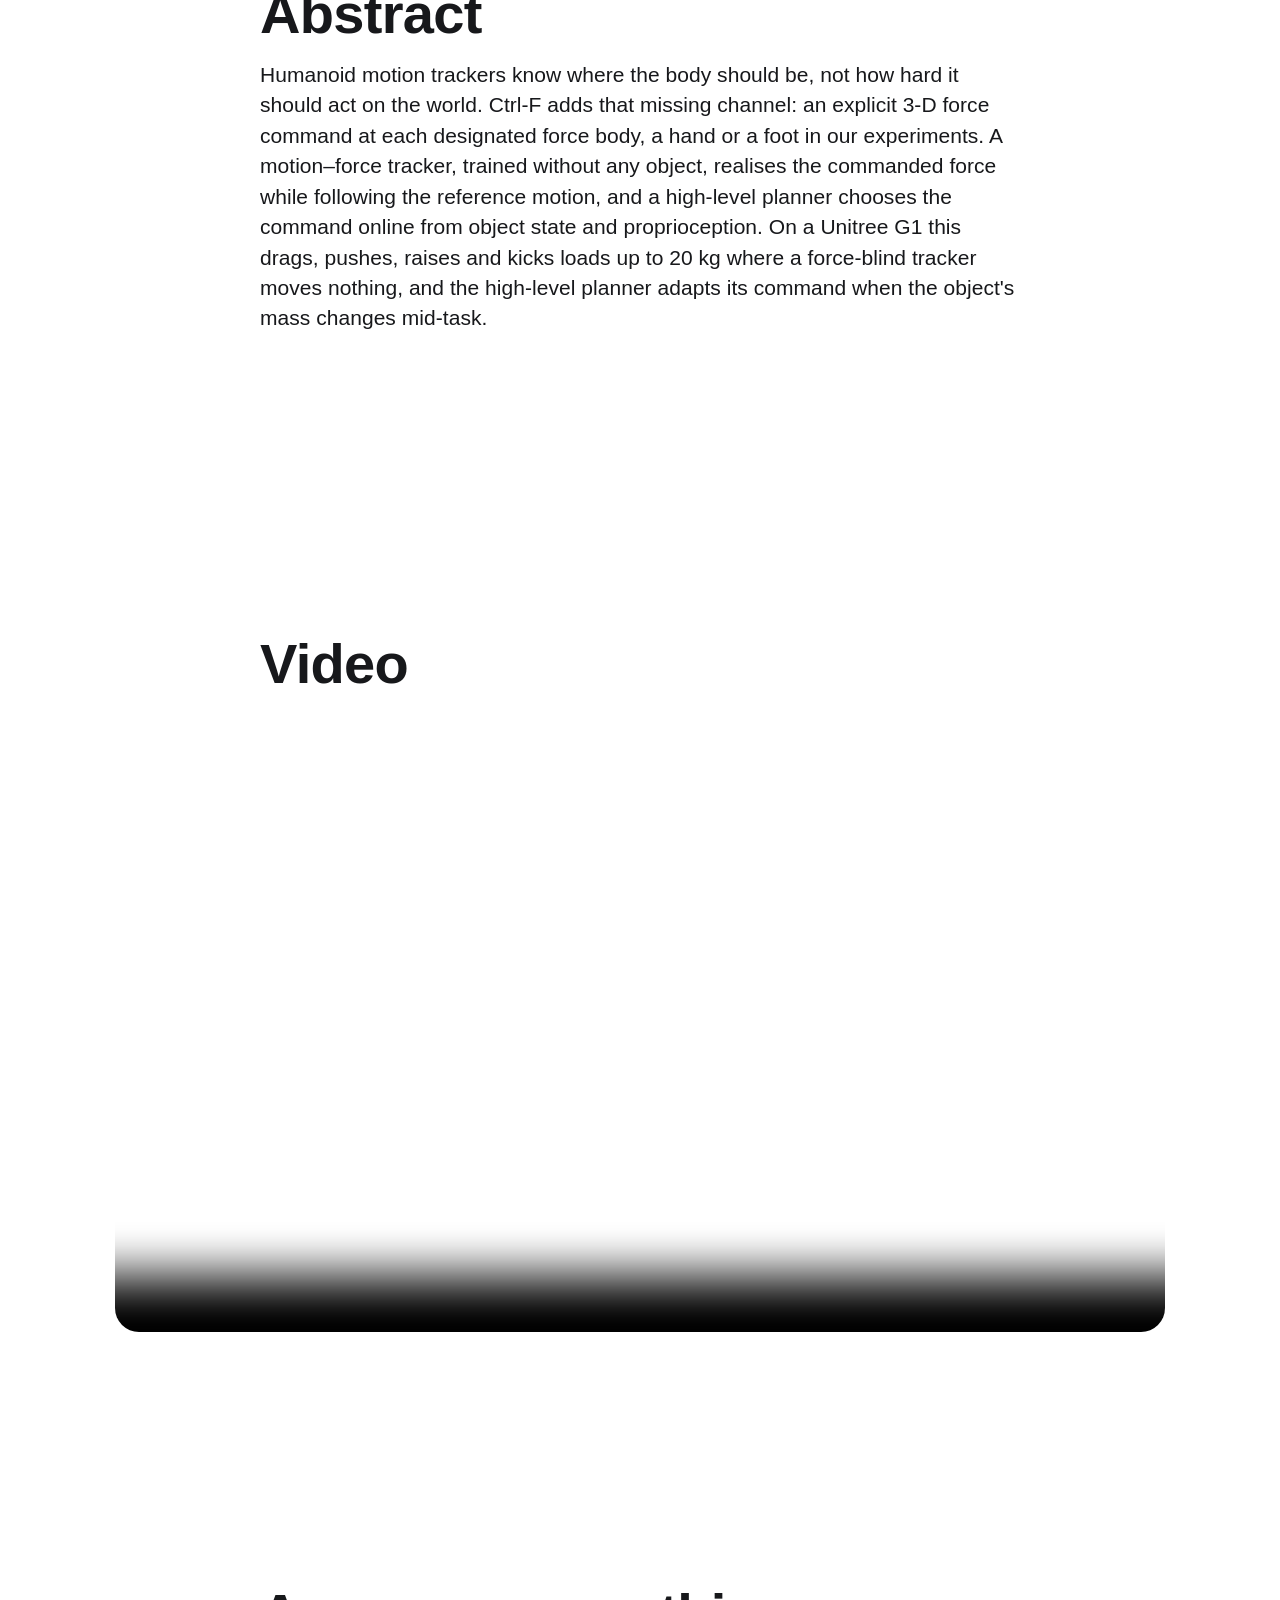
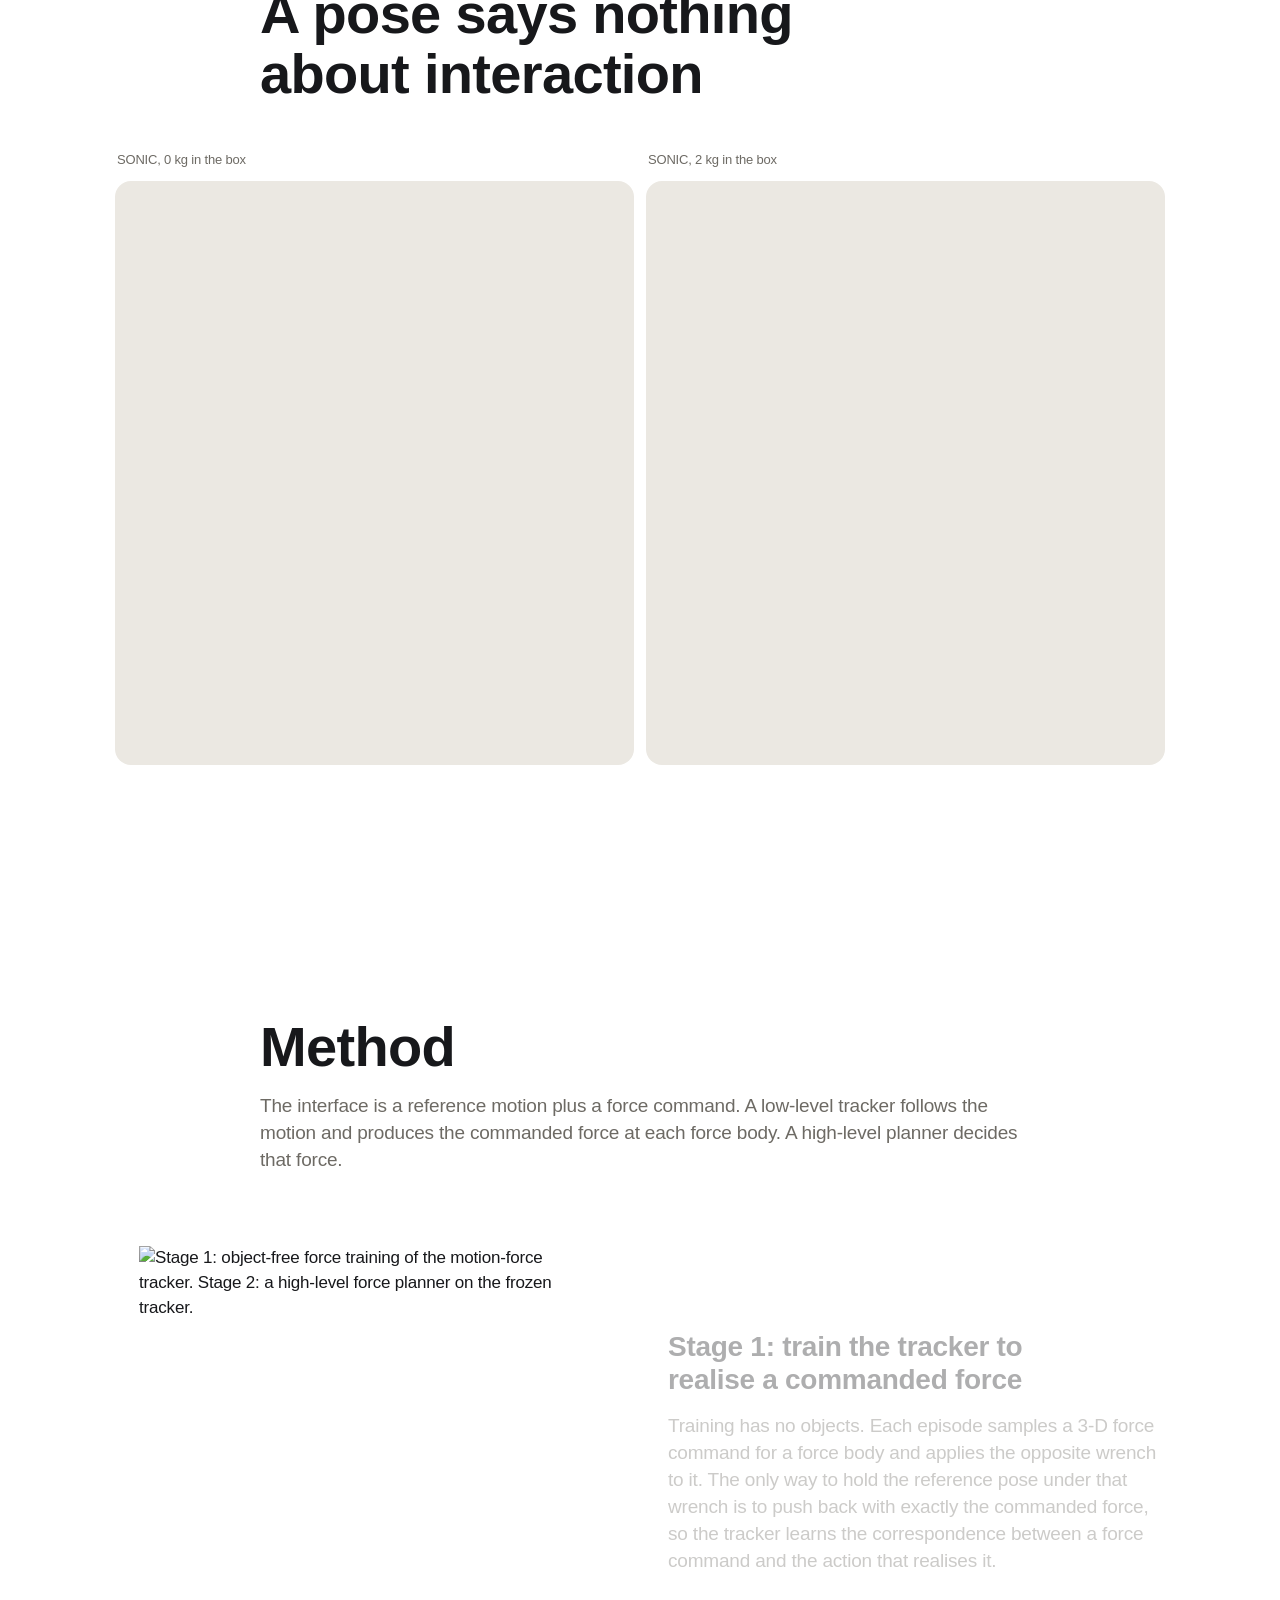
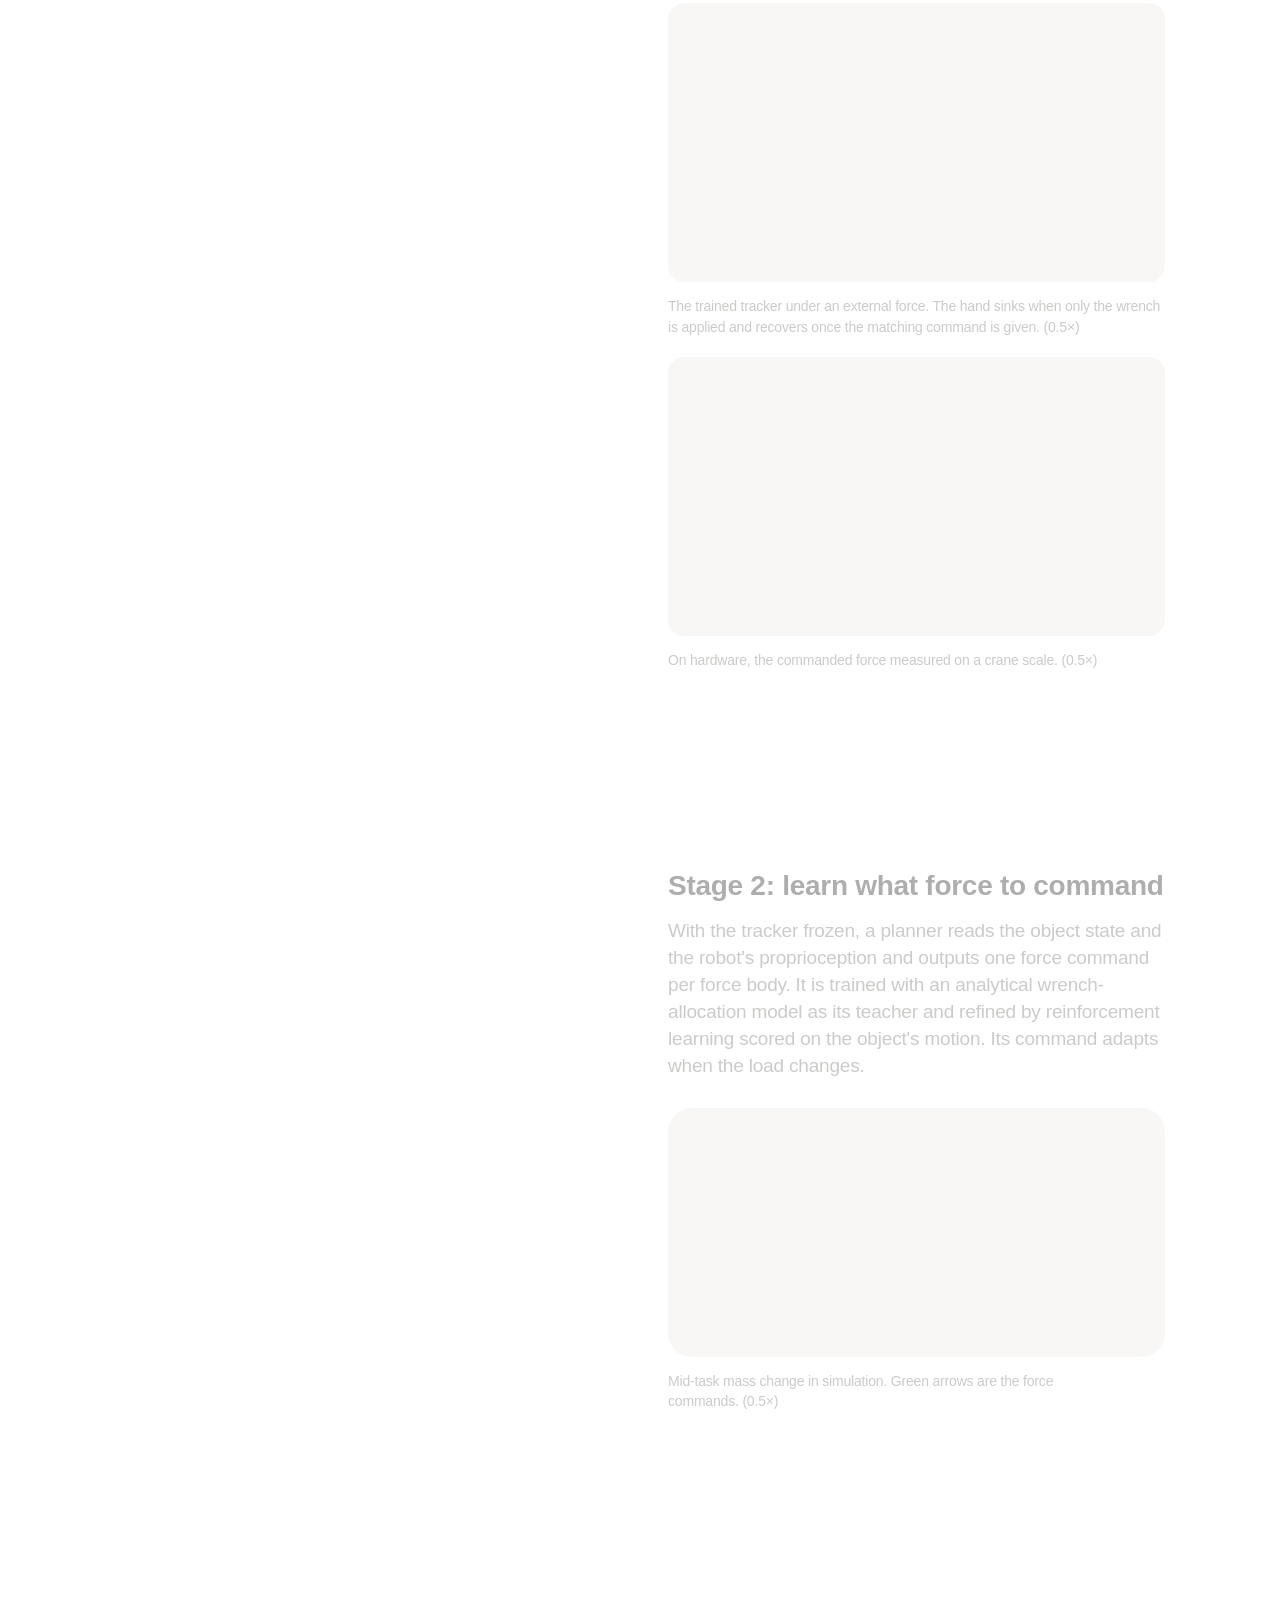
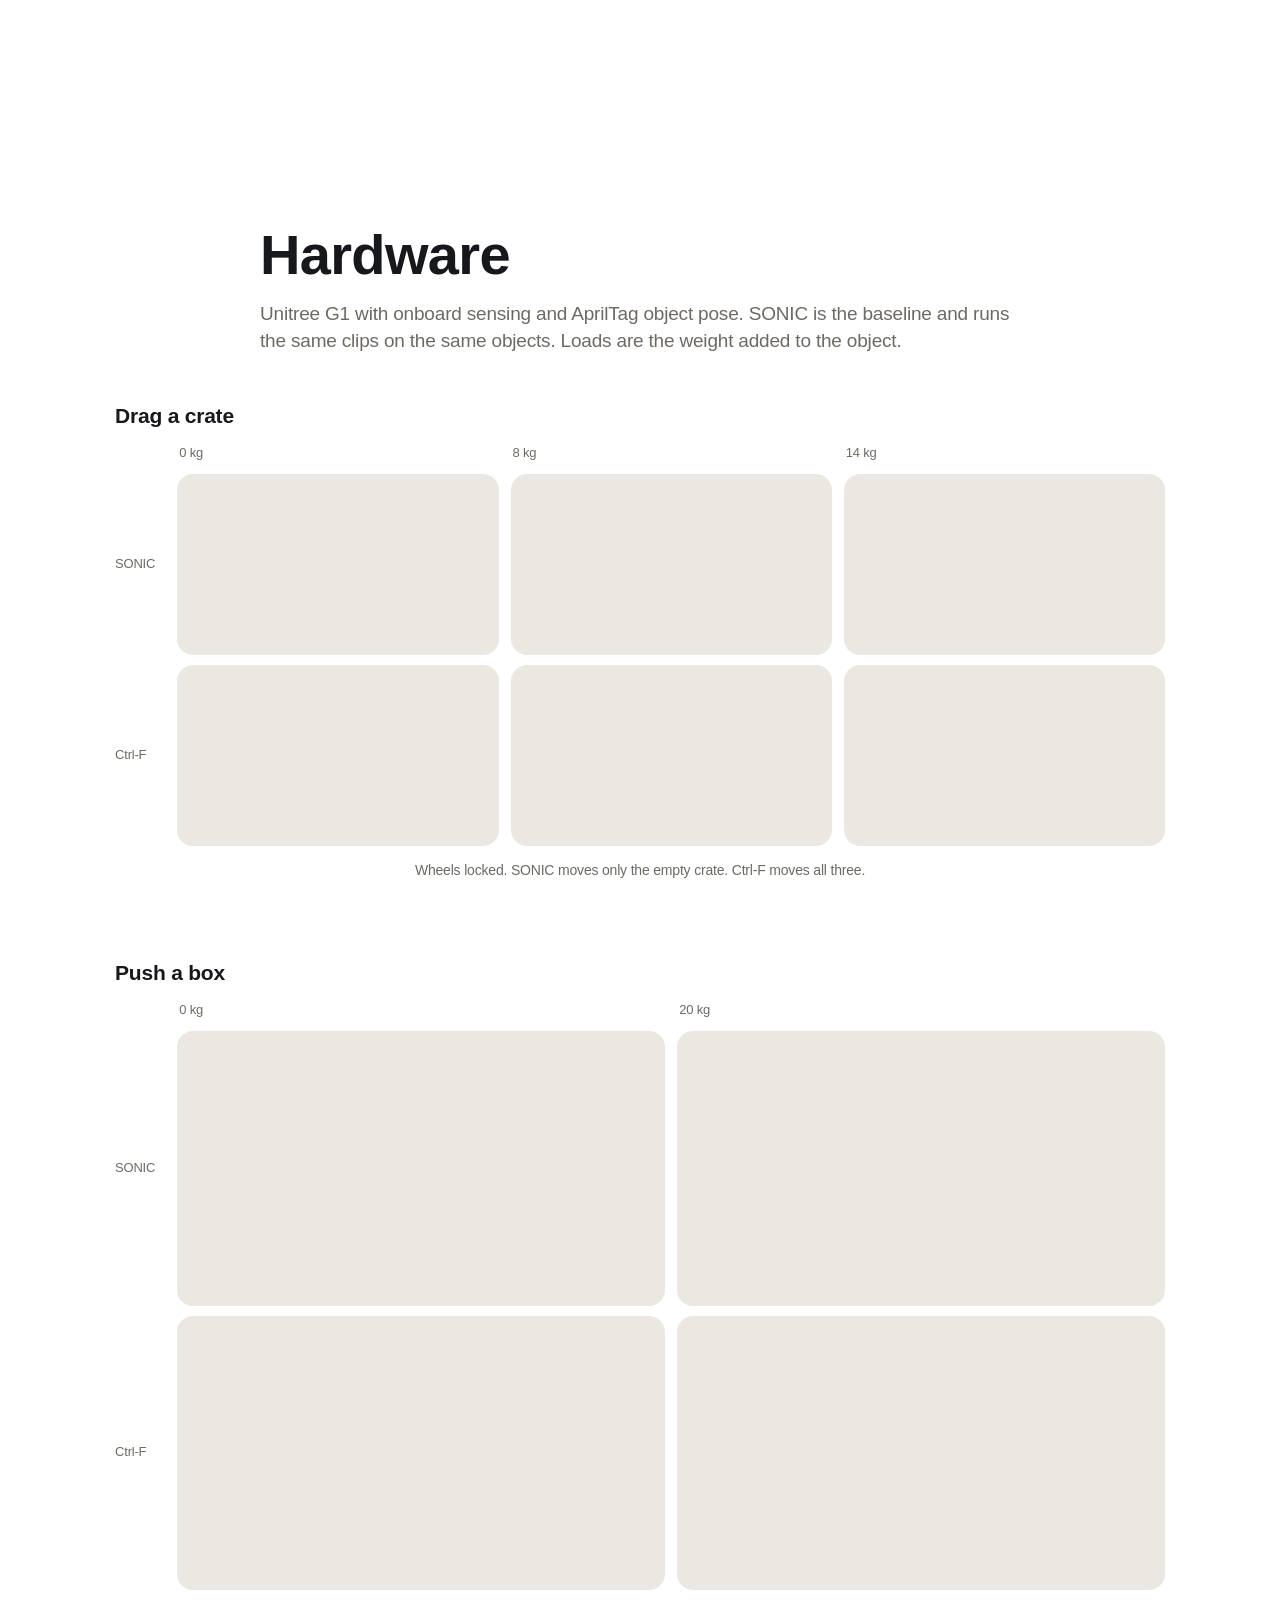
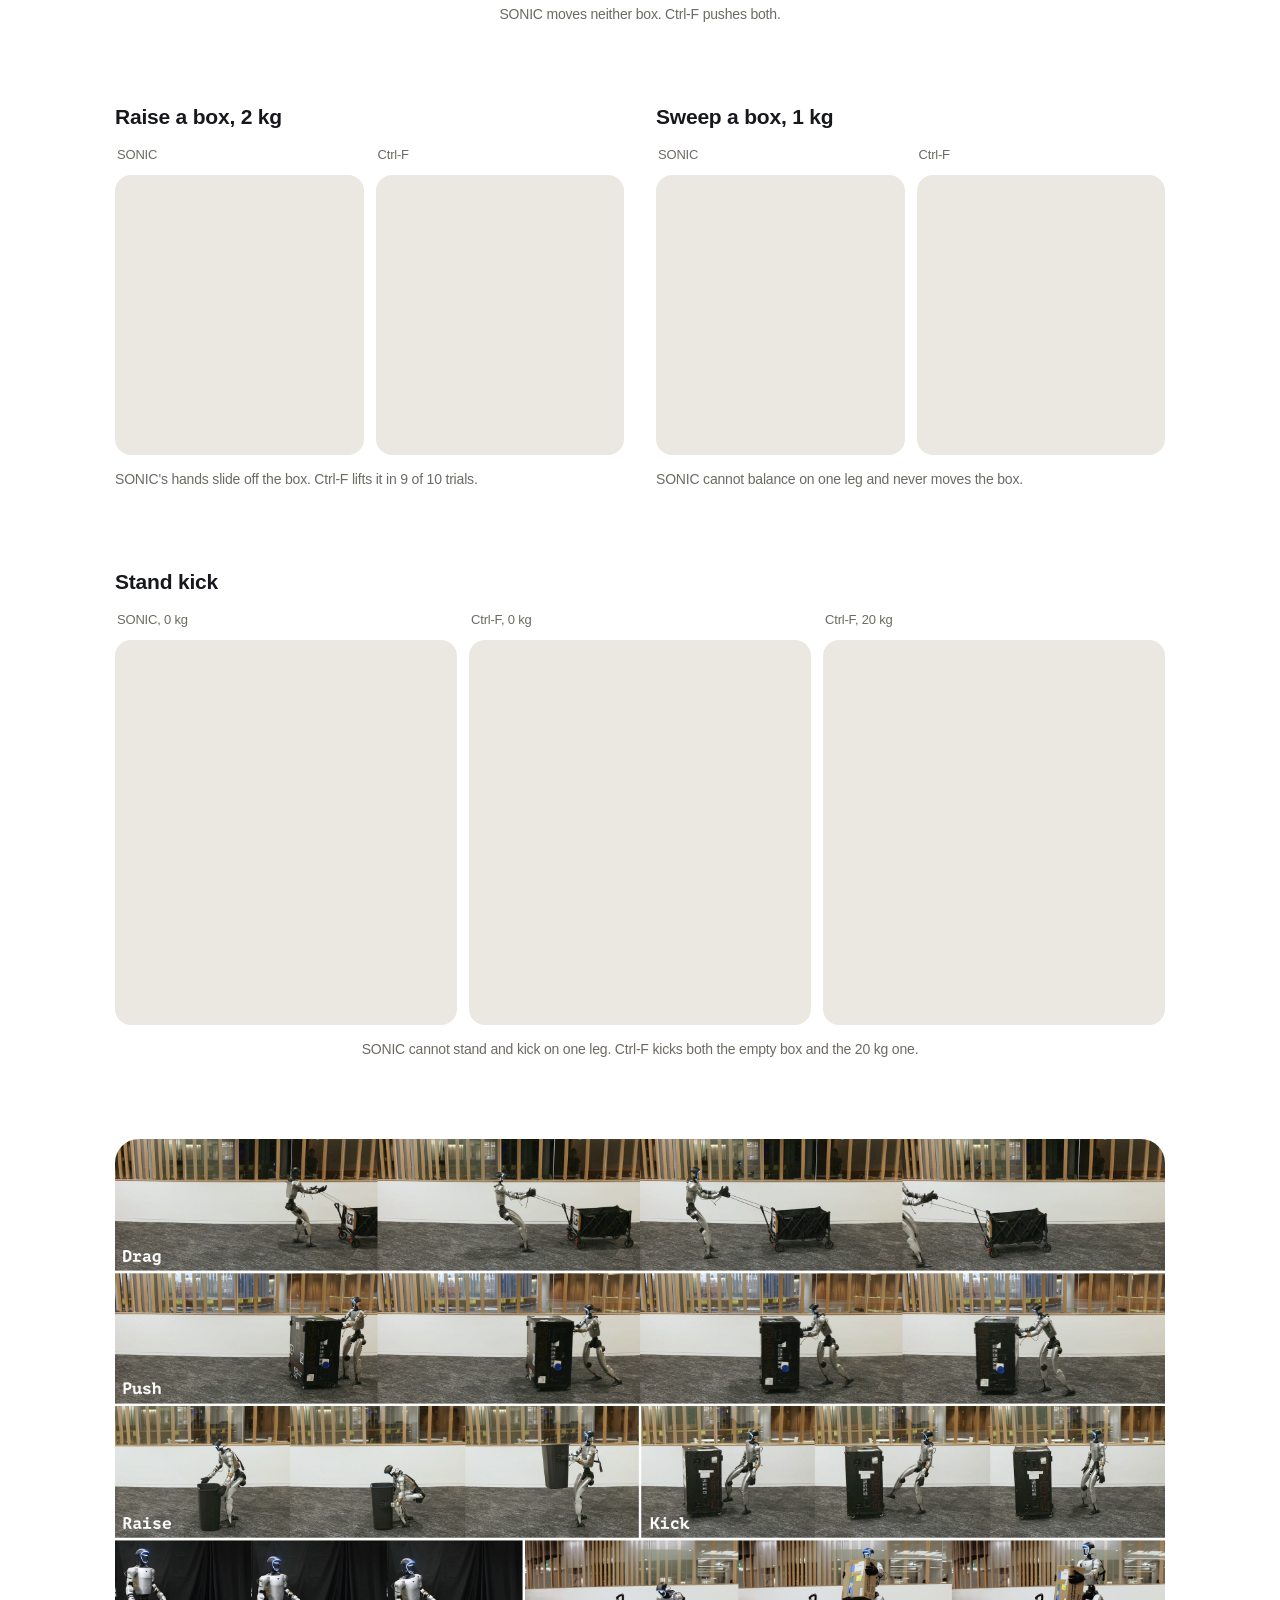
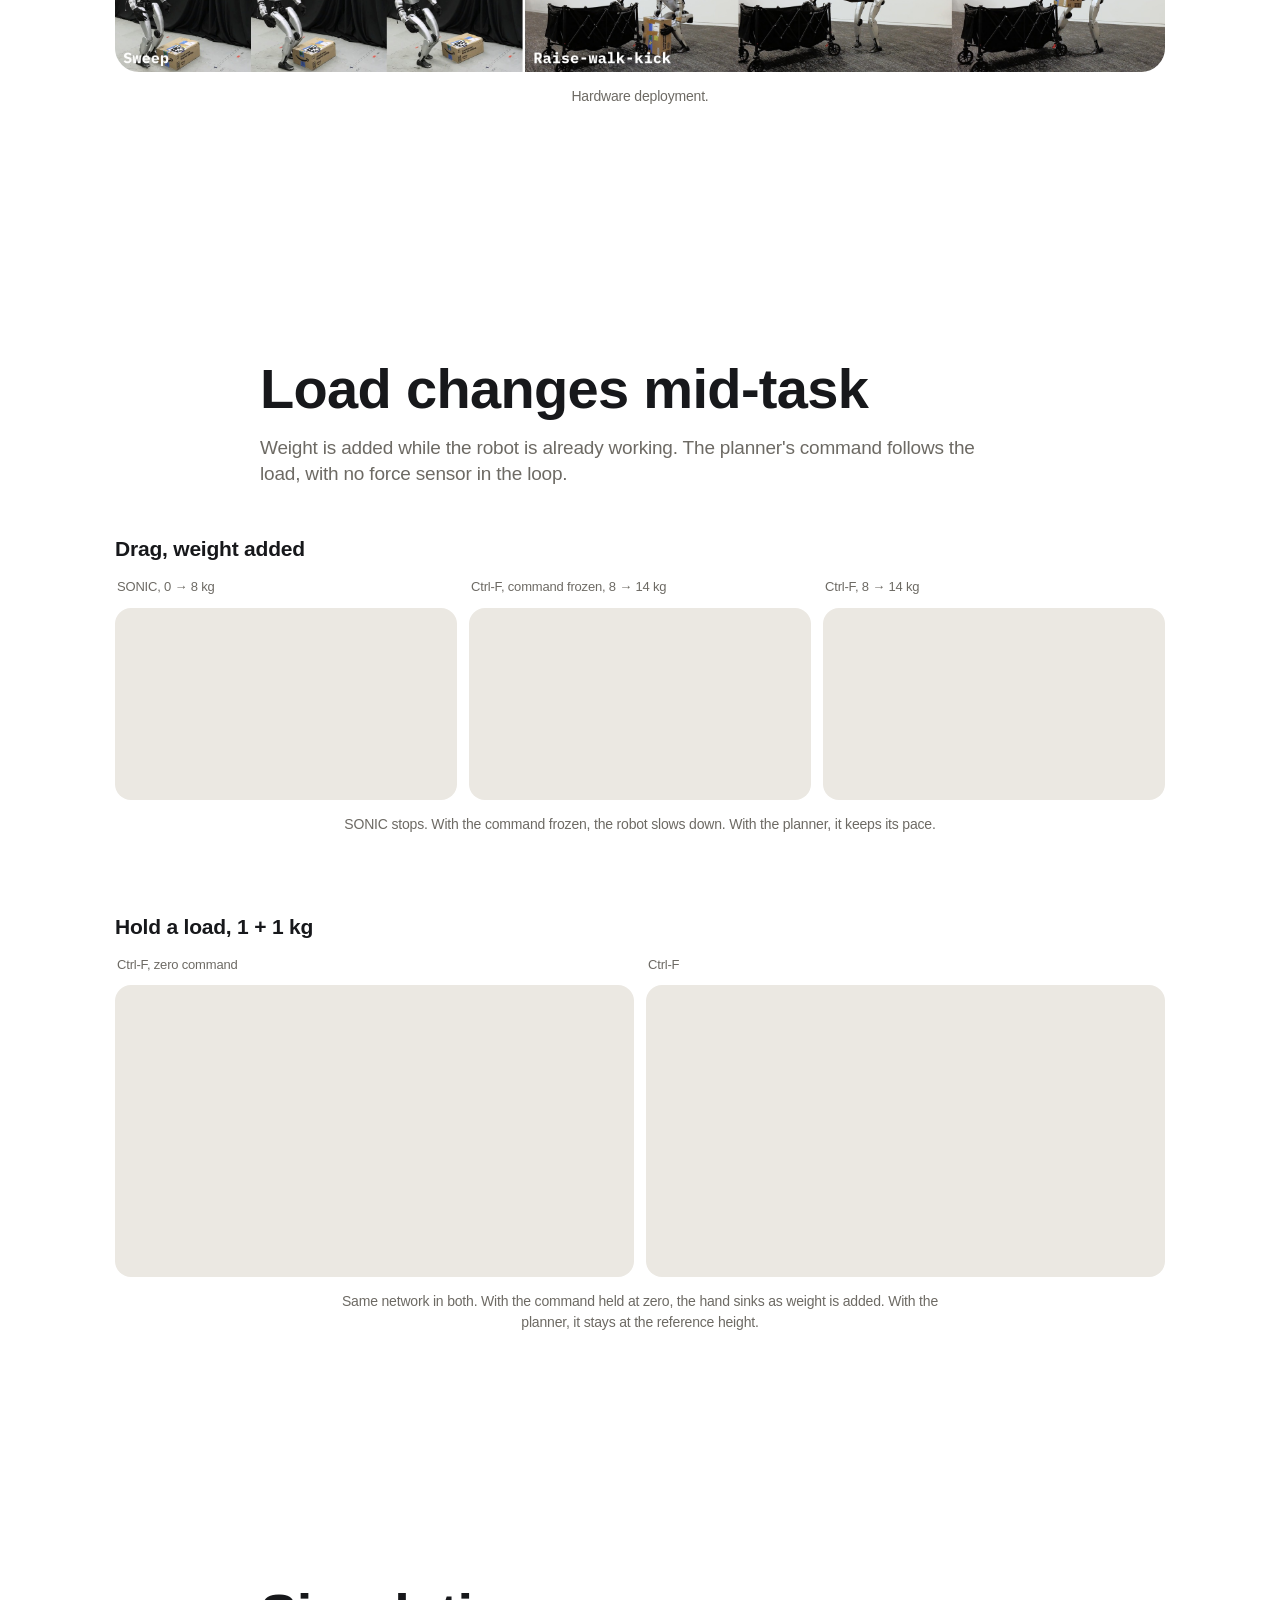
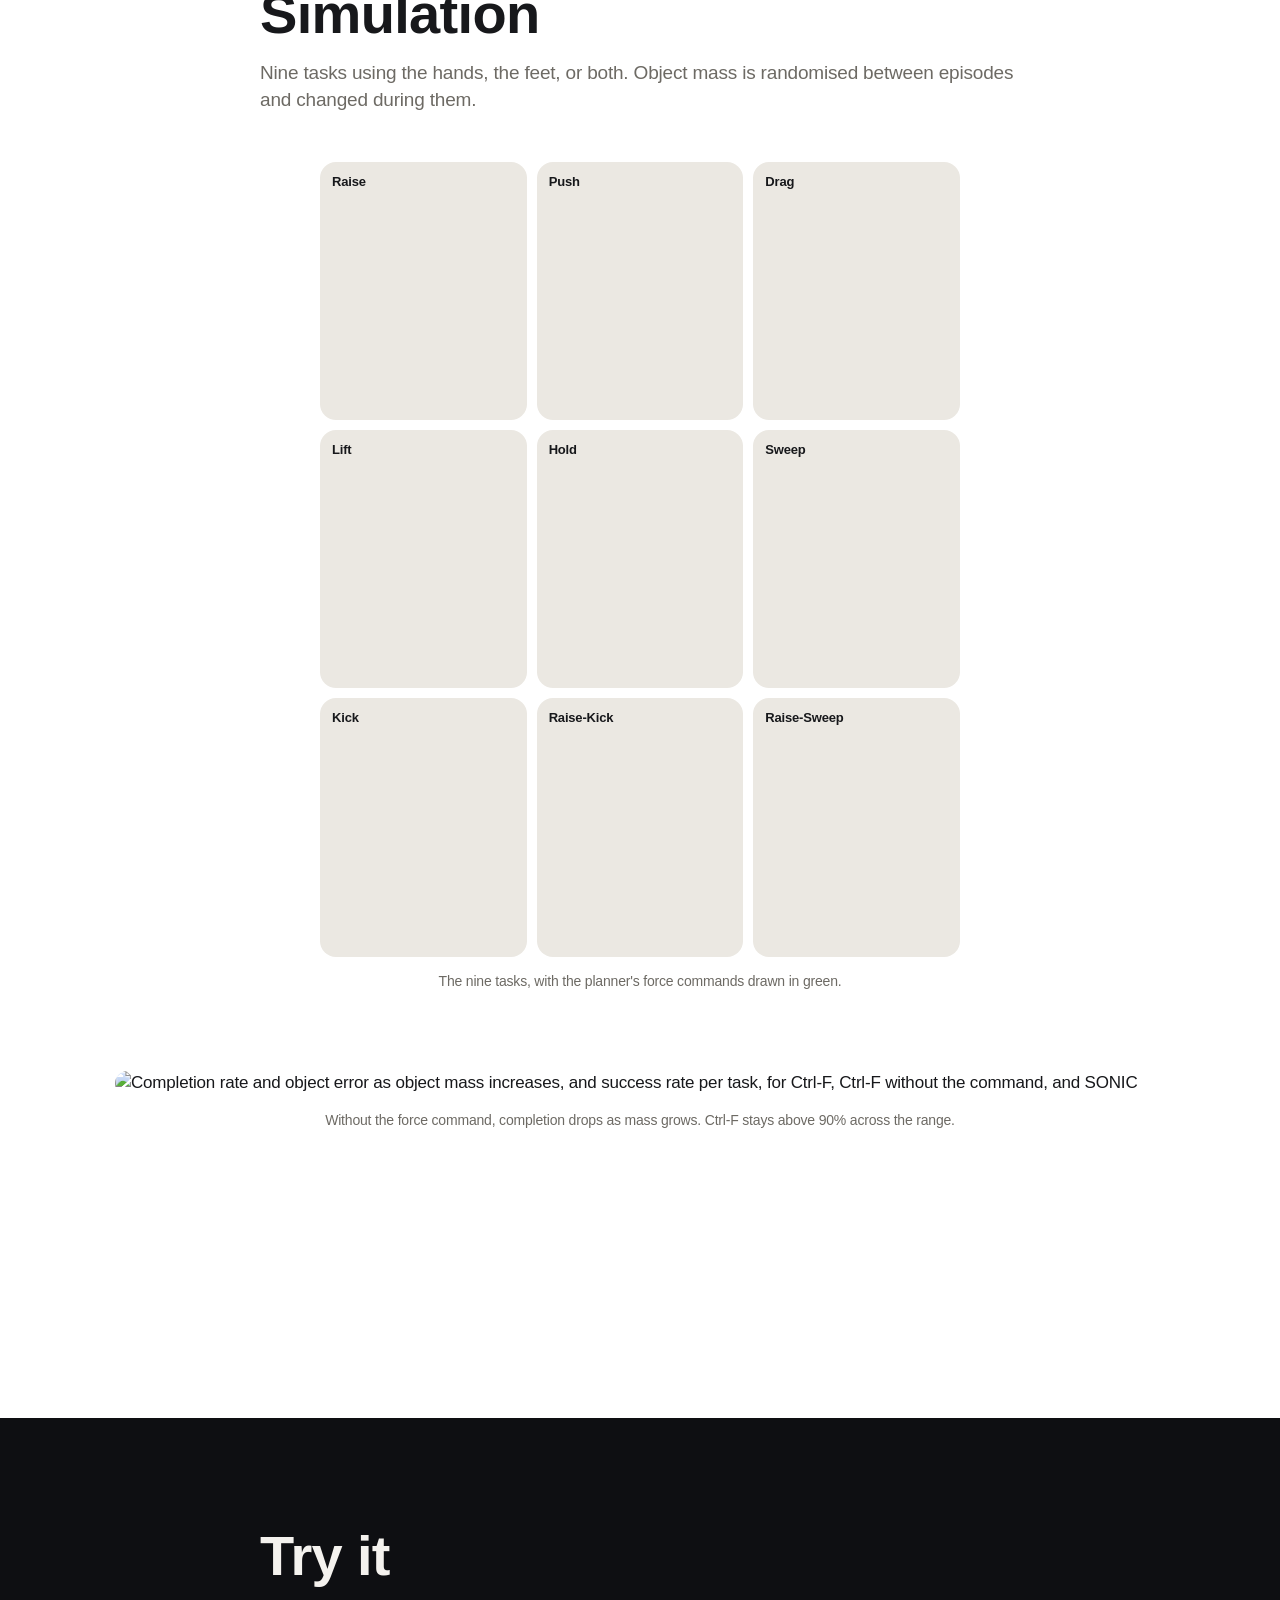
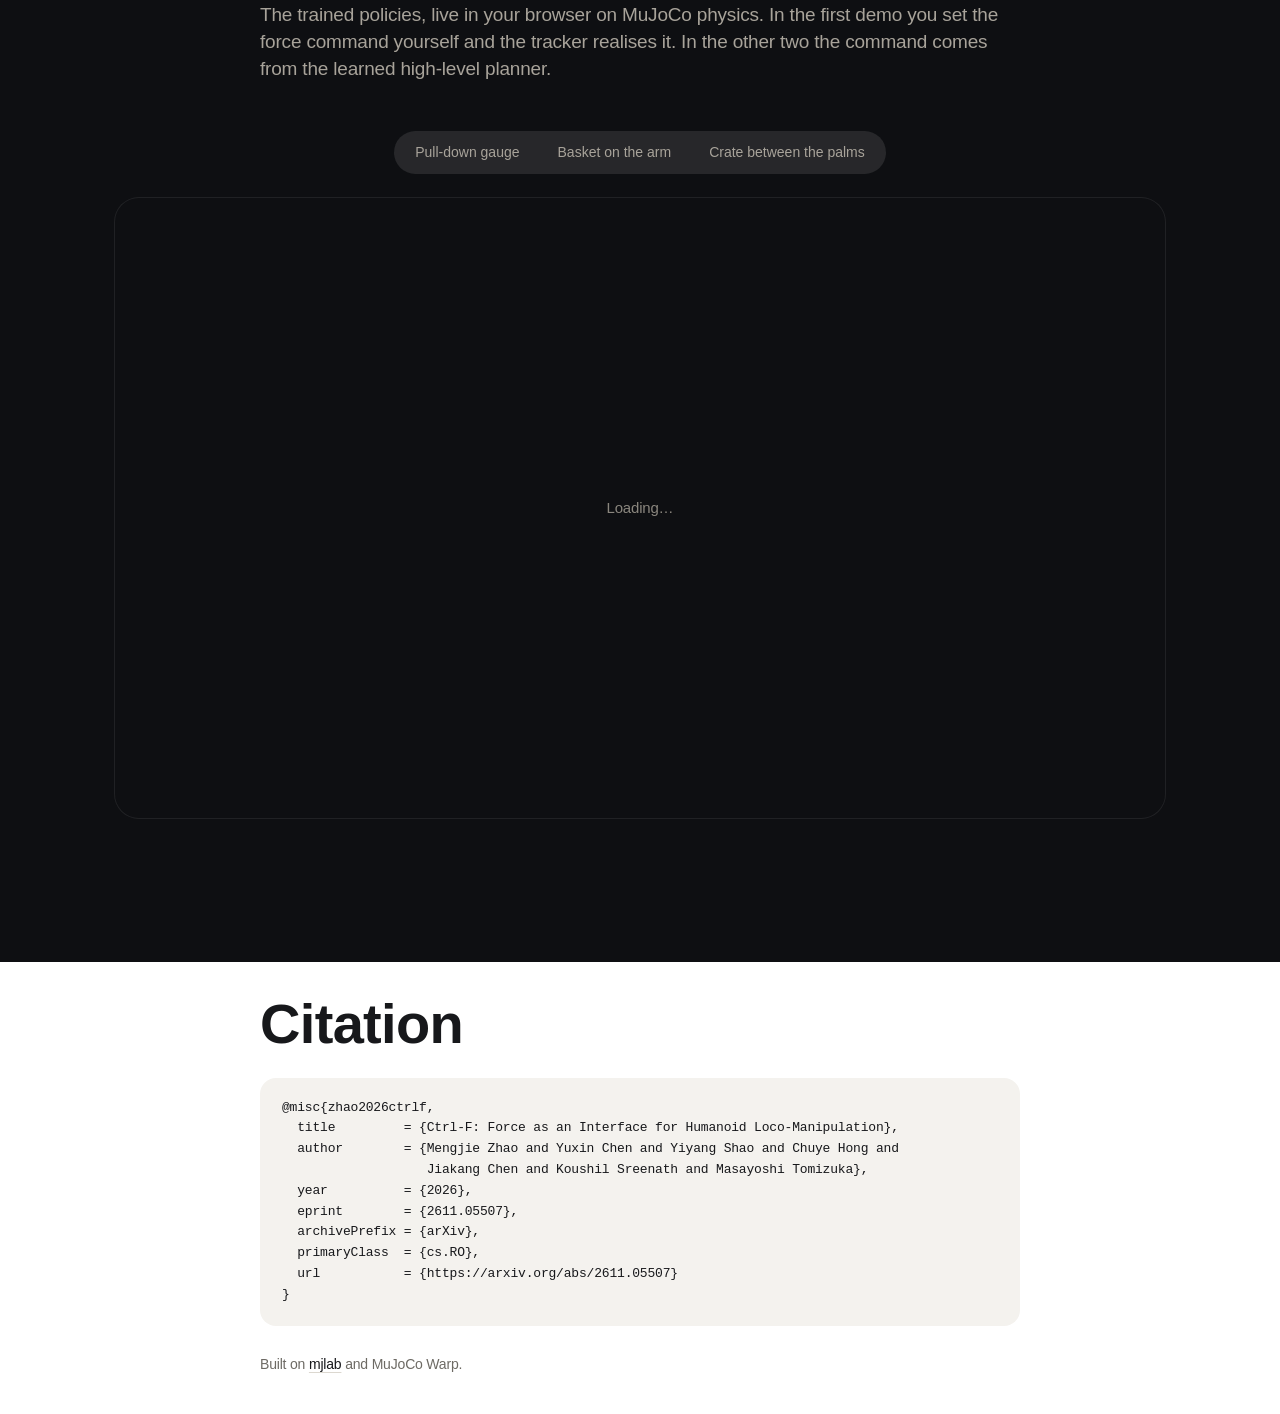
==== commit 3ac93f91: "Add the arXiv BibTeX citation Co-Authored-By: Claude Opus 5.5 <noreply@anthropic.com> Claude-Session" ====
--- a/index.html
+++ b/index.html
@@ -20,7 +20,7 @@
 <link rel="preconnect" href="https://fonts.googleapis.com">
 <link rel="preconnect" href="https://fonts.gstatic.com" crossorigin>
 <link href="https://fonts.googleapis.com/css2?family=Inter+Tight:wght@600;700&family=Inter:wght@400;500;600&display=swap" rel="stylesheet">
-<link rel="stylesheet" href="styles.css?v=46">
+<link rel="stylesheet" href="styles.css?v=47">
 </head>
 <body>
 
@@ -286,6 +286,17 @@
 
 <section id="cite" class="sec">
   <div class="wrap-copy">
+    <h2 class="hx">Citation</h2>
+<pre>@misc{zhao2026ctrlf,
+  title         = {Ctrl-F: Force as an Interface for Humanoid Loco-Manipulation},
+  author        = {Mengjie Zhao and Yuxin Chen and Yiyang Shao and Chuye Hong and
+                   Jiakang Chen and Koushil Sreenath and Masayoshi Tomizuka},
+  year          = {2026},
+  eprint        = {2611.05507},
+  archivePrefix = {arXiv},
+  primaryClass  = {cs.RO},
+  url           = {https://arxiv.org/abs/2611.05507}
+}</pre>
     <p class="foot">Built on <a href="https://github.com/mujocolab/mjlab">mjlab</a> and MuJoCo Warp.</p>
   </div>
 </section>
--- a/styles.css
+++ b/styles.css
@@ -269,6 +269,7 @@
 .sec.dark + .sec { padding-top: var(--sec); }
 #cite.sec { padding-block: 32px 40px; }   /* only the credits line until there is a citation */
 #cite .foot { margin-top: 0; }
+#cite pre + .foot { margin-top: 28px; }
 
 /* reveal */
 .js .rv { opacity: 0; transform: translateY(32px); transition: opacity .9s var(--ease), transform 1.1s var(--spring); }
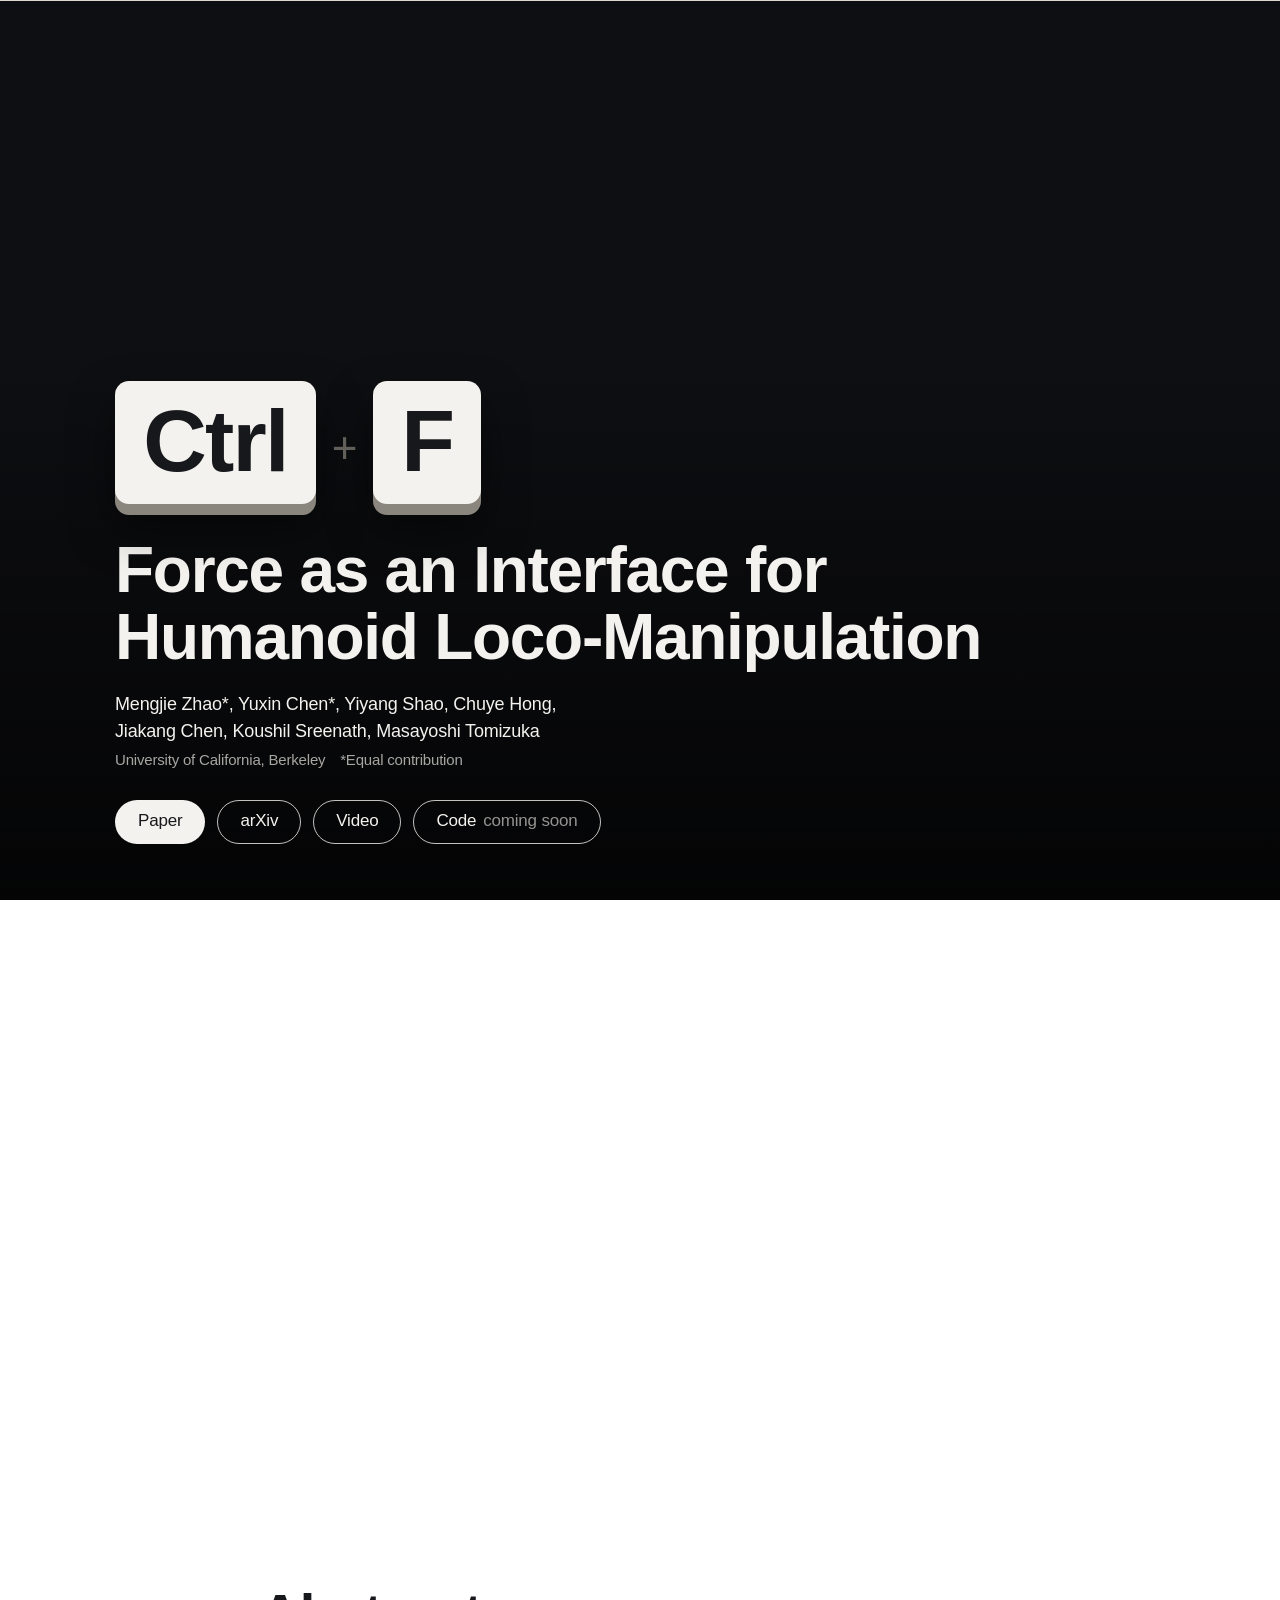
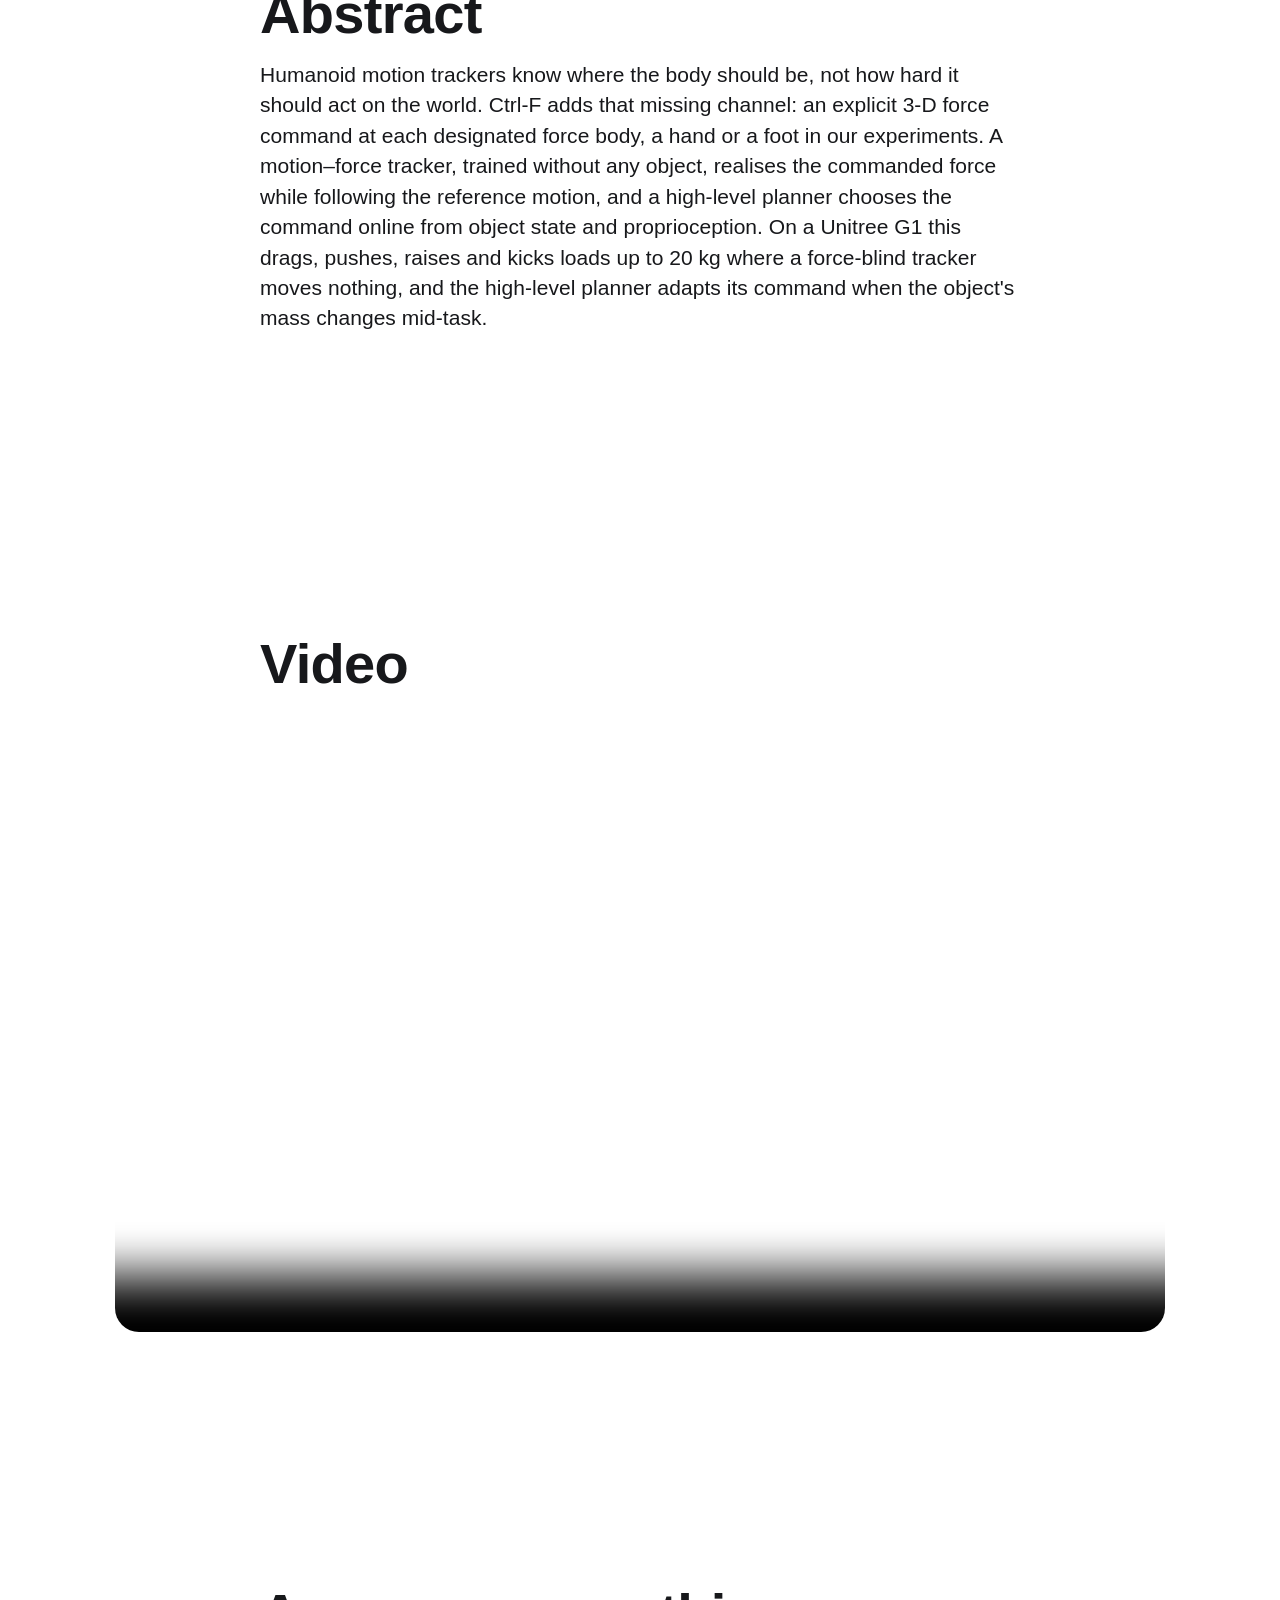
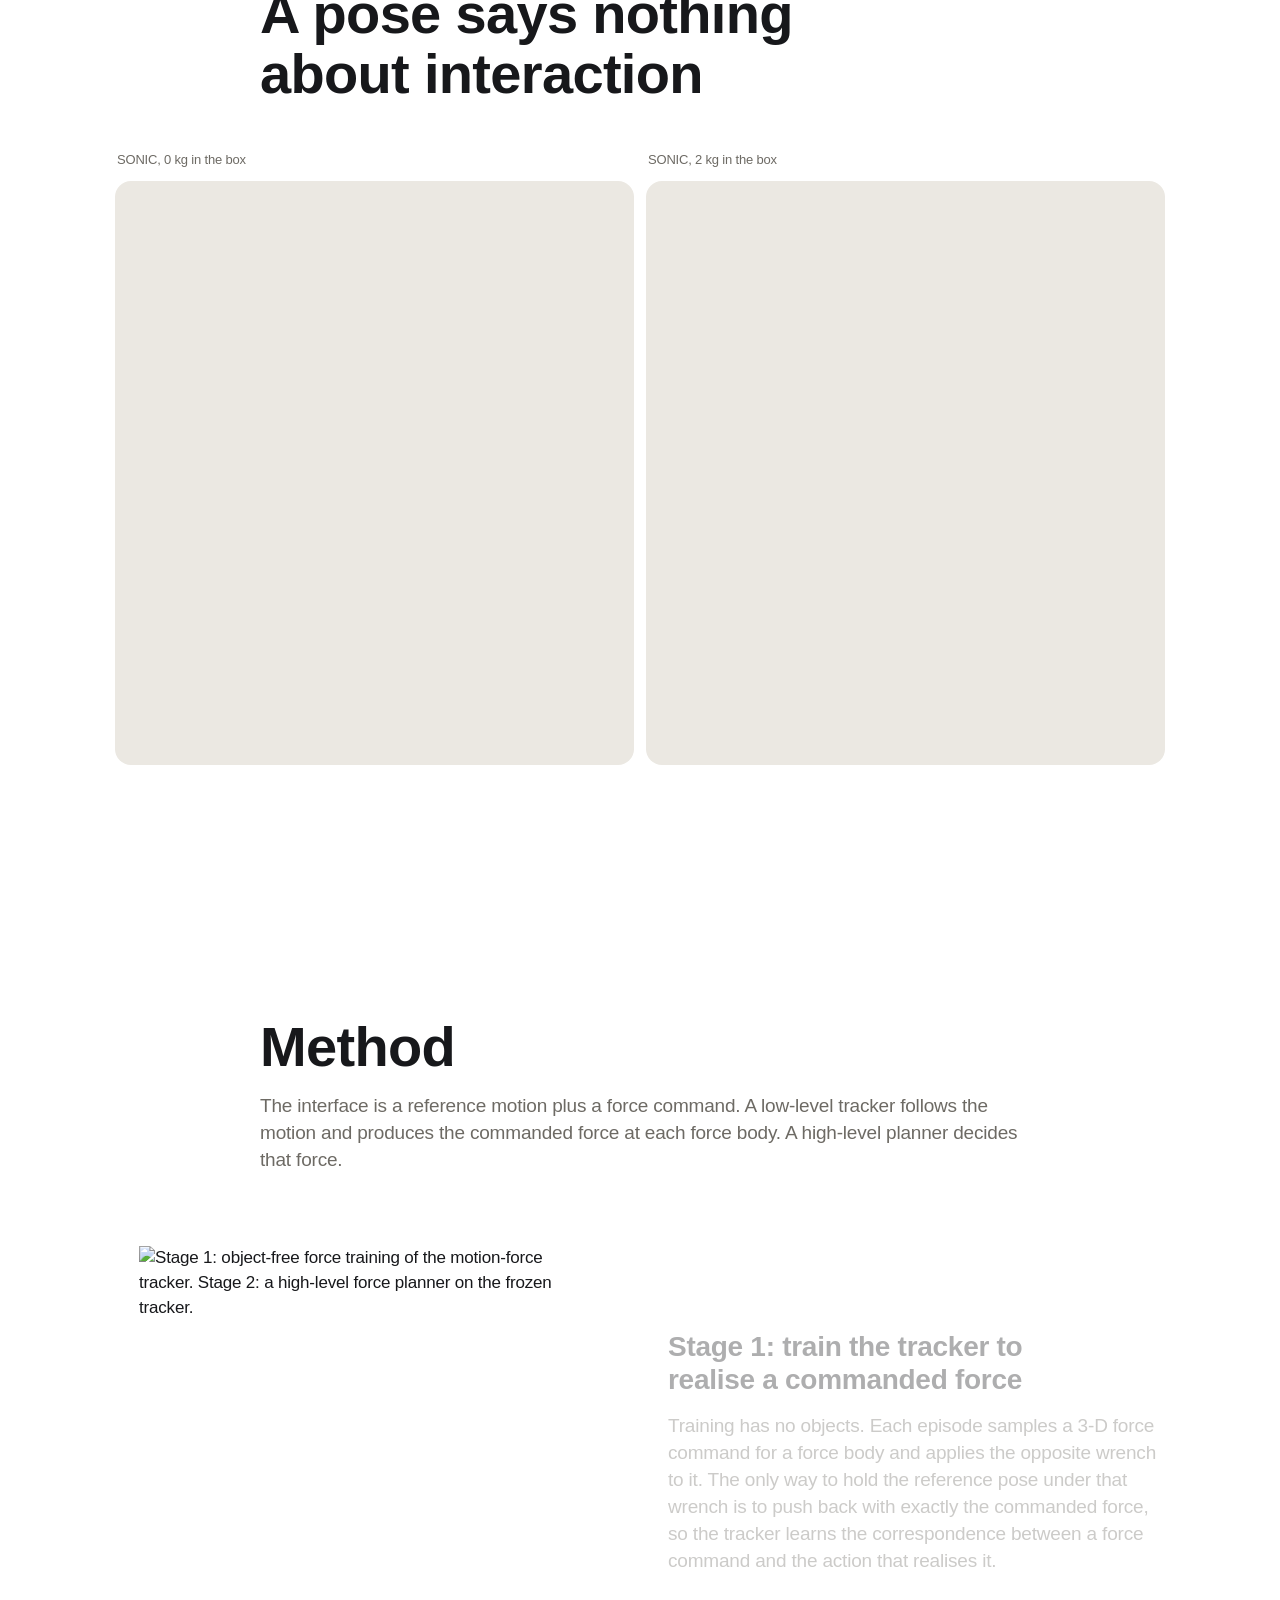
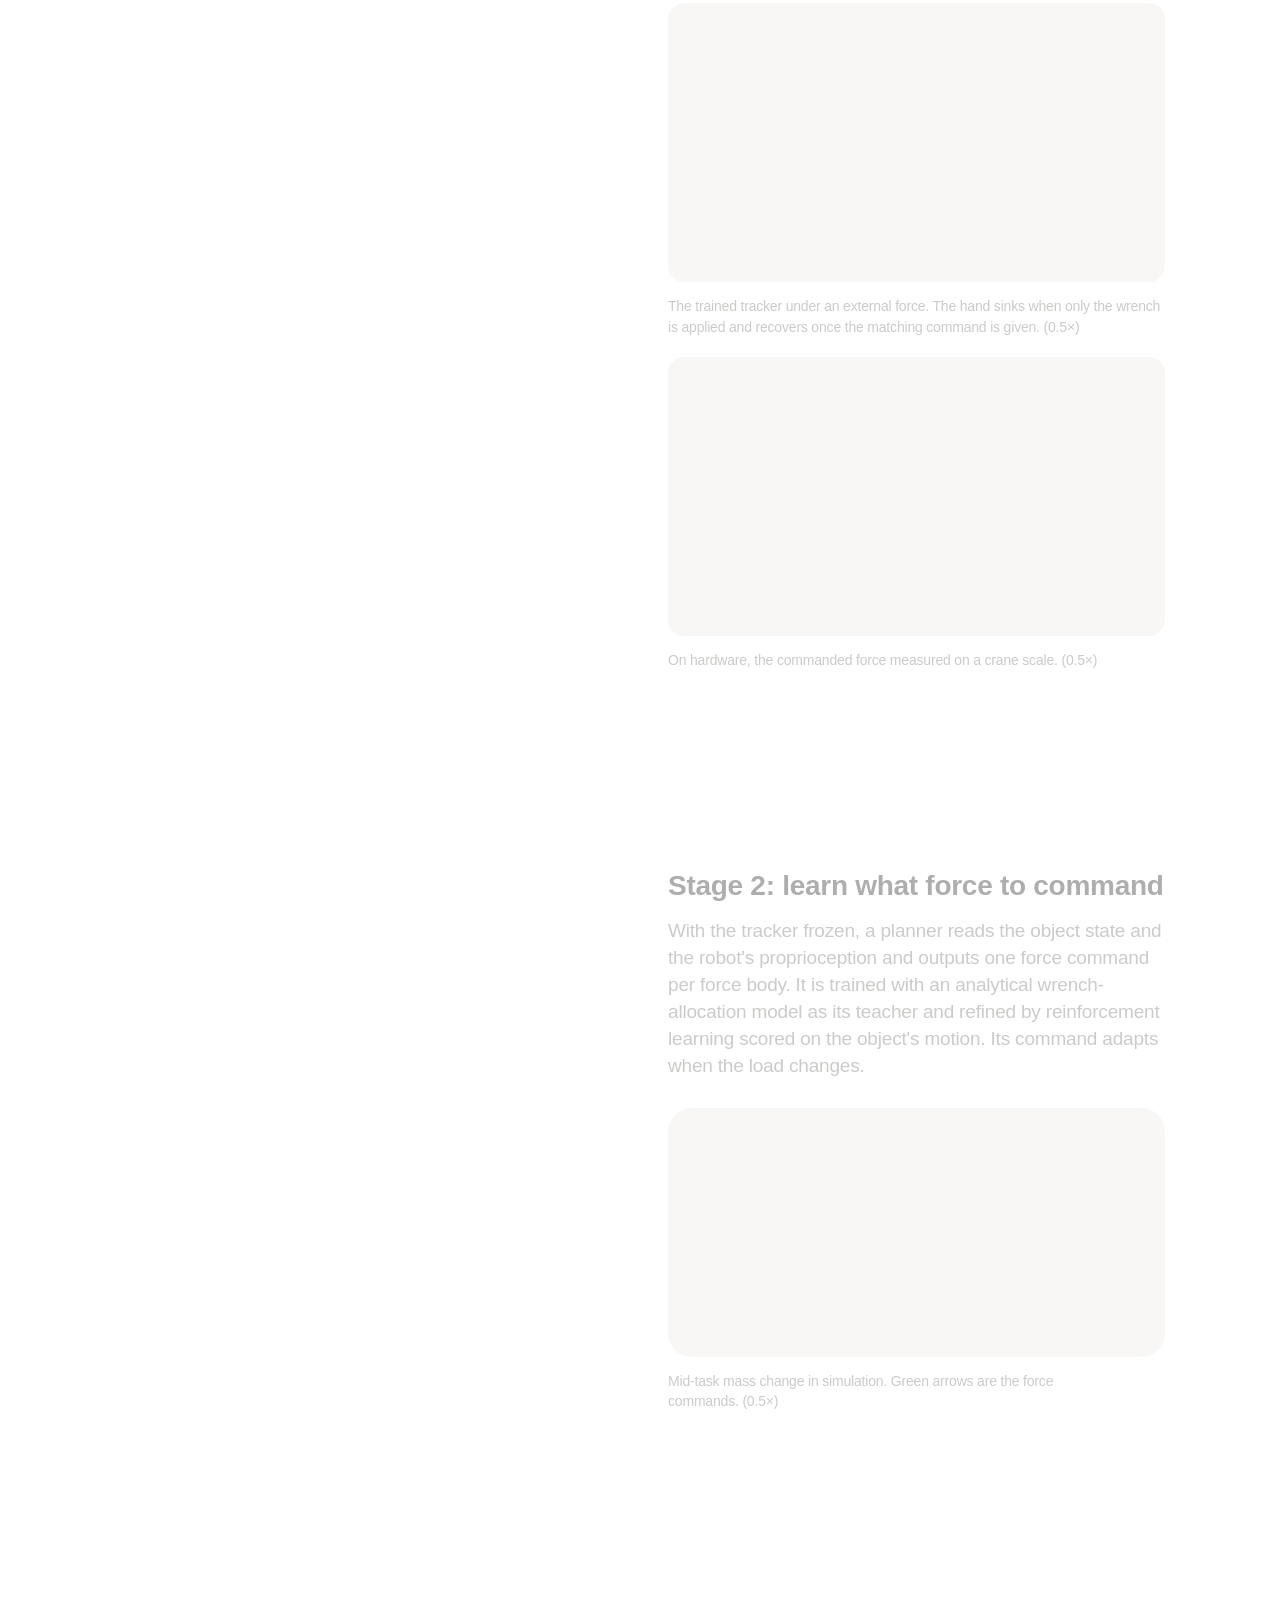
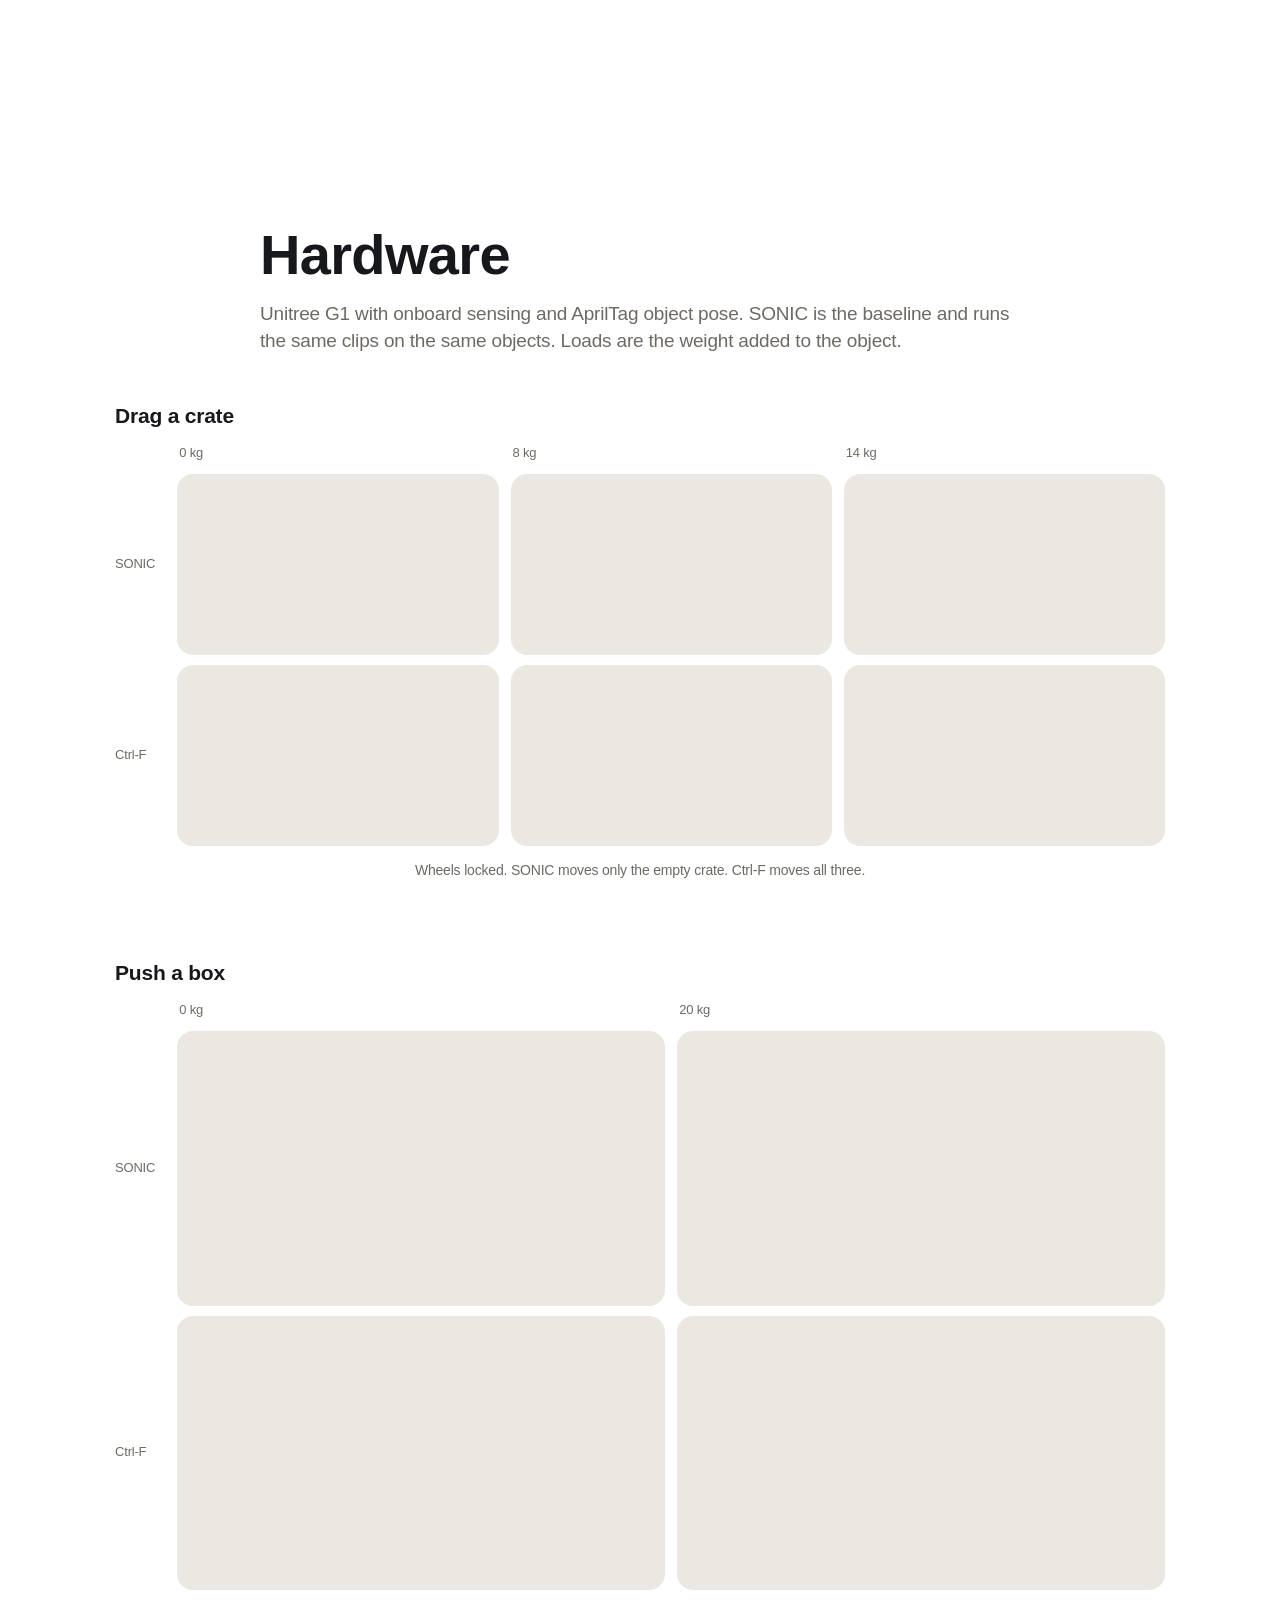
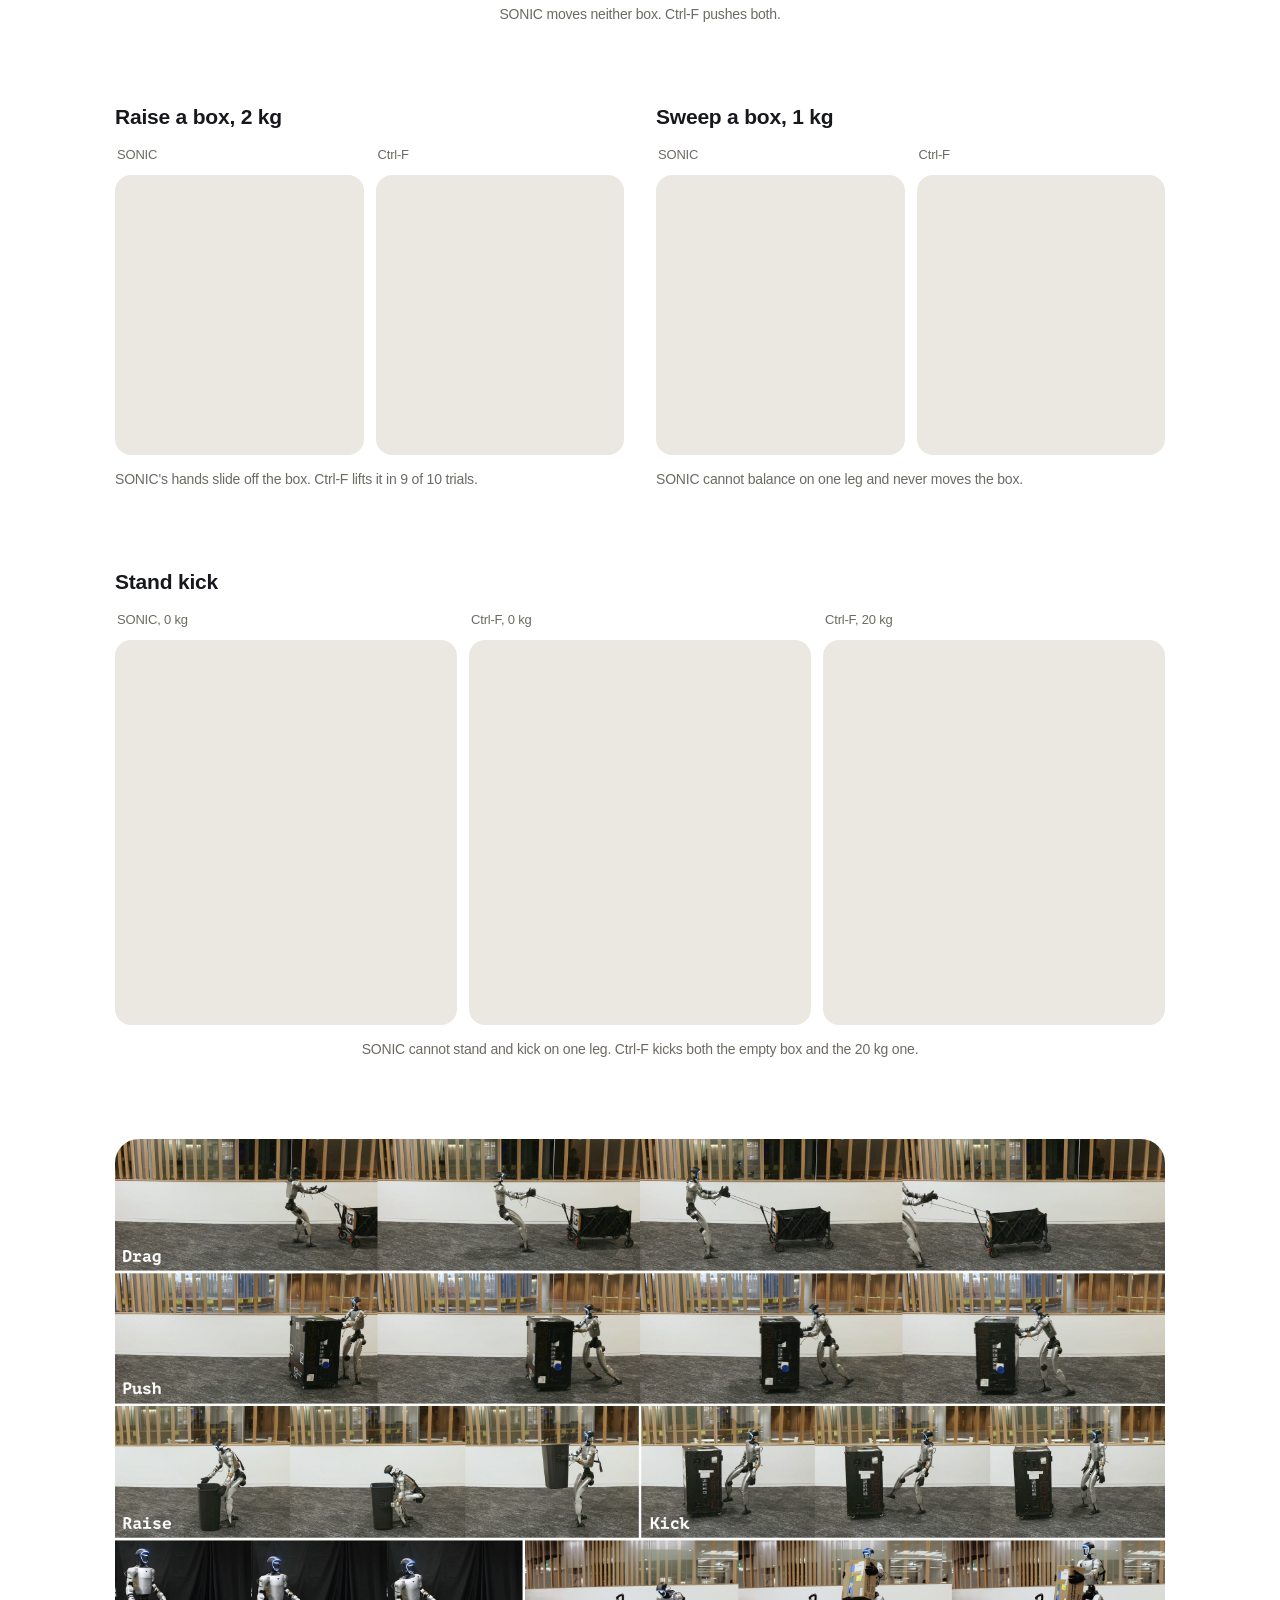
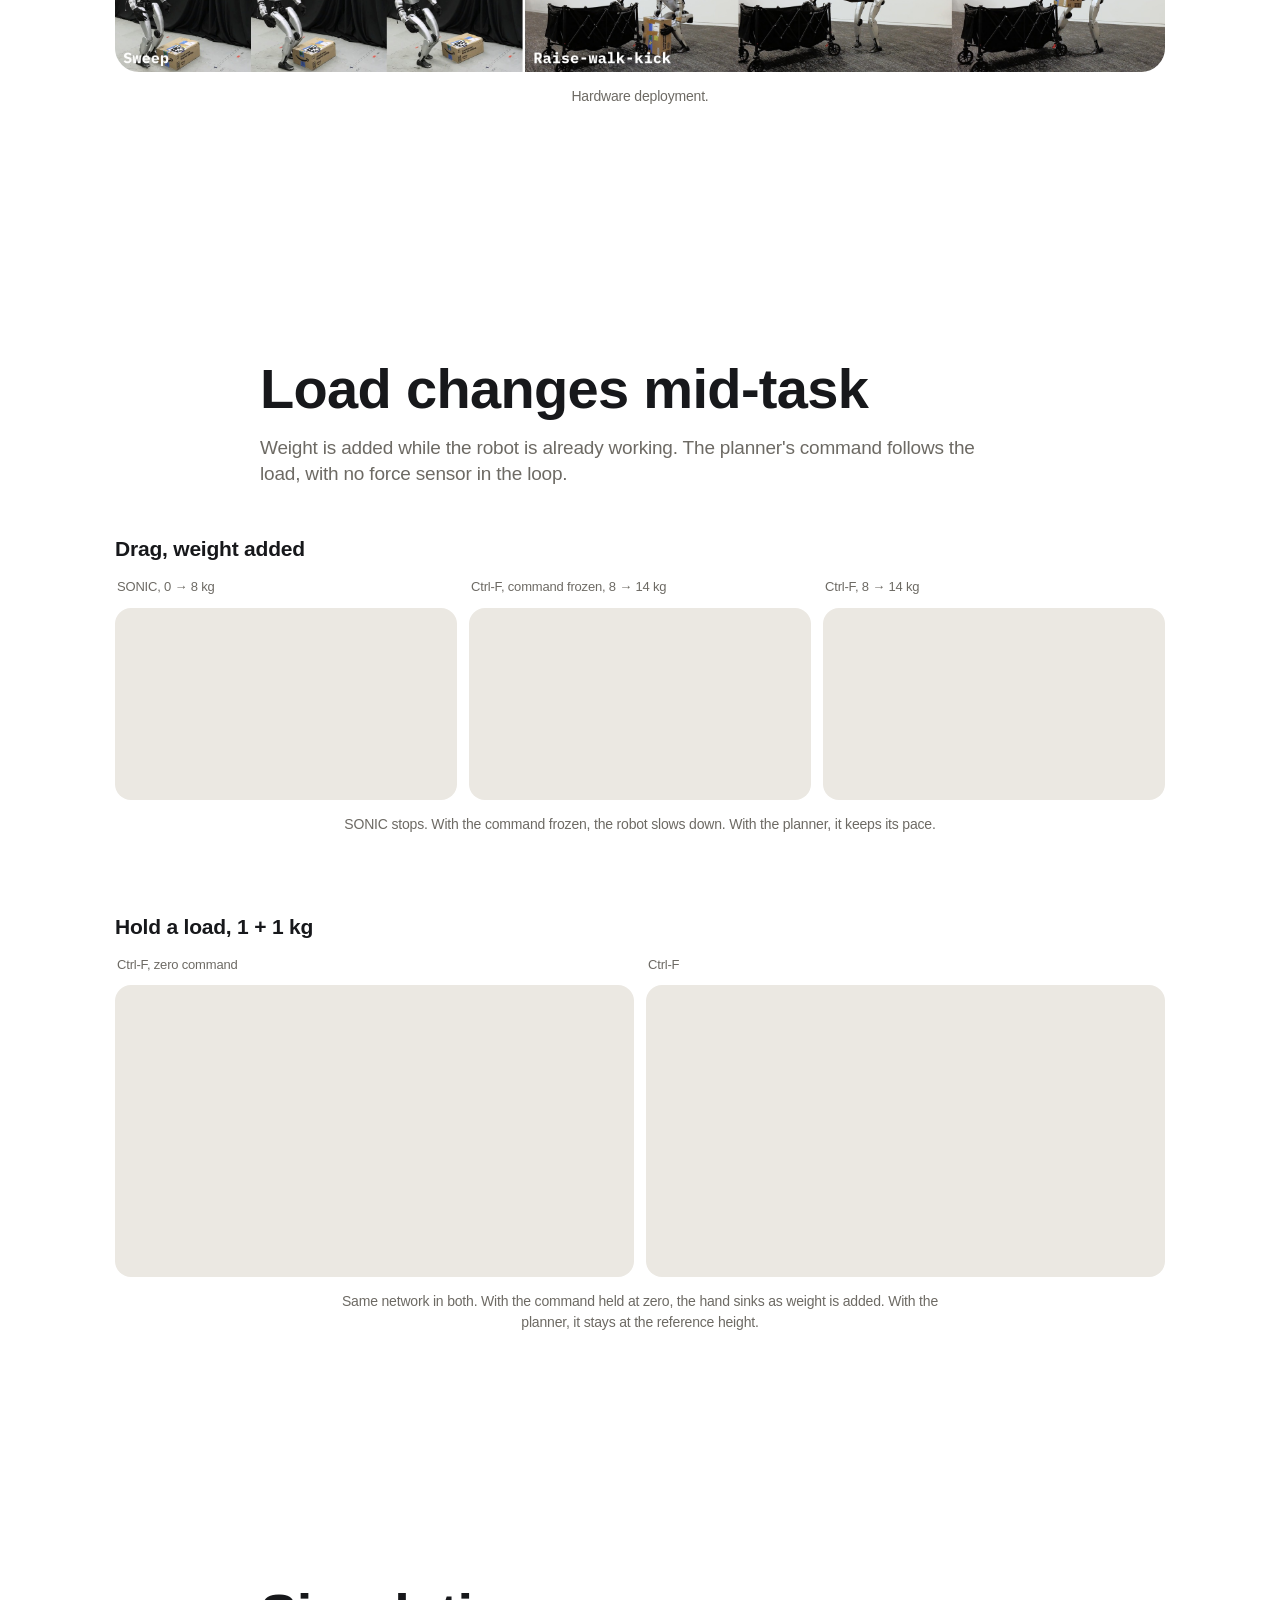
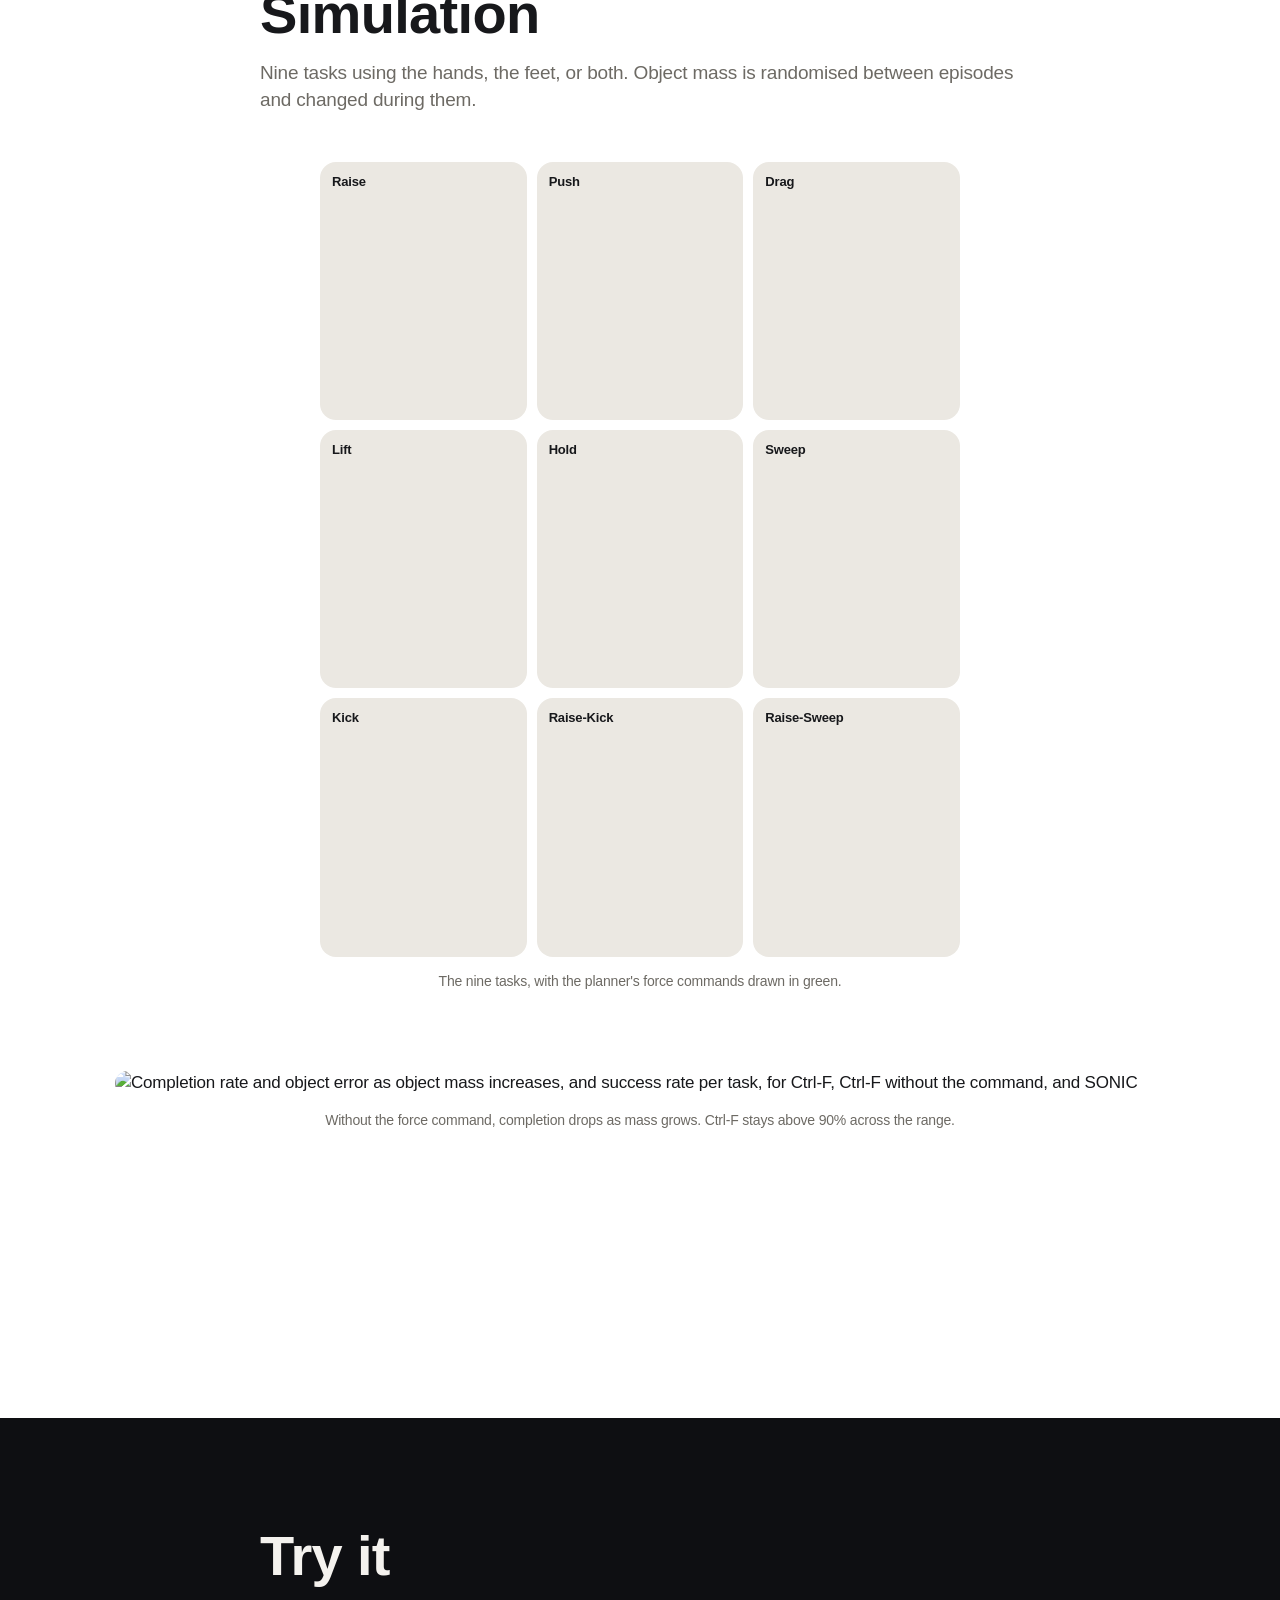
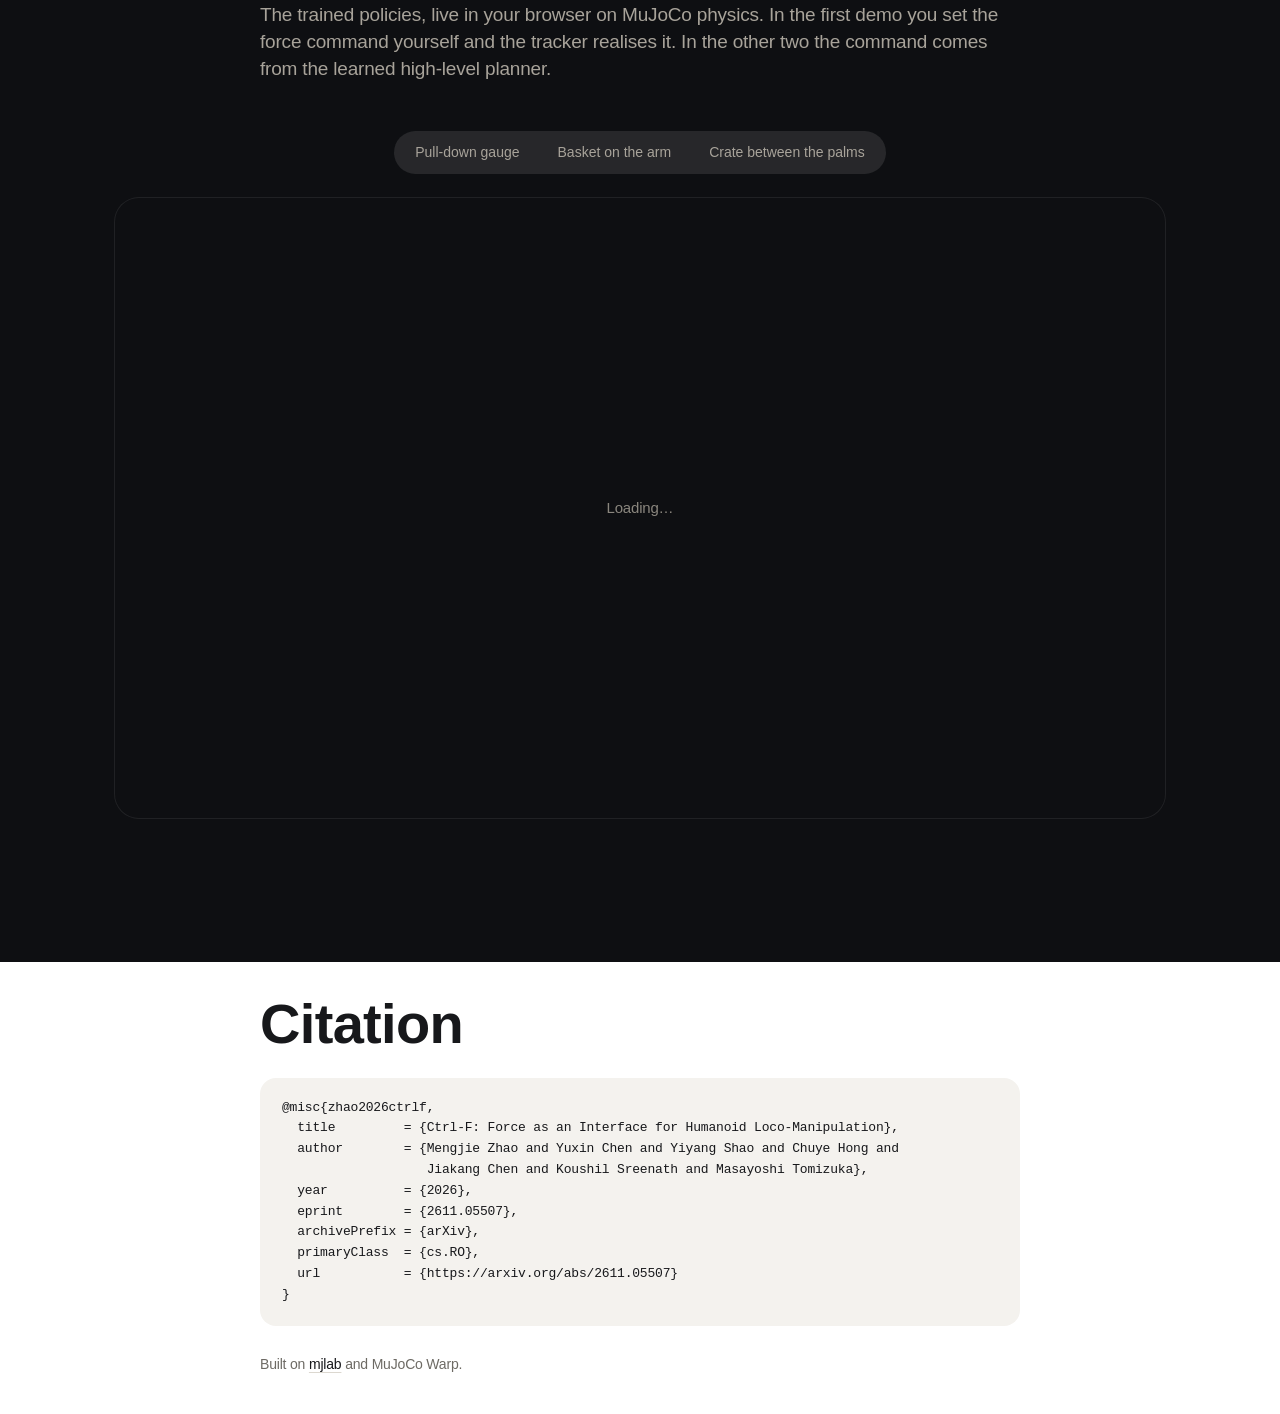
==== commit f6ff758f: "Code pill: mark it coming soon Co-Authored-By: Claude Opus 5.5 <noreply@anthropic.com> Claude-Sessio" ====
--- a/index.html
+++ b/index.html
@@ -20,7 +20,7 @@
 <link rel="preconnect" href="https://fonts.googleapis.com">
 <link rel="preconnect" href="https://fonts.gstatic.com" crossorigin>
 <link href="https://fonts.googleapis.com/css2?family=Inter+Tight:wght@600;700&family=Inter:wght@400;500;600&display=swap" rel="stylesheet">
-<link rel="stylesheet" href="styles.css?v=47">
+<link rel="stylesheet" href="styles.css?v=48">
 </head>
 <body>
 
@@ -64,7 +64,7 @@
       <a class="pill solid lg" href="https://arxiv.org/pdf/2611.05507">Paper</a>
       <a class="pill out lg" href="https://arxiv.org/abs/2611.05507">arXiv</a>
       <a class="pill out lg" href="#video">Video</a>
-      <span class="pill out lg">Code</span>
+      <span class="pill out lg">Code <span class="soon">coming soon</span></span>
     </p>
   </div>
 </header>
--- a/styles.css
+++ b/styles.css
@@ -245,6 +245,7 @@
 .hero .pill.out { border-color: rgba(244,242,238,0.8); color: #f4f2ee; }
 .hero .pill.out:hover { background: #f4f2ee; color: var(--ink); }
 .hero span.pill.out, .hero span.pill.out:hover { background: none; color: #f4f2ee; cursor: default; }   /* Code: no link yet */
+.hero .pill .soon { margin-left: .4em; opacity: .6; font-weight: 400; }
 .hero .pill.quiet { background: rgba(244,242,238,0.14); color: rgba(244,242,238,0.72); }
 /* keycaps on the dark stage: pale caps on a grey body */
 .hero .key::before { background: #8a867e; box-shadow: 0 0.14em 0.5em rgba(0,0,0,0.5); }
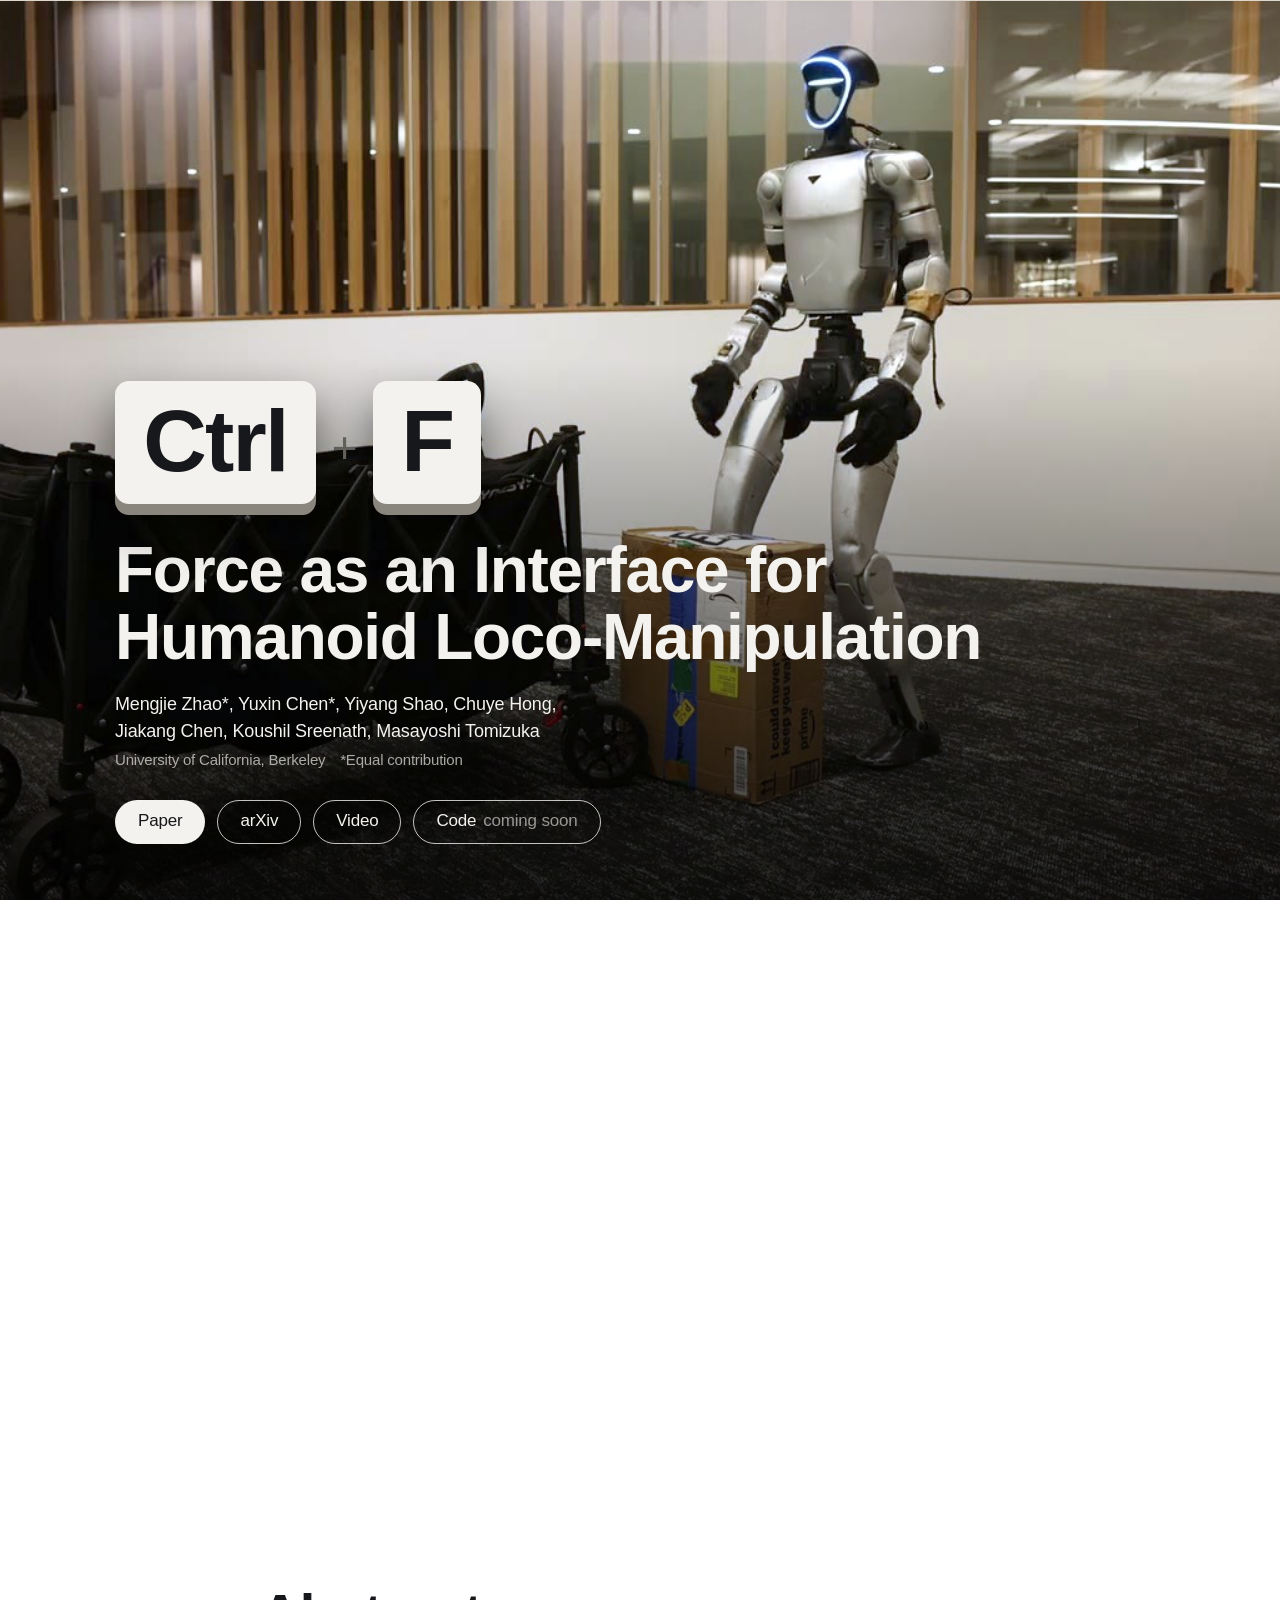
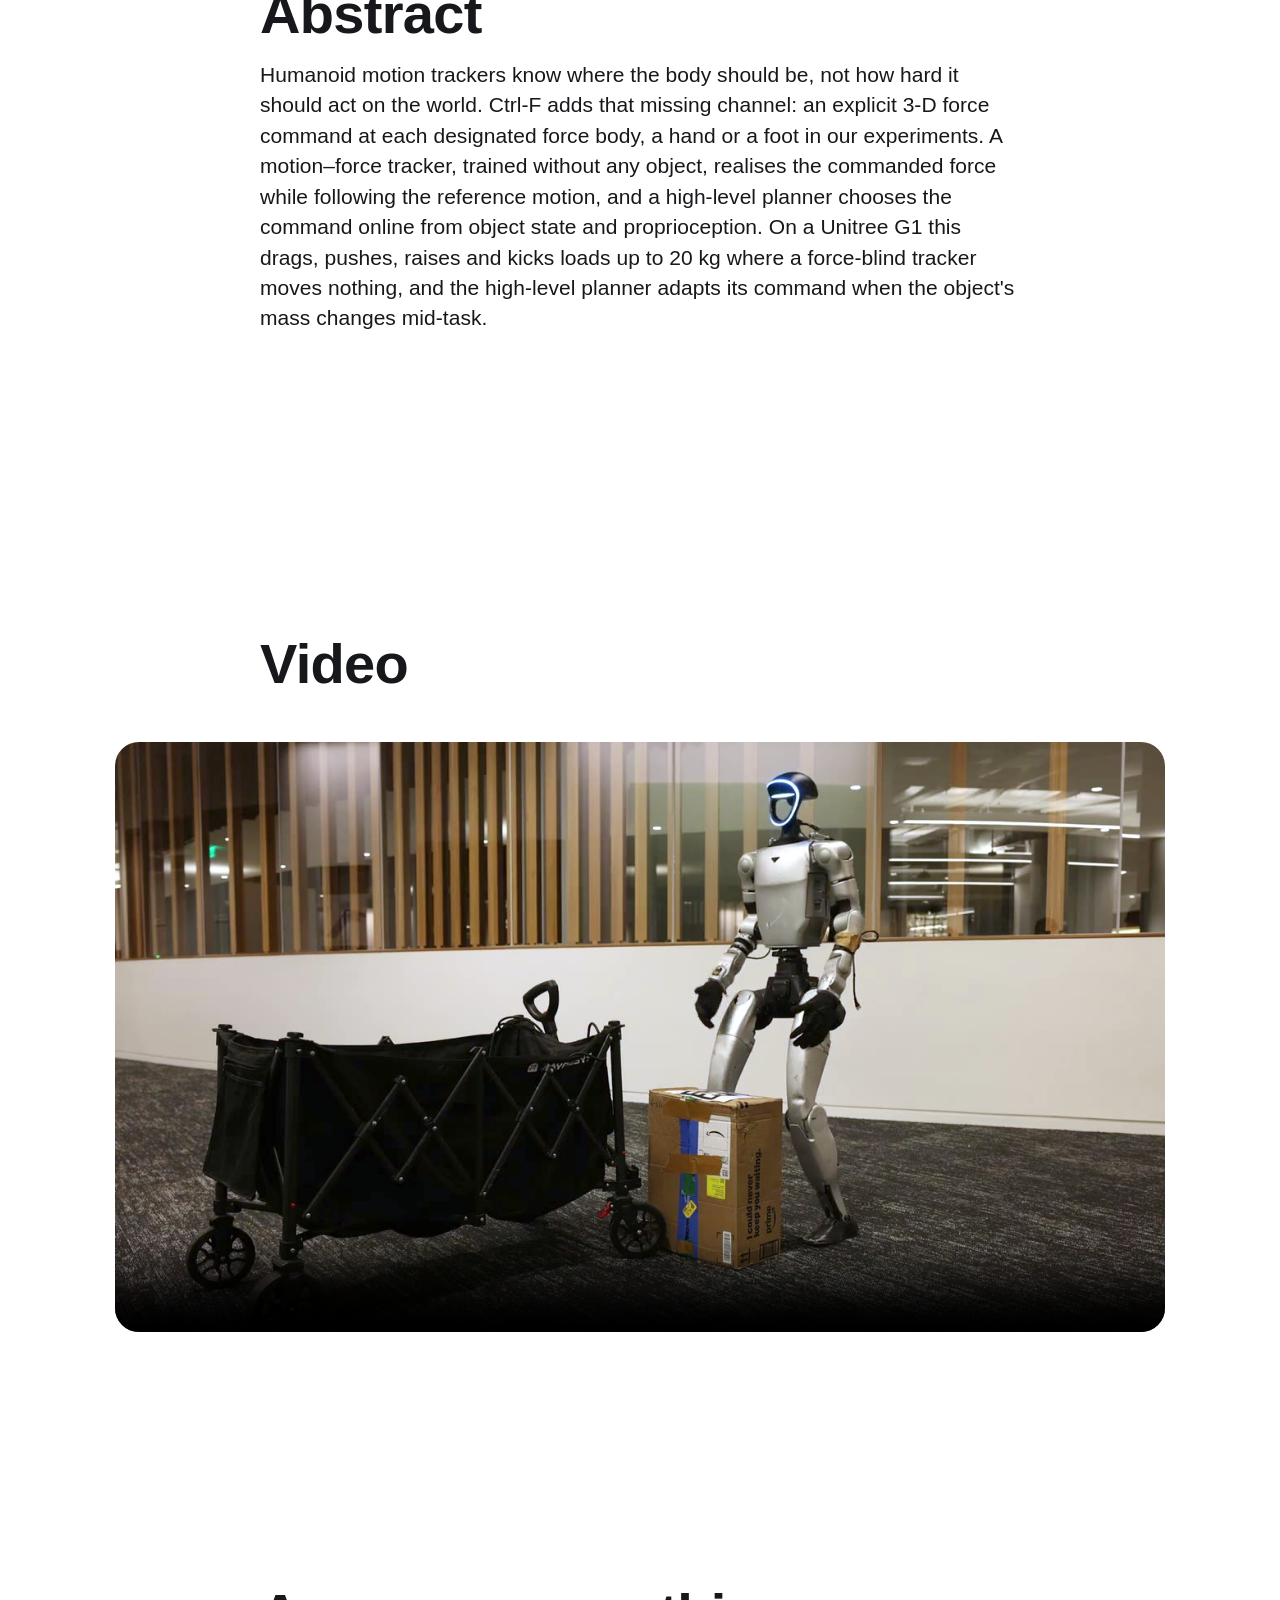
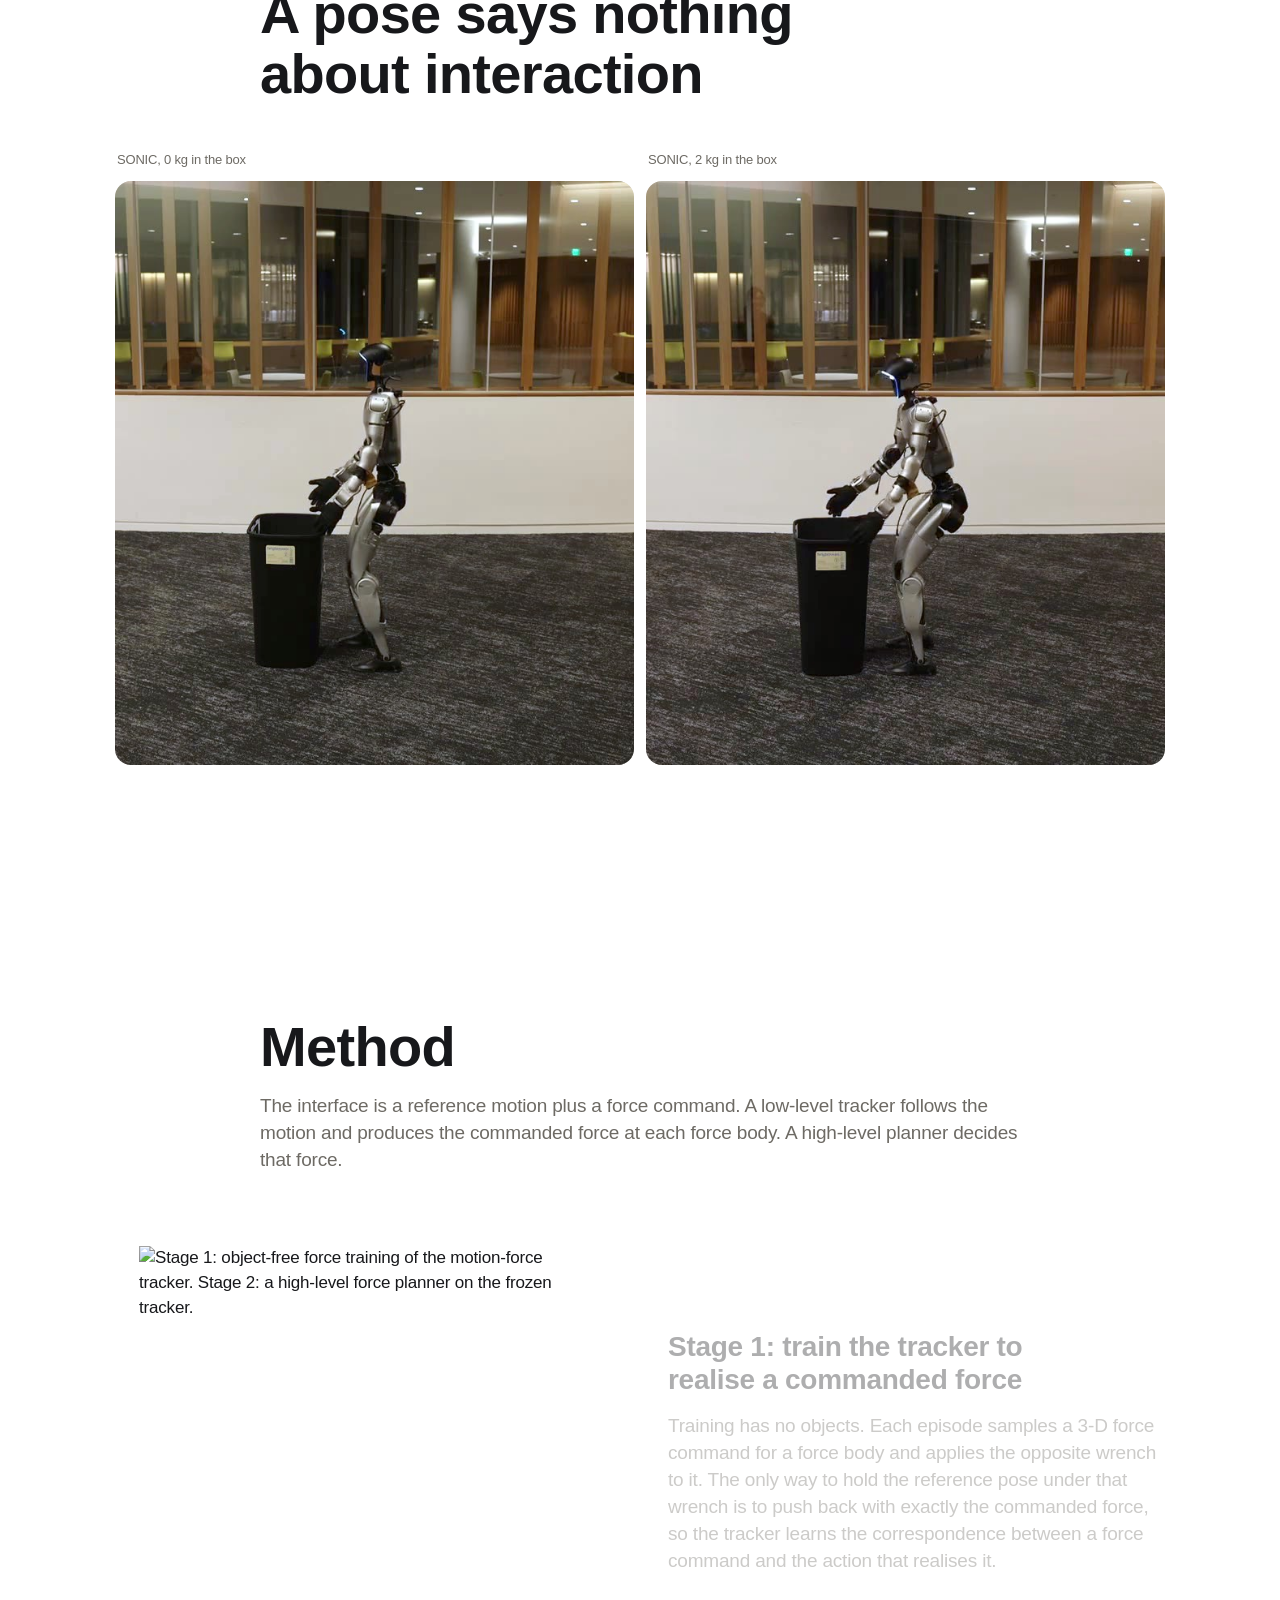
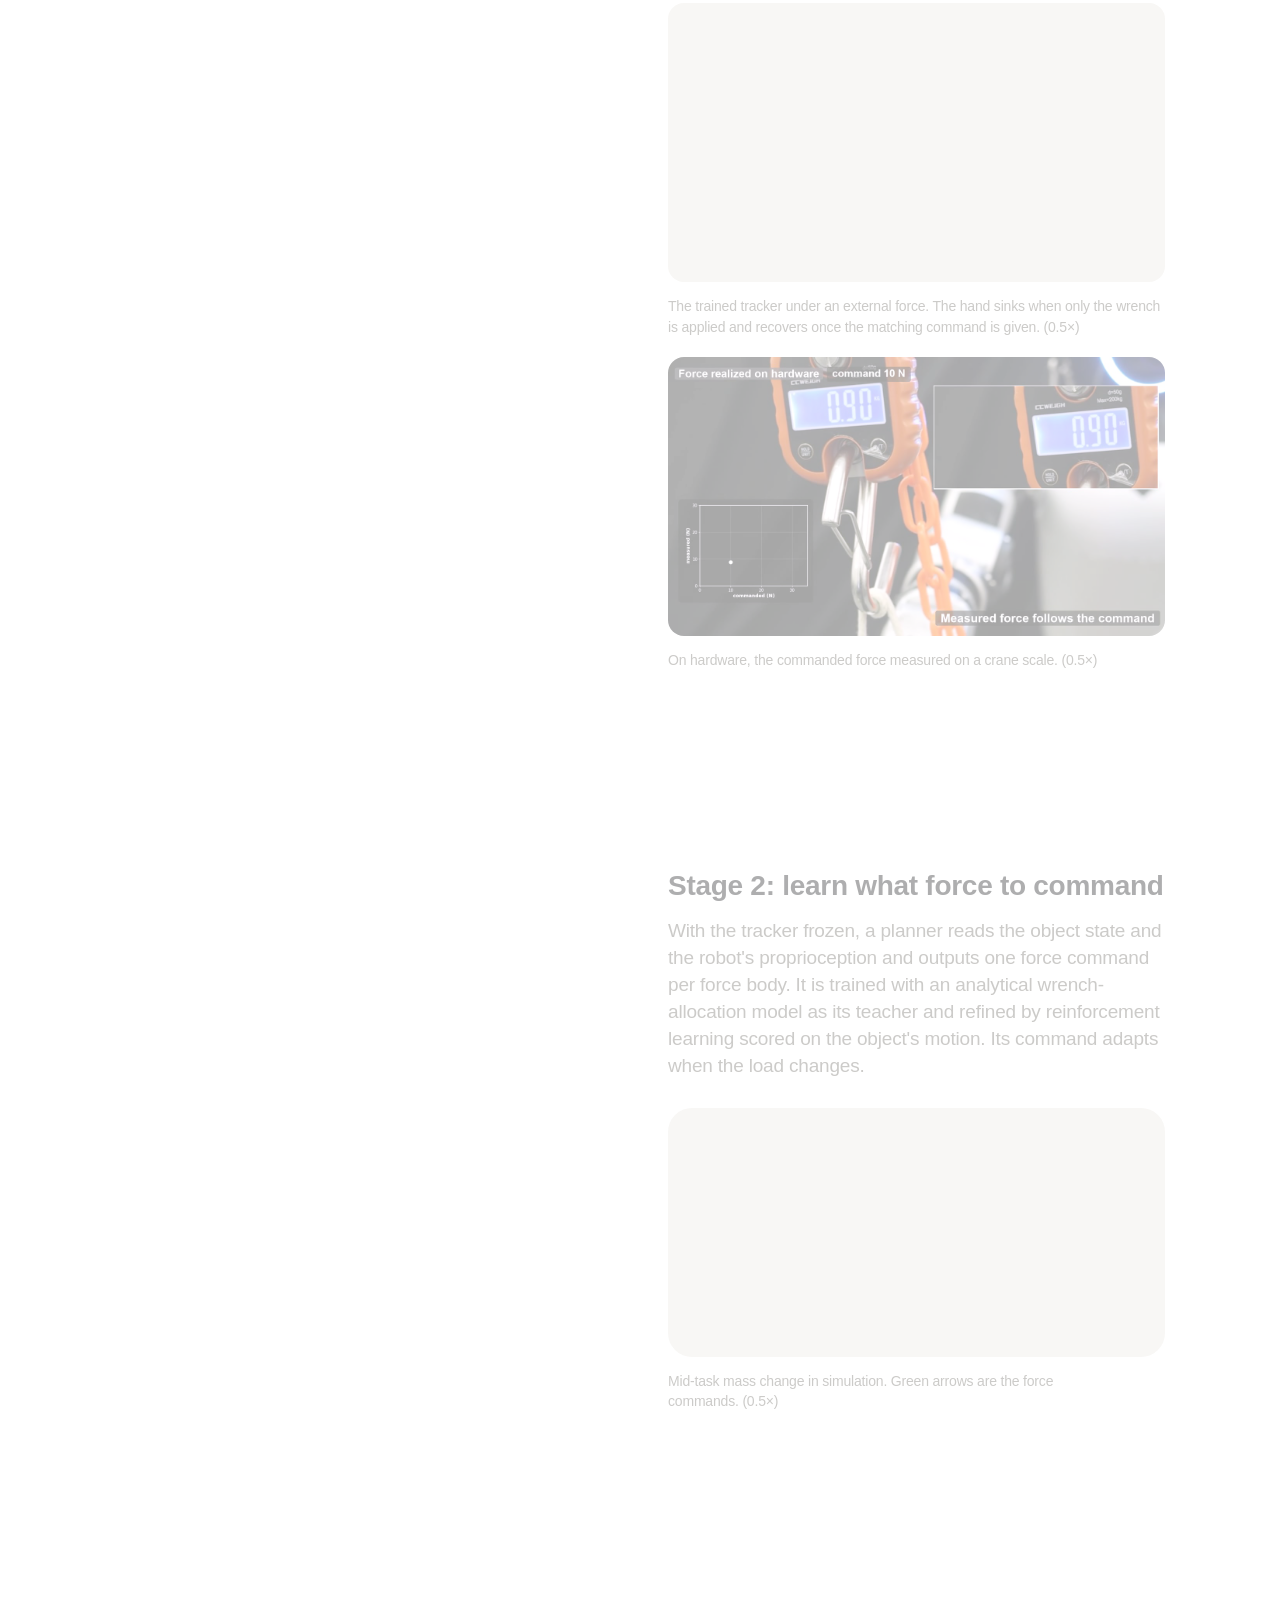
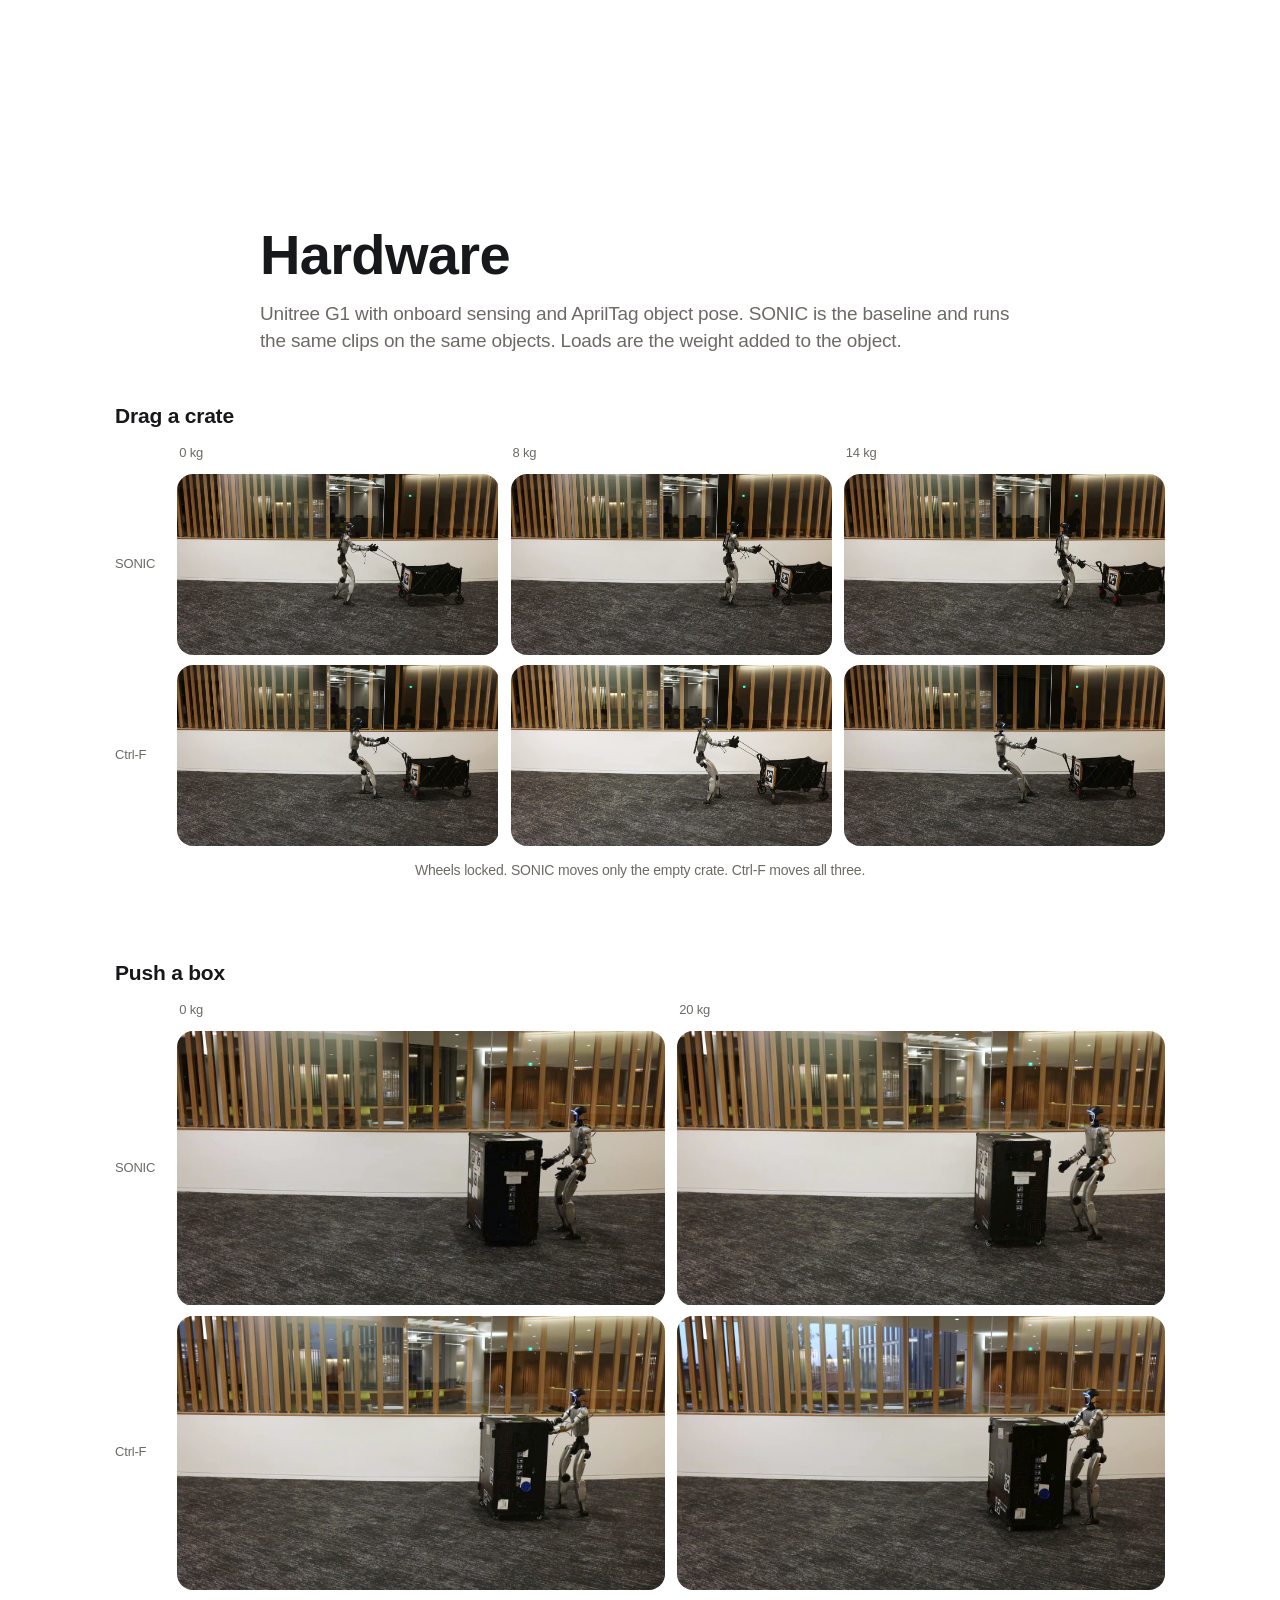
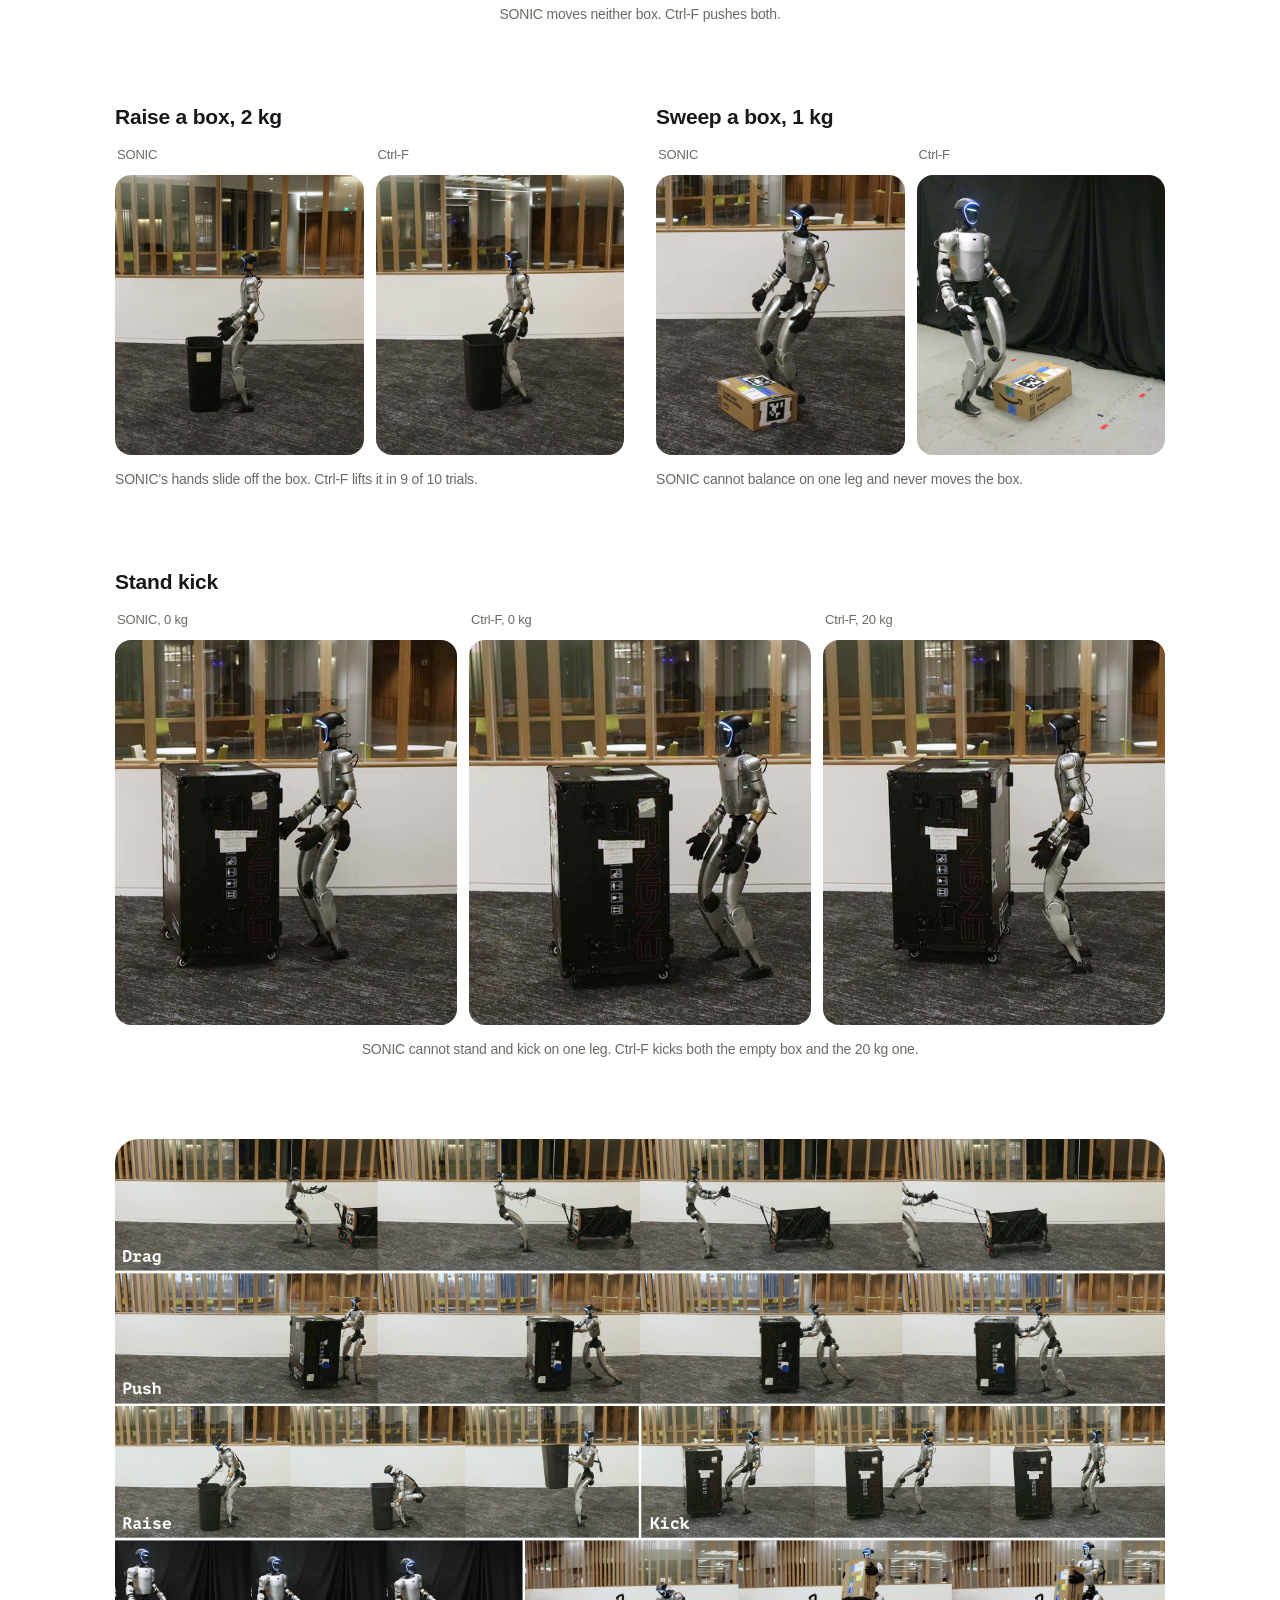
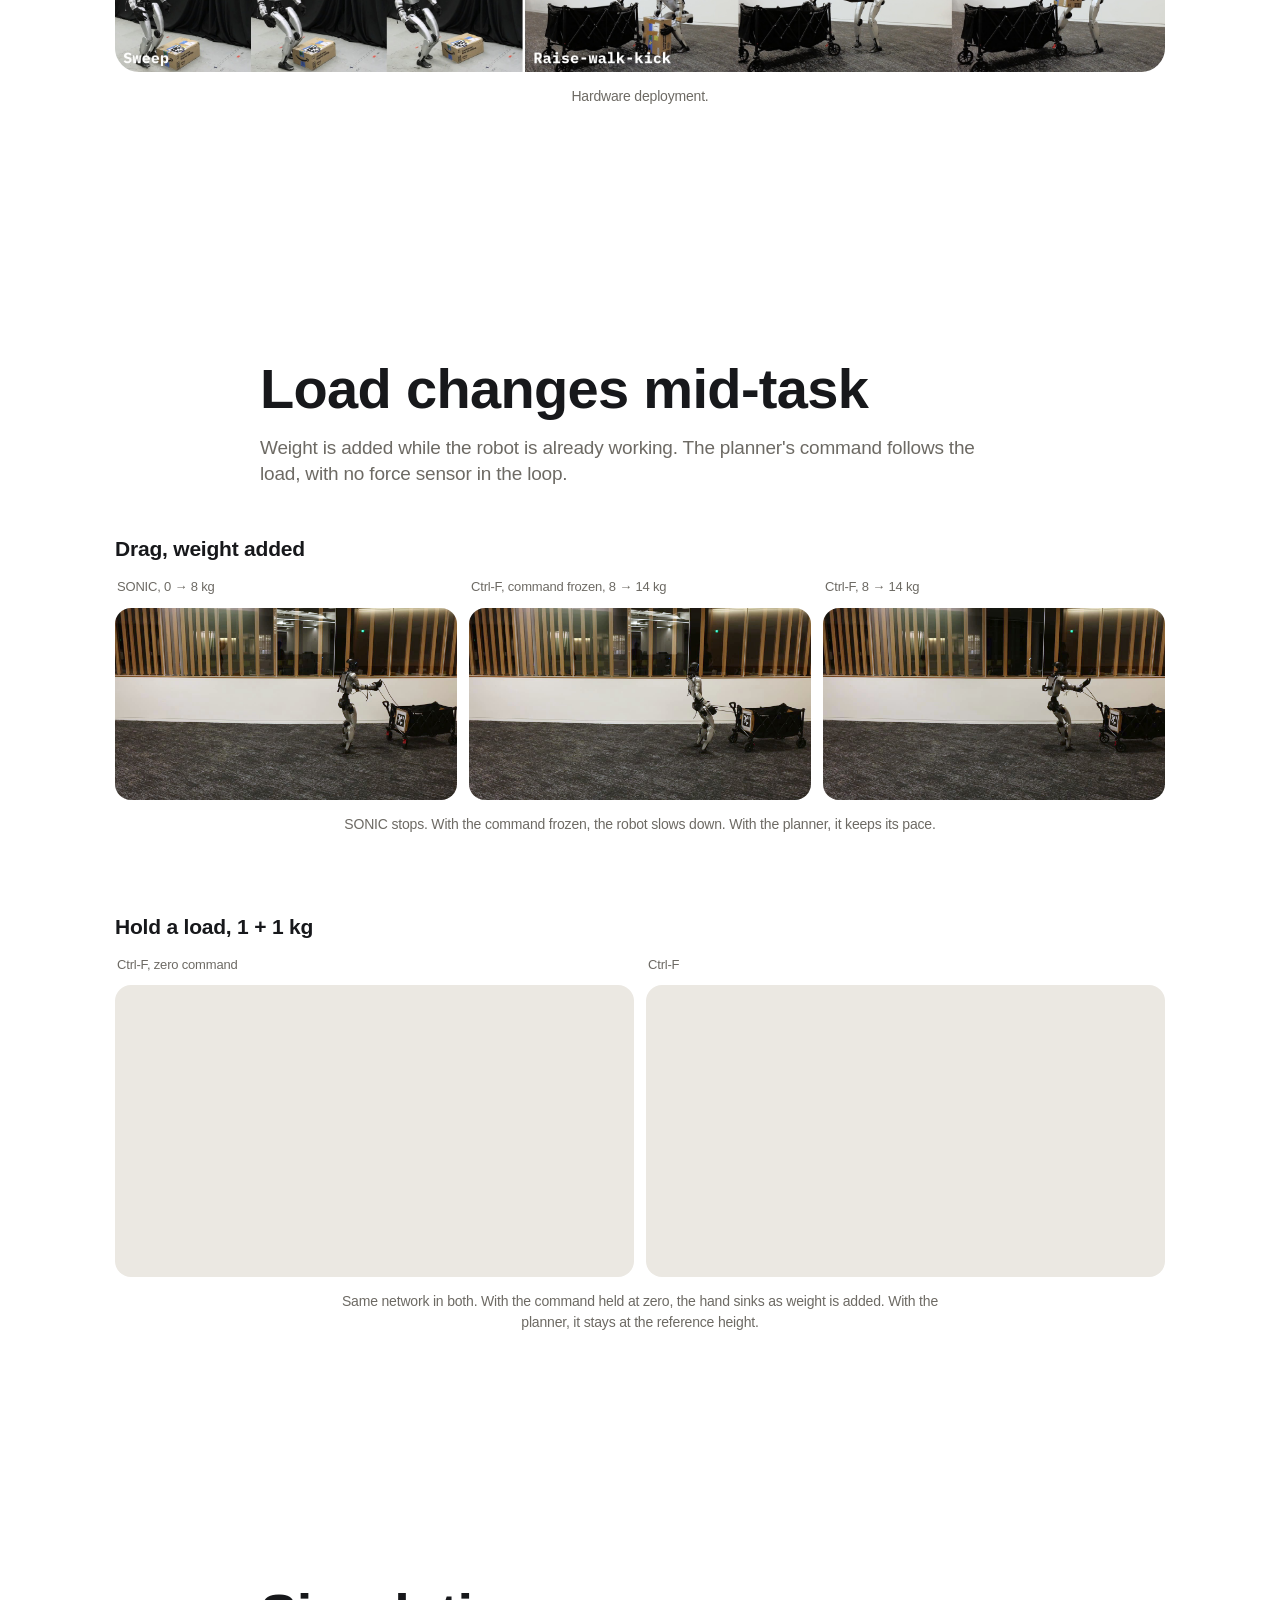
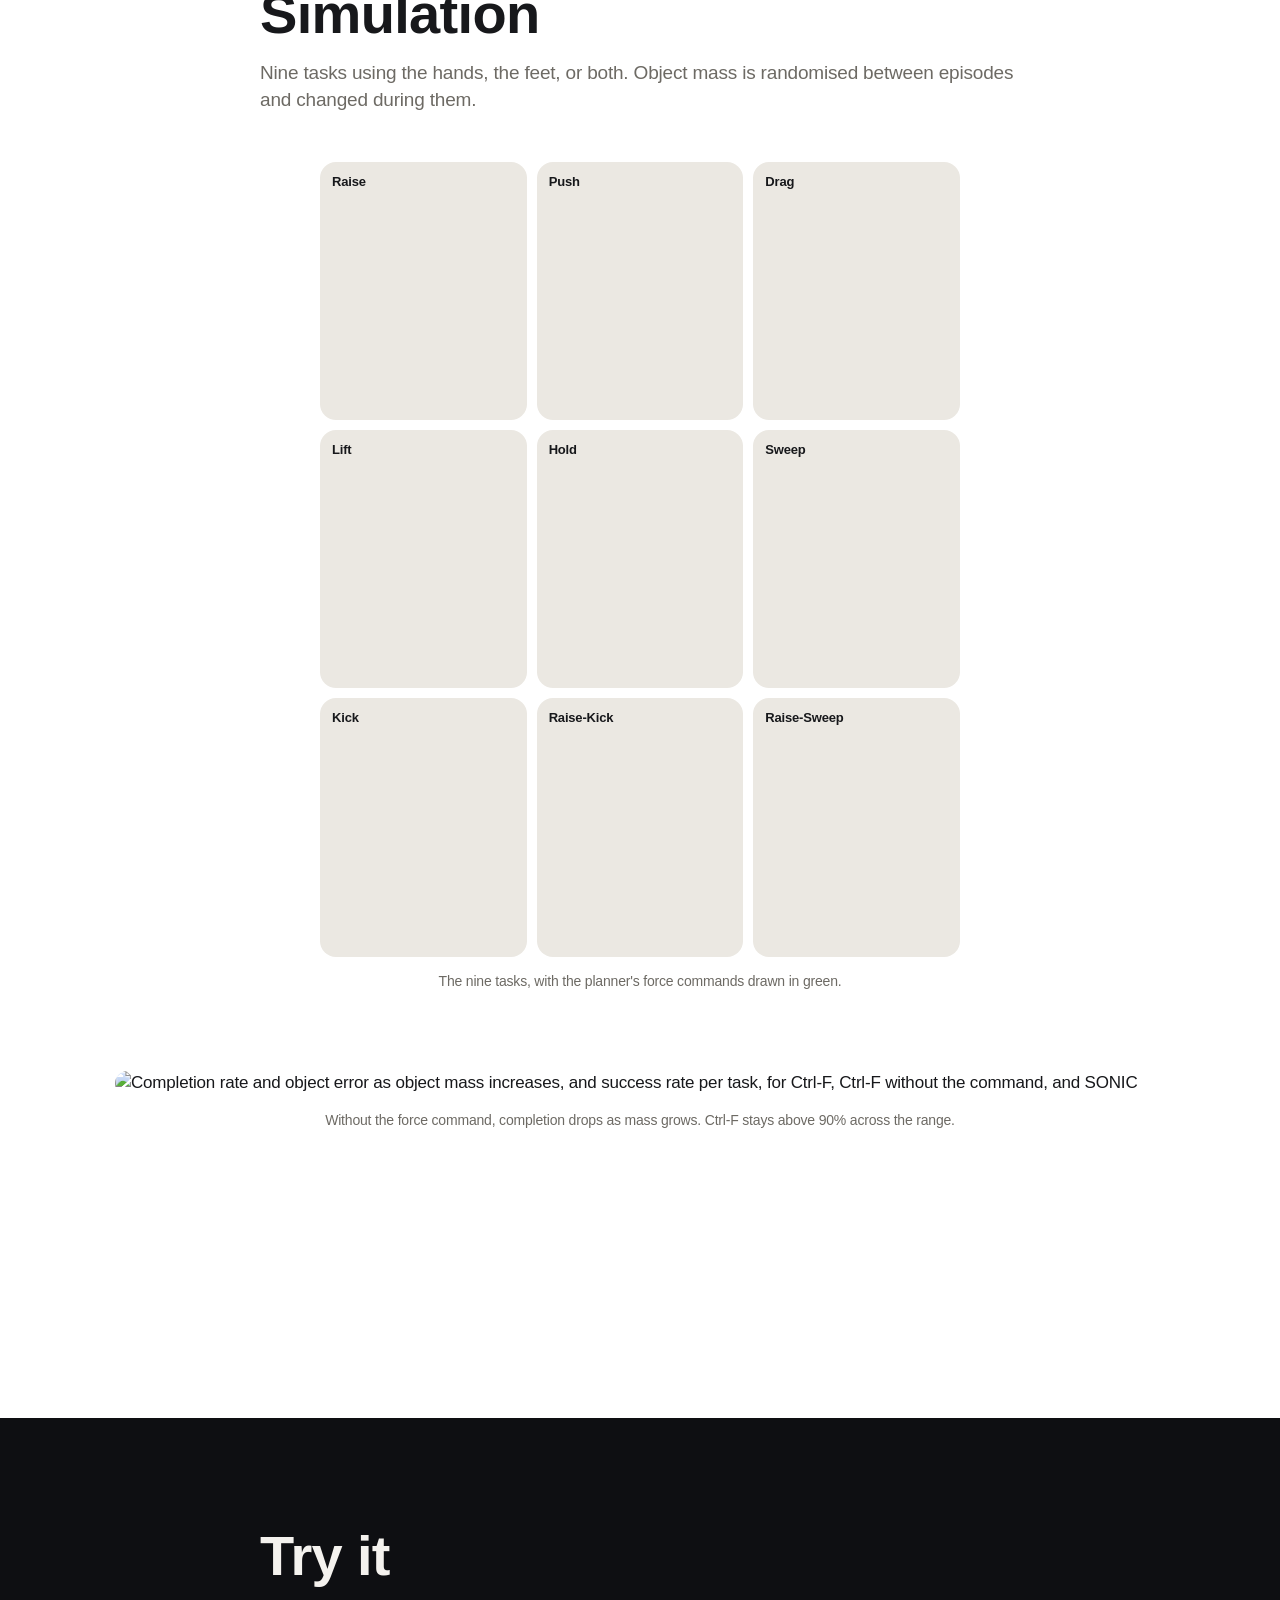
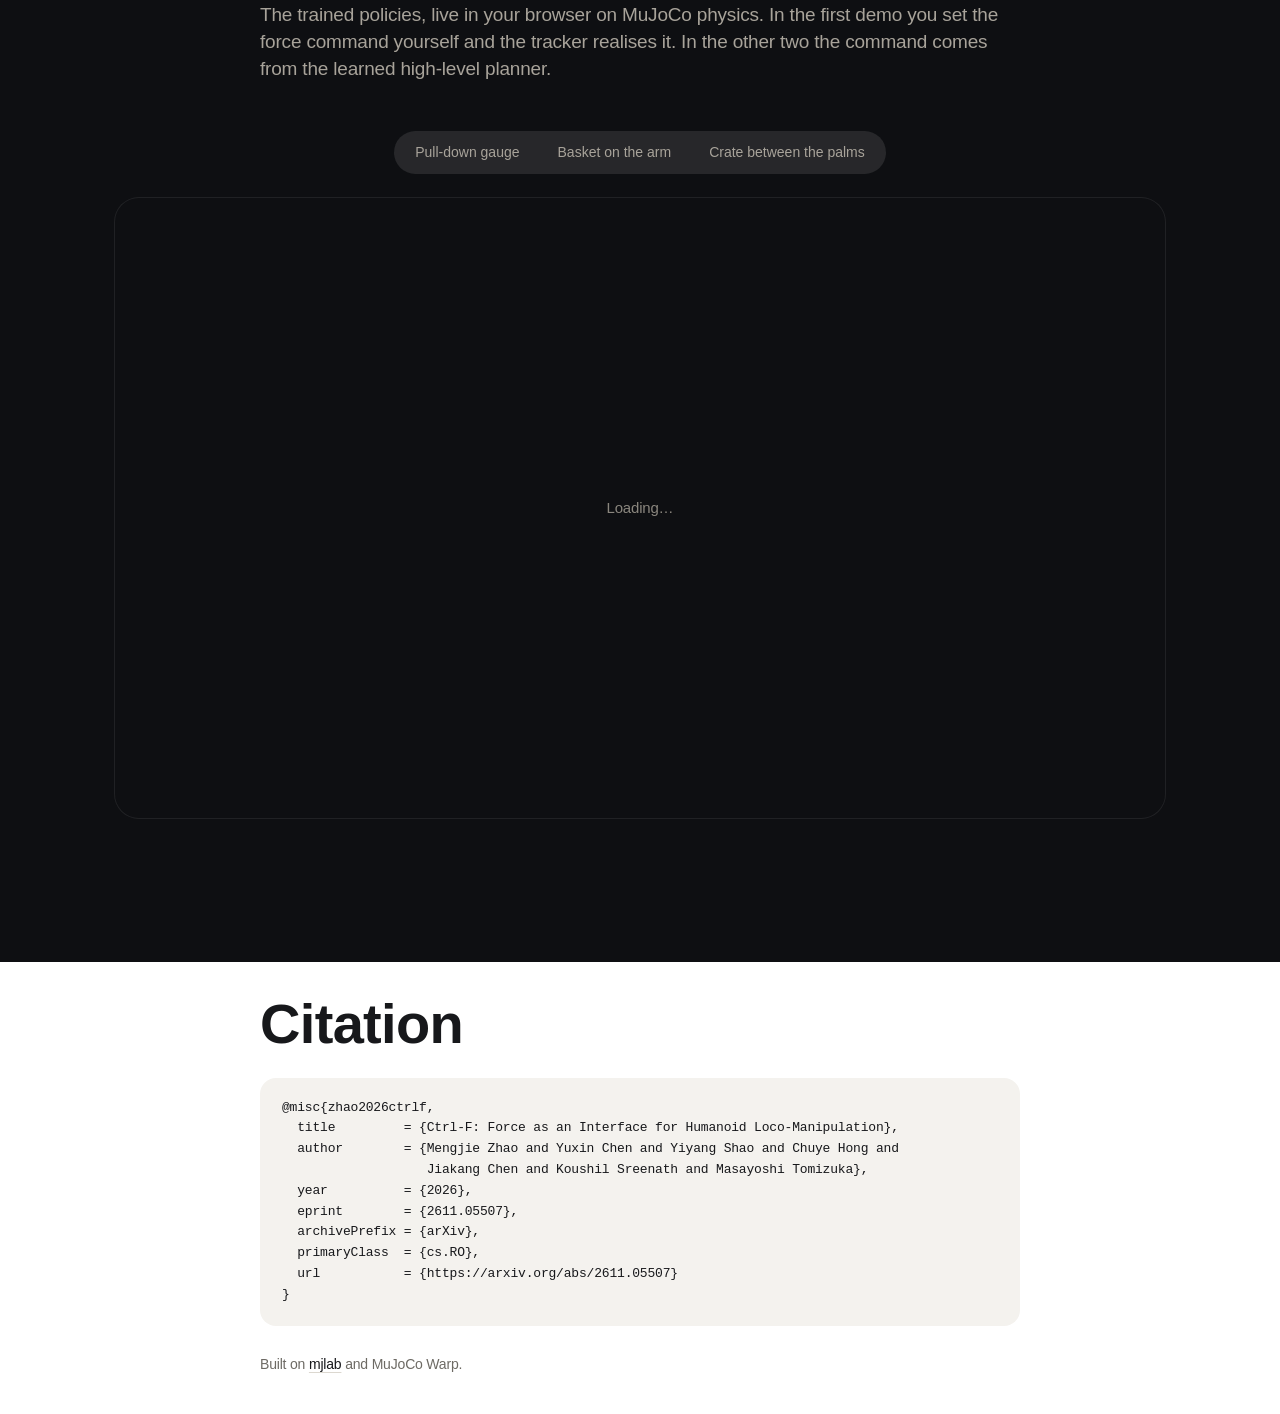
==== commit 31f0617e: "Colour-grade the hardware footage: warm cast out, mids lifted Clips, posters and the web film. Cache" ====
--- a/index.html
+++ b/index.html
@@ -50,8 +50,8 @@
 <div class="hero-pin">
 <header class="hero">
   <div class="hero-media">
-  <video class="hero-video" autoplay muted loop playsinline poster="assets/posters/teaser.jpg" data-hero>
-    <source src="assets/clips/teaser.mp4" type="video/mp4">
+  <video class="hero-video" autoplay muted loop playsinline poster="assets/posters/teaser.jpg?v=g1" data-hero>
+    <source src="assets/clips/teaser.mp4?v=g1" type="video/mp4">
   </video>
   <div class="hero-shade"></div>
   </div>
@@ -83,8 +83,8 @@
     <h2 class="hx">Video</h2>
   </div>
   <div class="wrap-mid">
-    <video class="card" controls playsinline preload="metadata" poster="assets/posters/teaser.jpg">
-      <source src="assets/video/ctrlf_web_film_1080p.mp4" type="video/mp4">
+    <video class="card" controls playsinline preload="metadata" poster="assets/posters/teaser.jpg?v=g1">
+      <source src="assets/video/ctrlf_web_film_1080p.mp4?v=g1" type="video/mp4">
     </video>
   </div>
 </section>
@@ -97,8 +97,8 @@
     <div class="grid grid-2 portrait">
       <div class="hdr">SONIC, 0 kg in the box</div>
       <div class="hdr">SONIC, 2 kg in the box</div>
-      <video muted loop playsinline preload="none" poster="assets/posters/bg_sonic_raise_0kg.jpg" data-lazy><source src="assets/clips/bg_sonic_raise_0kg.mp4" type="video/mp4"></video>
-      <video muted loop playsinline preload="none" poster="assets/posters/bg_sonic_raise_2kg.jpg" data-lazy><source src="assets/clips/bg_sonic_raise_2kg.mp4" type="video/mp4"></video>
+      <video muted loop playsinline preload="none" poster="assets/posters/bg_sonic_raise_0kg.jpg?v=g1" data-lazy><source src="assets/clips/bg_sonic_raise_0kg.mp4?v=g1" type="video/mp4"></video>
+      <video muted loop playsinline preload="none" poster="assets/posters/bg_sonic_raise_2kg.jpg?v=g1" data-lazy><source src="assets/clips/bg_sonic_raise_2kg.mp4?v=g1" type="video/mp4"></video>
     </div>
   </div>
 </section>
@@ -122,7 +122,7 @@
         <p class="figcap">The trained tracker under an external force. The hand sinks when only the wrench is applied and recovers once the matching command is given. (0.5&times;)</p>
       </div>
       <div>
-        <video muted loop playsinline preload="none" poster="assets/posters/sup_gauge.jpg" data-lazy><source src="assets/clips/sup_gauge.mp4" type="video/mp4"></video>
+        <video muted loop playsinline preload="none" poster="assets/posters/sup_gauge.jpg?v=g1" data-lazy><source src="assets/clips/sup_gauge.mp4?v=g1" type="video/mp4"></video>
         <p class="figcap">On hardware, the commanded force measured on a crane scale. (0.5&times;)</p>
       </div>
     </div>
@@ -148,13 +148,13 @@
     <div class="grid grid-3 labeled">
       <div></div><div class="hdr">0 kg</div><div class="hdr">8 kg</div><div class="hdr">14 kg</div>
       <div class="row">SONIC</div>
-      <video muted loop playsinline preload="none" poster="assets/posters/drag_sonic_0.jpg" data-lazy><source src="assets/clips/drag_sonic_0.mp4" type="video/mp4"></video>
-      <video muted loop playsinline preload="none" poster="assets/posters/drag_sonic_8.jpg" data-lazy><source src="assets/clips/drag_sonic_8.mp4" type="video/mp4"></video>
-      <video muted loop playsinline preload="none" poster="assets/posters/drag_sonic_14.jpg" data-lazy><source src="assets/clips/drag_sonic_14.mp4" type="video/mp4"></video>
+      <video muted loop playsinline preload="none" poster="assets/posters/drag_sonic_0.jpg?v=g1" data-lazy><source src="assets/clips/drag_sonic_0.mp4?v=g1" type="video/mp4"></video>
+      <video muted loop playsinline preload="none" poster="assets/posters/drag_sonic_8.jpg?v=g1" data-lazy><source src="assets/clips/drag_sonic_8.mp4?v=g1" type="video/mp4"></video>
+      <video muted loop playsinline preload="none" poster="assets/posters/drag_sonic_14.jpg?v=g1" data-lazy><source src="assets/clips/drag_sonic_14.mp4?v=g1" type="video/mp4"></video>
       <div class="row">Ctrl-F</div>
-      <video muted loop playsinline preload="none" poster="assets/posters/drag_ours_0.jpg" data-lazy><source src="assets/clips/drag_ours_0.mp4" type="video/mp4"></video>
-      <video muted loop playsinline preload="none" poster="assets/posters/drag_ours_8.jpg" data-lazy><source src="assets/clips/drag_ours_8.mp4" type="video/mp4"></video>
-      <video muted loop playsinline preload="none" poster="assets/posters/drag_ours_14.jpg" data-lazy><source src="assets/clips/drag_ours_14.mp4" type="video/mp4"></video>
+      <video muted loop playsinline preload="none" poster="assets/posters/drag_ours_0.jpg?v=g1" data-lazy><source src="assets/clips/drag_ours_0.mp4?v=g1" type="video/mp4"></video>
+      <video muted loop playsinline preload="none" poster="assets/posters/drag_ours_8.jpg?v=g1" data-lazy><source src="assets/clips/drag_ours_8.mp4?v=g1" type="video/mp4"></video>
+      <video muted loop playsinline preload="none" poster="assets/posters/drag_ours_14.jpg?v=g1" data-lazy><source src="assets/clips/drag_ours_14.mp4?v=g1" type="video/mp4"></video>
     </div>
     <p class="figcap center">Wheels locked. SONIC moves only the empty crate. Ctrl-F moves all three.</p>
   </div>
@@ -164,11 +164,11 @@
     <div class="grid grid-2 labeled">
       <div></div><div class="hdr">0 kg</div><div class="hdr">20 kg</div>
       <div class="row">SONIC</div>
-      <video muted loop playsinline preload="none" poster="assets/posters/push_sonic_0.jpg" data-lazy><source src="assets/clips/push_sonic_0.mp4" type="video/mp4"></video>
-      <video muted loop playsinline preload="none" poster="assets/posters/push_sonic_20.jpg" data-lazy><source src="assets/clips/push_sonic_20.mp4" type="video/mp4"></video>
+      <video muted loop playsinline preload="none" poster="assets/posters/push_sonic_0.jpg?v=g1" data-lazy><source src="assets/clips/push_sonic_0.mp4?v=g1" type="video/mp4"></video>
+      <video muted loop playsinline preload="none" poster="assets/posters/push_sonic_20.jpg?v=g1" data-lazy><source src="assets/clips/push_sonic_20.mp4?v=g1" type="video/mp4"></video>
       <div class="row">Ctrl-F</div>
-      <video muted loop playsinline preload="none" poster="assets/posters/push_ours_0.jpg" data-lazy><source src="assets/clips/push_ours_0.mp4" type="video/mp4"></video>
-      <video muted loop playsinline preload="none" poster="assets/posters/push_ours_20.jpg" data-lazy><source src="assets/clips/push_ours_20.mp4" type="video/mp4"></video>
+      <video muted loop playsinline preload="none" poster="assets/posters/push_ours_0.jpg?v=g1" data-lazy><source src="assets/clips/push_ours_0.mp4?v=g1" type="video/mp4"></video>
+      <video muted loop playsinline preload="none" poster="assets/posters/push_ours_20.jpg?v=g1" data-lazy><source src="assets/clips/push_ours_20.mp4?v=g1" type="video/mp4"></video>
     </div>
     <p class="figcap center">SONIC moves neither box. Ctrl-F pushes both.</p>
   </div>
@@ -179,8 +179,8 @@
         <h3 class="hl-sub">Raise a box, 2 kg</h3>
         <div class="grid grid-2 portrait">
           <div class="hdr">SONIC</div><div class="hdr">Ctrl-F</div>
-          <video muted loop playsinline preload="none" poster="assets/posters/raise_sonic_2kg.jpg" data-lazy><source src="assets/clips/raise_sonic_2kg.mp4" type="video/mp4"></video>
-          <video muted loop playsinline preload="none" poster="assets/posters/raise_ours_2kg.jpg" data-lazy><source src="assets/clips/raise_ours_2kg.mp4" type="video/mp4"></video>
+          <video muted loop playsinline preload="none" poster="assets/posters/raise_sonic_2kg.jpg?v=g1" data-lazy><source src="assets/clips/raise_sonic_2kg.mp4?v=g1" type="video/mp4"></video>
+          <video muted loop playsinline preload="none" poster="assets/posters/raise_ours_2kg.jpg?v=g1" data-lazy><source src="assets/clips/raise_ours_2kg.mp4?v=g1" type="video/mp4"></video>
         </div>
         <p class="figcap">SONIC's hands slide off the box. Ctrl-F lifts it in 9 of 10 trials.</p>
       </div>
@@ -188,8 +188,8 @@
         <h3 class="hl-sub">Sweep a box, 1 kg</h3>
         <div class="grid grid-2 portrait">
           <div class="hdr">SONIC</div><div class="hdr">Ctrl-F</div>
-          <video muted loop playsinline preload="none" poster="assets/posters/sweep_sonic.jpg" data-lazy><source src="assets/clips/sweep_sonic.mp4" type="video/mp4"></video>
-          <video muted loop playsinline preload="none" poster="assets/posters/sweep_ours.jpg" data-lazy><source src="assets/clips/sweep_ours.mp4" type="video/mp4"></video>
+          <video muted loop playsinline preload="none" poster="assets/posters/sweep_sonic.jpg?v=g1" data-lazy><source src="assets/clips/sweep_sonic.mp4?v=g1" type="video/mp4"></video>
+          <video muted loop playsinline preload="none" poster="assets/posters/sweep_ours.jpg?v=g1" data-lazy><source src="assets/clips/sweep_ours.mp4?v=g1" type="video/mp4"></video>
         </div>
         <p class="figcap">SONIC cannot balance on one leg and never moves the box.</p>
       </div>
@@ -200,9 +200,9 @@
     <h3 class="hl-sub">Stand kick</h3>
     <div class="grid grid-3 portrait">
       <div class="hdr">SONIC, 0 kg</div><div class="hdr">Ctrl-F, 0 kg</div><div class="hdr">Ctrl-F, 20 kg</div>
-      <video muted loop playsinline preload="none" poster="assets/posters/kick_sonic_0.jpg" data-lazy><source src="assets/clips/kick_sonic_0.mp4" type="video/mp4"></video>
-      <video muted loop playsinline preload="none" poster="assets/posters/kick_ours_0.jpg" data-lazy><source src="assets/clips/kick_ours_0.mp4" type="video/mp4"></video>
-      <video muted loop playsinline preload="none" poster="assets/posters/kick_ours_20.jpg" data-lazy><source src="assets/clips/kick_ours_20.mp4" type="video/mp4"></video>
+      <video muted loop playsinline preload="none" poster="assets/posters/kick_sonic_0.jpg?v=g1" data-lazy><source src="assets/clips/kick_sonic_0.mp4?v=g1" type="video/mp4"></video>
+      <video muted loop playsinline preload="none" poster="assets/posters/kick_ours_0.jpg?v=g1" data-lazy><source src="assets/clips/kick_ours_0.mp4?v=g1" type="video/mp4"></video>
+      <video muted loop playsinline preload="none" poster="assets/posters/kick_ours_20.jpg?v=g1" data-lazy><source src="assets/clips/kick_ours_20.mp4?v=g1" type="video/mp4"></video>
     </div>
     <p class="figcap center">SONIC cannot stand and kick on one leg. Ctrl-F kicks both the empty box and the 20 kg one.</p>
   </div>
@@ -223,9 +223,9 @@
     <h3 class="hl-sub">Drag, weight added</h3>
     <div class="grid grid-3">
       <div class="hdr">SONIC, 0 &rarr; 8 kg</div><div class="hdr">Ctrl-F, command frozen, 8 &rarr; 14 kg</div><div class="hdr">Ctrl-F, 8 &rarr; 14 kg</div>
-      <video muted loop playsinline preload="none" poster="assets/posters/adp_drag_sonic.jpg" data-lazy><source src="assets/clips/adp_drag_sonic.mp4" type="video/mp4"></video>
-      <video muted loop playsinline preload="none" poster="assets/posters/adp_drag_fixhl.jpg" data-lazy><source src="assets/clips/adp_drag_fixhl.mp4" type="video/mp4"></video>
-      <video muted loop playsinline preload="none" poster="assets/posters/adp_drag_ours.jpg" data-lazy><source src="assets/clips/adp_drag_ours.mp4" type="video/mp4"></video>
+      <video muted loop playsinline preload="none" poster="assets/posters/adp_drag_sonic.jpg?v=g1" data-lazy><source src="assets/clips/adp_drag_sonic.mp4?v=g1" type="video/mp4"></video>
+      <video muted loop playsinline preload="none" poster="assets/posters/adp_drag_fixhl.jpg?v=g1" data-lazy><source src="assets/clips/adp_drag_fixhl.mp4?v=g1" type="video/mp4"></video>
+      <video muted loop playsinline preload="none" poster="assets/posters/adp_drag_ours.jpg?v=g1" data-lazy><source src="assets/clips/adp_drag_ours.mp4?v=g1" type="video/mp4"></video>
     </div>
     <p class="figcap center">SONIC stops. With the command frozen, the robot slows down. With the planner, it keeps its pace.</p>
   </div>
